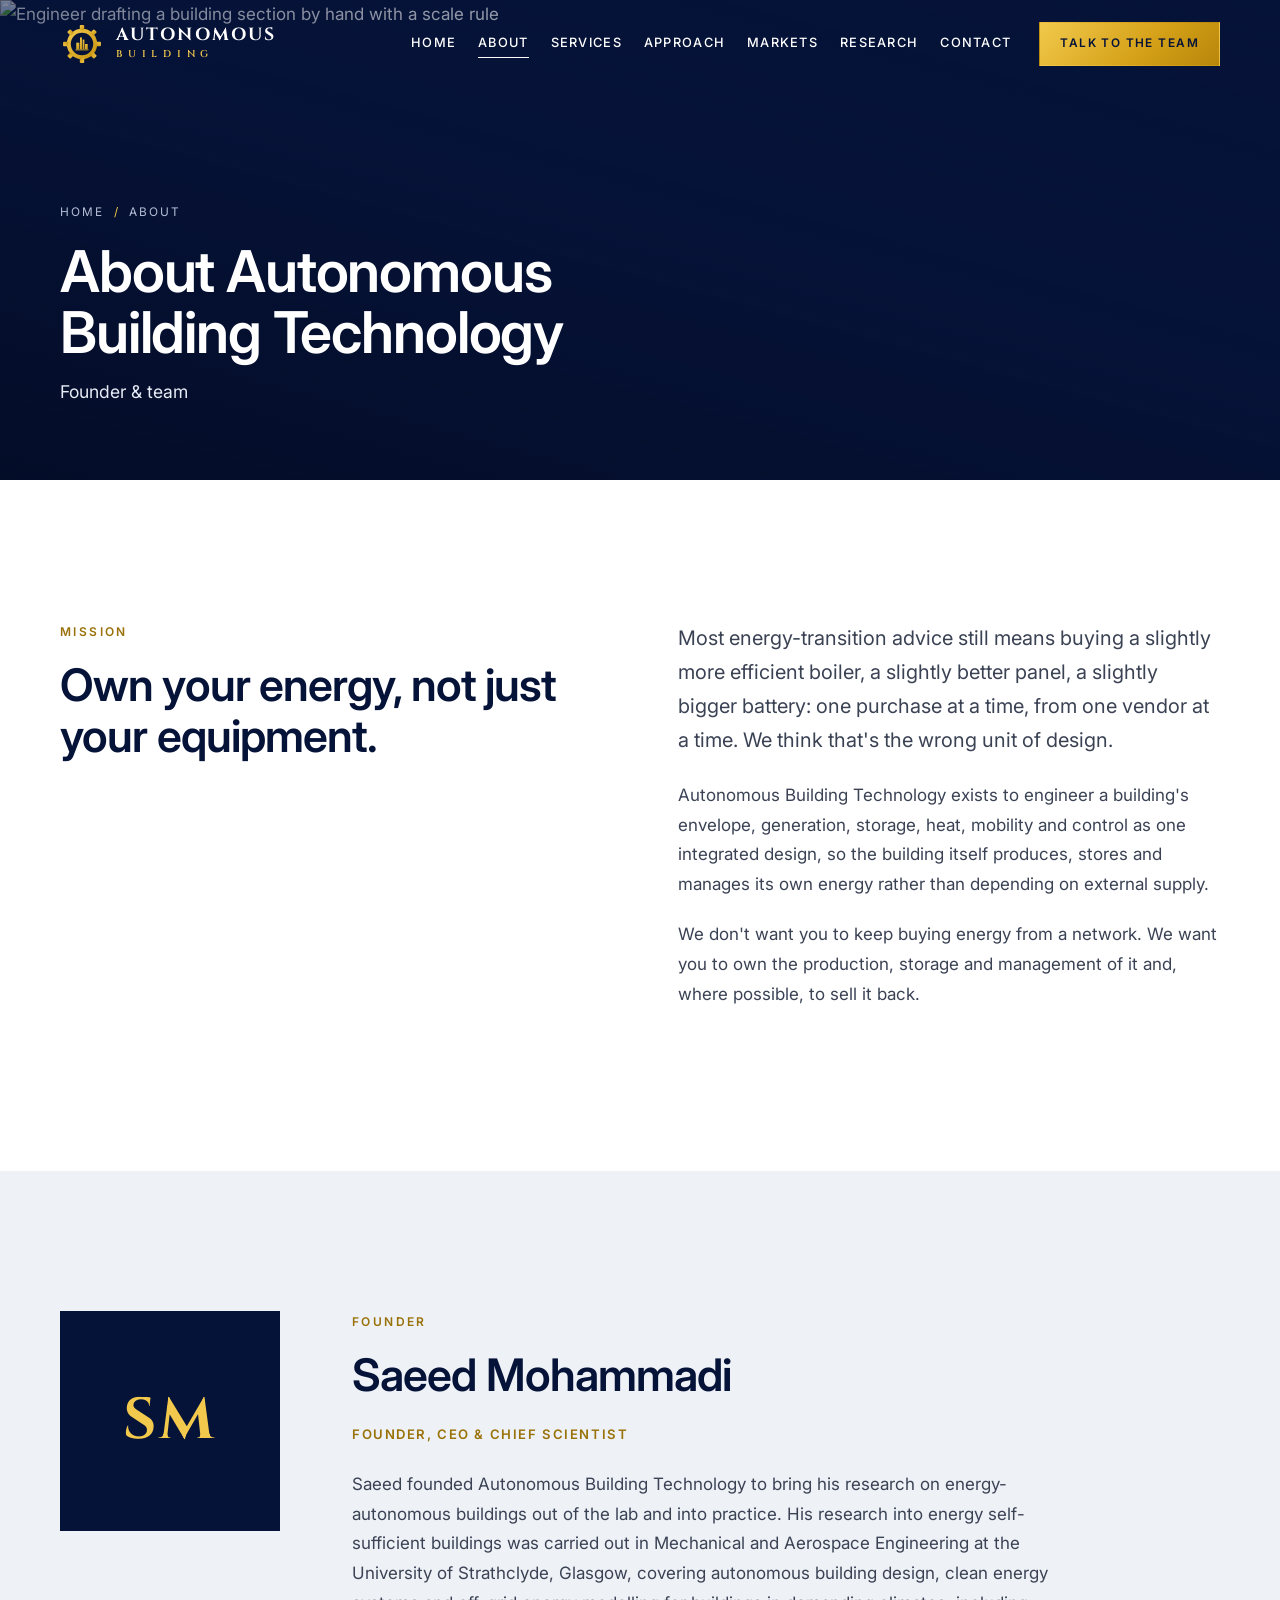
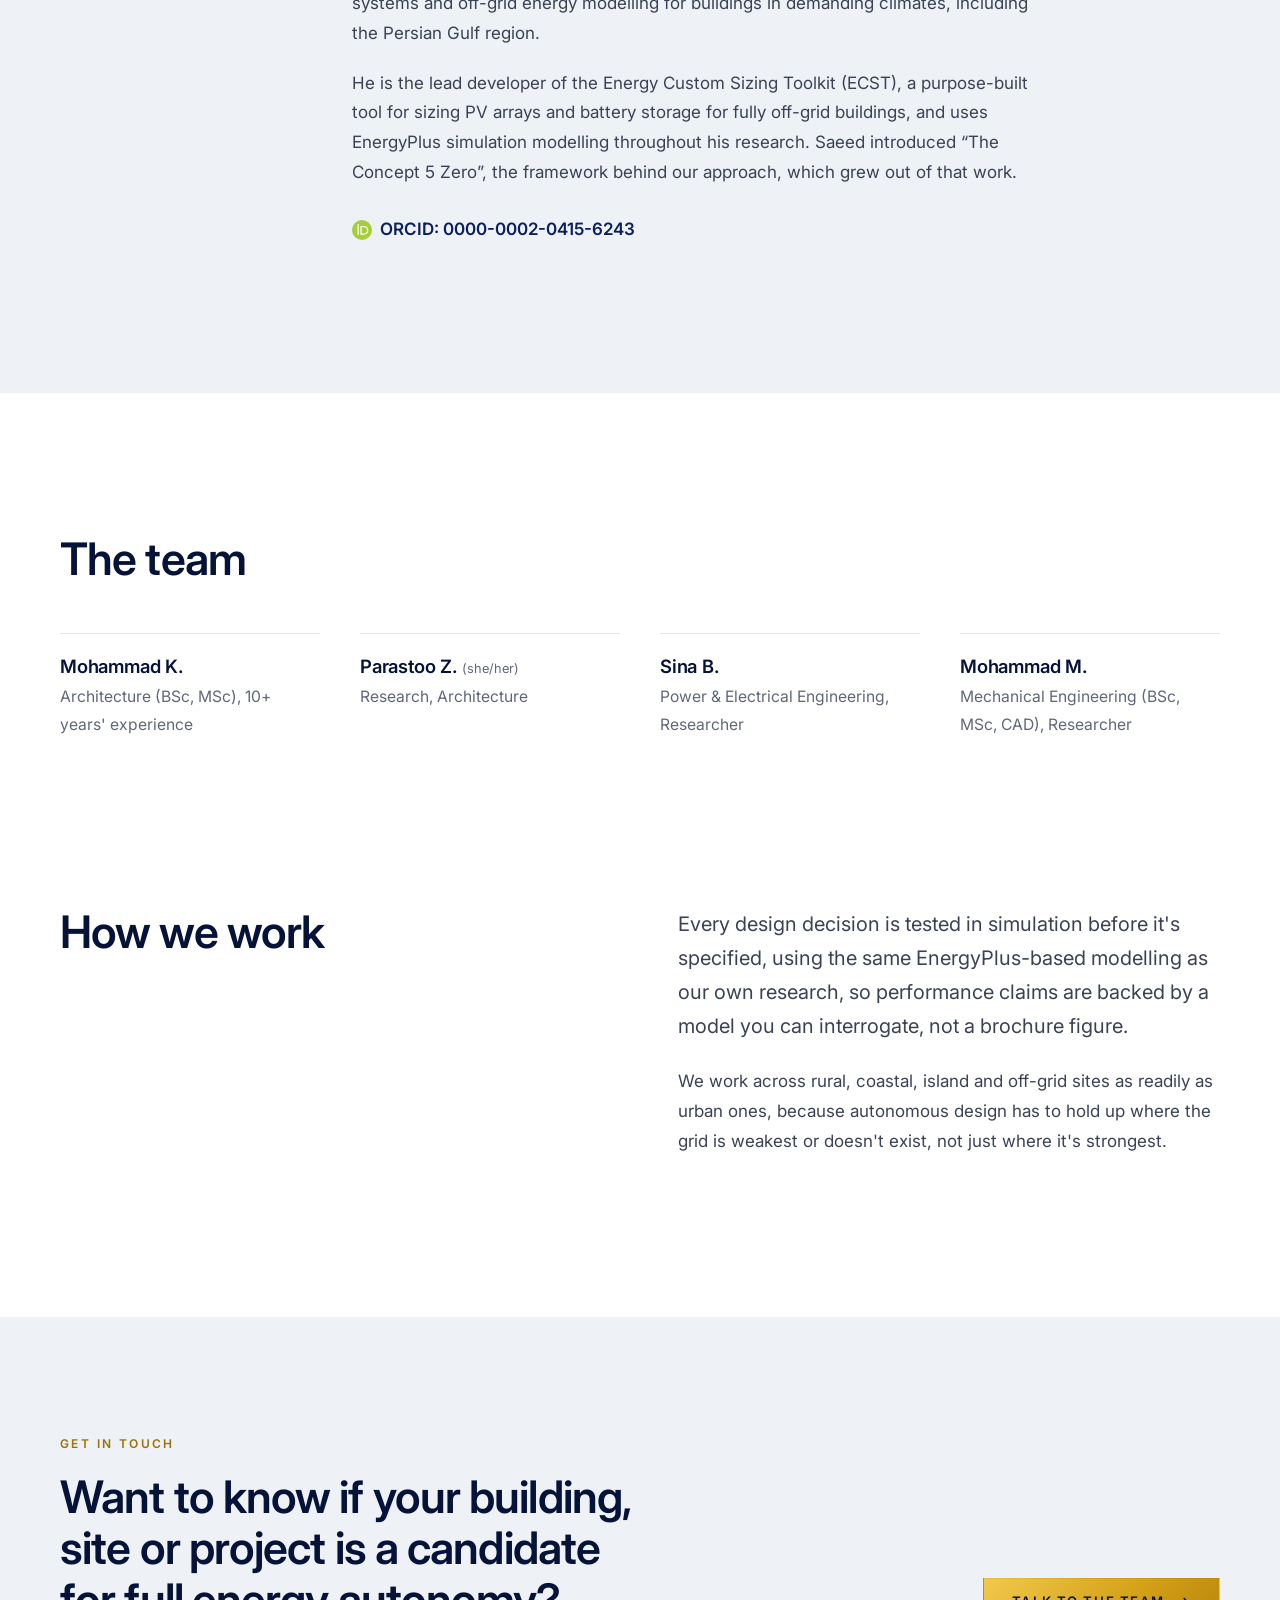
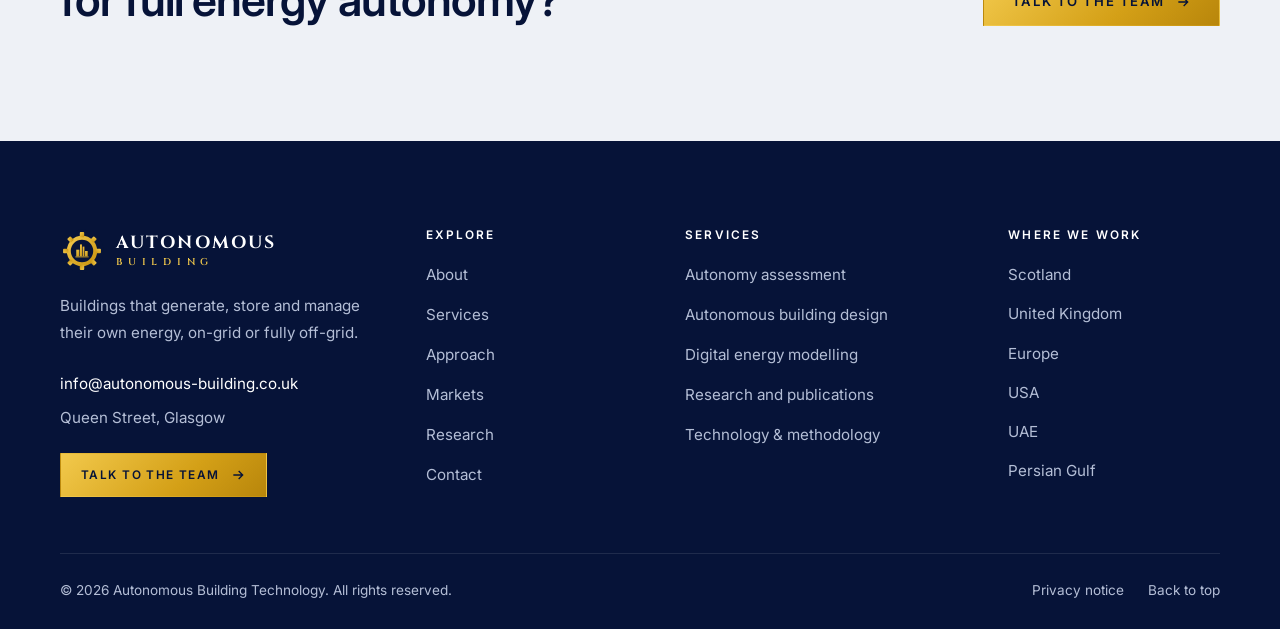
==== about.html @ 11734d79 "Add files via upload" ====
<!DOCTYPE html>
<html lang="en-GB" class="no-js">
<head>
  <meta charset="utf-8">
  <meta name="viewport" content="width=device-width, initial-scale=1">
  <title>About Us: Founder &amp; Team | Autonomous Building Technology</title>
  <meta name="description" content="Meet founder Saeed Mohammadi and the Autonomous Building Technology team, engineering buildings that produce, store and manage their own energy.">
  <!-- Domain confirmed by the user 2026-10-04 (matches info@autonomous-building.co.uk). tools/build.py reads SITE_URL from the canonical link below. -->
  <link rel="canonical" href="https://www.autonomous-building.co.uk/about.html">
  <meta name="theme-color" content="#061338">
  <meta property="og:type" content="website">
  <meta property="og:site_name" content="Autonomous Building Technology">
  <meta property="og:locale" content="en_GB">
  <meta property="og:url" content="https://www.autonomous-building.co.uk/about.html">
  <meta property="og:title" content="About Us: Founder &amp; Team | Autonomous Building Technology">
  <meta property="og:description" content="Meet founder Saeed Mohammadi and the Autonomous Building Technology team, engineering buildings that produce, store and manage their own energy.">
  <meta property="og:image" content="https://images.unsplash.com/photo-1503387762-592deb58ef4e?auto=format&amp;rect=0,976,6000,2400&amp;fit=crop&amp;w=1200&amp;h=630&amp;q=75">
  <meta name="twitter:card" content="summary_large_image">
  <link rel="icon" href="assets/img/cog.svg" type="image/svg+xml">
  <link rel="apple-touch-icon" href="assets/img/apple-touch-icon.png">
  <link rel="preconnect" href="https://fonts.googleapis.com">
  <link rel="preconnect" href="https://fonts.gstatic.com" crossorigin>
  <link rel="preconnect" href="https://images.unsplash.com" crossorigin>
  <link href="https://fonts.googleapis.com/css2?family=Cinzel:wght@600;700&family=Inter:wght@400;500;600&display=swap" rel="stylesheet">
  <link rel="stylesheet" href="assets/css/styles.css">
  <script type="application/ld+json">{"@context": "https://schema.org", "@type": "BreadcrumbList", "itemListElement": [{"@type": "ListItem", "position": 1, "name": "Home", "item": "https://www.autonomous-building.co.uk/"}, {"@type": "ListItem", "position": 2, "name": "About", "item": "https://www.autonomous-building.co.uk/about.html"}]}</script>
</head>
<body>
  <a class="skip-link" href="#main">Skip to content</a>

  <!-- ============ HEADER ============ -->
  <header class="site-header">
    <div class="container">
      <a class="brand" href="index.html" aria-label="Autonomous Building Technology, home">
        <svg class="brand__cog" viewBox="0 0 100 100" aria-hidden="true">
          <defs><linearGradient id="cogGold" x1="0" y1="0" x2="1" y2="1"><stop offset="0" stop-color="#F2C94C"/><stop offset="1" stop-color="#C8930F"/></linearGradient></defs>
          <g class="cog-ring" fill="url(#cogGold)">
            <circle cx="50" cy="50" r="30" fill="none" stroke="url(#cogGold)" stroke-width="9"/>
            <rect x="45" y="7" width="10" height="12" rx="2"/>
            <rect x="45" y="7" width="10" height="12" rx="2" transform="rotate(45 50 50)"/>
            <rect x="45" y="7" width="10" height="12" rx="2" transform="rotate(90 50 50)"/>
            <rect x="45" y="7" width="10" height="12" rx="2" transform="rotate(135 50 50)"/>
            <rect x="45" y="7" width="10" height="12" rx="2" transform="rotate(180 50 50)"/>
            <rect x="45" y="7" width="10" height="12" rx="2" transform="rotate(225 50 50)"/>
            <rect x="45" y="7" width="10" height="12" rx="2" transform="rotate(270 50 50)"/>
            <rect x="45" y="7" width="10" height="12" rx="2" transform="rotate(315 50 50)"/>
          </g>
          <g fill="url(#cogGold)">
            <rect x="37" y="47" width="7" height="15"/><rect x="45.5" y="35" width="4.5" height="27"/><rect x="51.5" y="40" width="4" height="22"/><rect x="57" y="50" width="6" height="12"/><rect x="35" y="62.5" width="30" height="2"/>
          </g>
        </svg>
        <span class="brand__text"><span class="brand__name">AUTONOMOUS</span><span class="brand__sub">BUILDING</span></span>
      </a>
      <button class="nav-toggle" aria-expanded="false" aria-controls="site-nav" aria-label="Open menu"><span class="nav-toggle__bars"></span></button>
      <nav class="nav" id="site-nav" aria-label="Main">
        <ul class="nav__list">
          <li><a class="nav__link" href="index.html">Home</a></li>
          <li><a class="nav__link" href="about.html" aria-current="page">About</a></li>
          <li><a class="nav__link" href="services.html">Services</a></li>
          <li><a class="nav__link" href="approach.html">Approach</a></li>
          <li><a class="nav__link" href="markets.html">Markets</a></li>
          <li><a class="nav__link" href="research.html">Research</a></li>
          <li><a class="nav__link" href="contact.html">Contact</a></li>
        </ul>
        <a class="btn btn--gold btn--sm" href="contact.html">Talk to the team</a>
      </nav>
    </div>
  </header>

  <main id="main">
    <!-- TODO: owner to confirm wording: em dashes rewritten as plain punctuation (2026-10-01) -->
    <section class="page-banner" aria-labelledby="page-title">
      <img class="page-banner__img" src="https://images.unsplash.com/photo-1503387762-592deb58ef4e?auto=format&rect=0,976,6000,2400&fit=crop&w=1600&q=70"
           srcset="https://images.unsplash.com/photo-1503387762-592deb58ef4e?auto=format&rect=0,976,6000,2400&fit=crop&w=640&q=70 640w, https://images.unsplash.com/photo-1503387762-592deb58ef4e?auto=format&rect=0,976,6000,2400&fit=crop&w=1024&q=70 1024w, https://images.unsplash.com/photo-1503387762-592deb58ef4e?auto=format&rect=0,976,6000,2400&fit=crop&w=1600&q=70 1600w, https://images.unsplash.com/photo-1503387762-592deb58ef4e?auto=format&rect=0,976,6000,2400&fit=crop&w=2000&q=70 2000w"
           sizes="100vw" width="2000" height="800" fetchpriority="high" alt="Engineer drafting a building section by hand with a scale rule">
      <div class="container">
        <nav aria-label="Breadcrumb"><ol class="breadcrumb"><li><a href="index.html">Home</a></li><li aria-current="page">About</li></ol></nav>
        <h1 id="page-title">About Autonomous Building Technology</h1>
        <p>Founder &amp; team</p>
      </div>
    </section>

    <!-- Mission -->
    <section class="section" aria-labelledby="mission-title">
      <div class="container split">
        <div class="reveal">
          <span class="label">Mission</span>
          <h2 id="mission-title">Own your energy, not just your equipment.</h2>
        </div>
        <div class="reveal">
          <p class="lead">Most energy-transition advice still means buying a slightly more efficient boiler, a slightly better panel, a slightly bigger battery: one purchase at a time, from one vendor at a time. We think that's the wrong unit of design.</p>
          <p>Autonomous Building Technology exists to engineer a building's envelope, generation, storage, heat, mobility and control as one integrated design, so the building itself produces, stores and manages its own energy rather than depending on external supply.</p>
          <p>We don't want you to keep buying energy from a network. We want you to own the production, storage and management of it and, where possible, to sell it back.</p>
        </div>
      </div>
    </section>

    <!-- Founder -->
    <!-- TODO: owner to confirm the lightly edited bio wording; add a portrait if one is supplied -->
    <section class="section section--alt" aria-labelledby="founder-title">
      <div class="container founder">
        <div class="monogram reveal" aria-hidden="true">SM</div>
        <div class="reveal measure">
          <span class="label">Founder</span>
          <h2 id="founder-title">Saeed Mohammadi</h2>
          <p class="founder__role">Founder, CEO &amp; Chief Scientist</p>
          <p>Saeed founded Autonomous Building Technology to bring his research on energy-autonomous buildings out of the lab and into practice. His research into energy self-sufficient buildings was carried out in Mechanical and Aerospace Engineering at the University of Strathclyde, Glasgow, covering autonomous building design, clean energy systems and off-grid energy modelling for buildings in demanding climates, including the Persian Gulf region.</p>
          <p>He is the lead developer of the Energy Custom Sizing Toolkit (ECST), a purpose-built tool for sizing PV arrays and battery storage for fully off-grid buildings, and uses EnergyPlus simulation modelling throughout his research. Saeed introduced “The Concept 5 Zero”, the framework behind our approach, which grew out of that work.</p>
          <a class="orcid" href="https://orcid.org/0000-0002-0415-6243" rel="noopener" target="_blank">
            <svg viewBox="0 0 24 24" aria-hidden="true"><circle cx="12" cy="12" r="12" fill="#A6CE39"/><path fill="#fff" d="M8.1 17.6H6.6V7.1h1.5zM7.35 4.9a.98.98 0 110 1.96.98.98 0 010-1.96zM10.1 7.1h4c3.8 0 5.5 2.7 5.5 5.25 0 2.77-2.17 5.25-5.48 5.25H10.1zm1.5 9.14h2.4c3.4 0 4.18-2.58 4.18-3.89 0-2.13-1.36-3.89-4.26-3.89H11.6z"/></svg>
            ORCID: 0000-0002-0415-6243
          </a>
        </div>
      </div>
    </section>

    <!-- Team -->
    <section class="section" aria-labelledby="team-title">
      <div class="container">
        <h2 id="team-title" class="reveal">The team</h2>
        <ul class="team-list reveal">
          <li><h3>Mohammad K.</h3><p>Architecture (BSc, MSc), 10+ years' experience</p></li>
          <li><h3>Parastoo Z. <small>(she/her)</small></h3><p>Research, Architecture</p></li>
          <li><h3>Sina B.</h3><p>Power &amp; Electrical Engineering, Researcher</p></li>
          <li><h3>Mohammad M.</h3><p>Mechanical Engineering (BSc, MSc, CAD), Researcher</p></li>
        </ul>
      </div>
    </section>

    <!-- How we work -->
    <section class="section section--tight" aria-labelledby="how-title">
      <div class="container split">
        <h2 id="how-title" class="reveal">How we work</h2>
        <div class="reveal">
          <p class="lead">Every design decision is tested in simulation before it's specified, using the same EnergyPlus-based modelling as our own research, so performance claims are backed by a model you can interrogate, not a brochure figure.</p>
          <p>We work across rural, coastal, island and off-grid sites as readily as urban ones, because autonomous design has to hold up where the grid is weakest or doesn't exist, not just where it's strongest.</p>
        </div>
      </div>
    </section>

    <section class="cta" aria-labelledby="cta-title">
      <div class="container">
        <div class="reveal">
          <span class="label">Get in touch</span>
          <h2 id="cta-title">Want to know if your building, site or project is a candidate for full energy autonomy?</h2>
        </div>
        <a class="btn btn--gold reveal" href="contact.html">Talk to the team
          <svg viewBox="0 0 24 24" fill="none" stroke="currentColor" stroke-width="2" aria-hidden="true"><path d="M5 12h14M13 6l6 6-6 6"/></svg></a>
      </div>
    </section>

    <script type="application/ld+json">
    {
      "@context": "https://schema.org",
      "@type": "Person",
      "name": "Saeed Mohammadi",
      "jobTitle": "Founder, CEO & Chief Scientist",
      "worksFor": { "@type": "Organization", "name": "Autonomous Building Technology" },
      "knowsAbout": ["Energy-autonomous buildings", "Off-grid energy modelling", "EnergyPlus", "PV and battery storage sizing"],
      "sameAs": "https://orcid.org/0000-0002-0415-6243"
    }
    </script>
  </main>

  <!-- ============ FOOTER ============ -->
  <footer class="site-footer">
    <div class="container">
      <div class="footer-grid">
        <div class="footer-about">
          <a class="brand" href="index.html" aria-label="Autonomous Building Technology, home">
            <img class="brand__cog" src="assets/img/cog.svg" alt="" width="44" height="44">
            <span class="brand__text"><span class="brand__name">AUTONOMOUS</span><span class="brand__sub">BUILDING</span></span>
          </a>
          <p>Buildings that generate, store and manage their own energy, <span class="nw">on-grid</span> or fully <span class="nw">off-grid</span>.</p>
          <!-- TODO: add the full postcode once confirmed (the brief gives "G1 3B", which is incomplete) -->
          <address class="footer-contact">
            <a href="mailto:info@autonomous-building.co.uk">info@autonomous-building.co.uk</a>
            <span>Queen Street, Glasgow</span>
          </address>
          <a class="btn btn--gold btn--sm" href="contact.html">Talk to the team
            <svg viewBox="0 0 24 24" fill="none" stroke="currentColor" stroke-width="2" aria-hidden="true"><path d="M5 12h14M13 6l6 6-6 6"/></svg></a>
        </div>
        <nav aria-label="Footer">
          <h2>Explore</h2>
          <ul>
            <li><a href="about.html">About</a></li>
            <li><a href="services.html">Services</a></li>
            <li><a href="approach.html">Approach</a></li>
            <li><a href="markets.html">Markets</a></li>
            <li><a href="research.html">Research</a></li>
            <li><a href="contact.html">Contact</a></li>
          </ul>
        </nav>
        <div>
          <h2>Services</h2>
          <ul>
            <li><a href="services.html#assessment">Autonomy assessment</a></li>
            <li><a href="services.html#design">Autonomous building design</a></li>
            <li><a href="services.html#modelling">Digital energy modelling</a></li>
            <li><a href="services.html#research">Research and publications</a></li>
            <li><a href="services.html#methodology">Technology &amp; methodology</a></li>
          </ul>
        </div>
        <div>
          <h2>Where we work</h2>
          <ul class="footer-plain">
            <li>Scotland</li>
            <li>United Kingdom</li>
            <li>Europe</li>
            <li>USA</li>
            <li>UAE</li>
            <li>Persian Gulf</li>
          </ul>
        </div>
      </div>
    </div>
    <div class="container footer-bottom">
      <span>© <span data-year>2026</span> Autonomous Building Technology. All rights reserved.</span>
      <span class="footer-bottom__links"><a href="privacy.html">Privacy notice</a><a href="#main">Back to top</a></span>
    </div>
  </footer>

  <script src="assets/js/main.js" defer></script>
</body>
</html>
---- assets/css/styles.css ----
/* ==========================================================================
   Autonomous Building Technology: site styles
   Calm, light, photography-led. Navy for text + footer; gold as a sparing accent.
   Mobile-first: base styles target phones; breakpoints at 480 / 768 / 1024 / 1200.
   ========================================================================== */

:root {
  --navy: #0A1F5C;
  --navy-deep: #061338;
  --gold: #D4A017;
  --gold-light: #F2C94C;
  --gold-dark: #9A720A;
  --gold-grad: linear-gradient(135deg, #F2C94C 0%, #D4A017 60%, #B8860B 100%);
  --bg: #FFFFFF;
  --bg-alt: #EEF1F6; /* cool grey-blue: visible against white, pairs with the navy */
  --text: #3A4254;
  --muted: #5F6779;
  --line: #E4E7EC;
  --on-dark: #E8ECF6;
  --on-dark-muted: #B4BED6;

  --font: "Inter", system-ui, -apple-system, "Segoe UI", Roboto, sans-serif;
  --font-brand: "Cinzel", Georgia, serif;

  --container: 1240px;
  --gutter: 20px;
  --section: clamp(72px, 11vw, 150px);
  --header-h: 76px;
  --ease: cubic-bezier(.2, .7, .2, 1);
}
@media (min-width: 768px) { :root { --gutter: 40px; } }
@media (min-width: 1200px) { :root { --header-h: 88px; } }

/* ---------- Base ---------- */
*, *::before, *::after { box-sizing: border-box; }
html { scroll-behavior: smooth; -webkit-text-size-adjust: 100%; }
body { margin: 0; font-family: var(--font); font-size: 1.0625rem; line-height: 1.75; color: var(--text); background: var(--bg); -webkit-font-smoothing: antialiased; overflow-x: hidden; }
img { max-width: 100%; height: auto; display: block; }
a { color: var(--navy); text-decoration: none; transition: color .2s; }
a:hover { color: var(--gold-dark); }
h1, h2, h3 { font-family: var(--font); color: var(--navy-deep); font-weight: 600; letter-spacing: -0.02em; line-height: 1.15; margin: 0 0 .6em; overflow-wrap: break-word; hyphens: auto; }
h1 { font-size: clamp(2.2rem, 6vw, 4.4rem); line-height: 1.06; }
h2 { font-size: clamp(1.75rem, 3.6vw, 2.8rem); }
h3 { font-size: 1.25rem; letter-spacing: -0.01em; }
p { margin: 0 0 1.2em; }
:focus-visible { outline: 2px solid var(--gold); outline-offset: 3px; }
.nw { white-space: nowrap; }
.sr-only { position: absolute; width: 1px; height: 1px; padding: 0; margin: -1px; overflow: hidden; clip: rect(0 0 0 0); white-space: nowrap; border: 0; }
.skip-link { position: absolute; left: -999px; top: 8px; z-index: 1000; background: var(--gold); color: var(--navy-deep); padding: 10px 16px; font-weight: 600; }
.skip-link:focus { left: 8px; }

.container { width: 100%; max-width: var(--container); margin: 0 auto; padding: 0 var(--gutter); }
.section { padding: var(--section) 0; }
.section--alt { background: var(--bg-alt); }
.section--tight { padding-top: 0; }
/* Navy band: at most one per page, for the section that should anchor it (home: 5 Zero) */
.section--dark { background: var(--navy-deep); color: var(--on-dark-muted); }
.section--dark h2, .section--dark h3 { color: #fff; }
.section--dark .label { color: var(--gold-light); }
.section--dark .text-link { color: #fff; border-bottom-color: rgba(255,255,255,.25); }
.section--dark .text-link:hover { color: #fff; border-color: var(--gold-light); }

.label { display: block; font-size: .75rem; font-weight: 600; letter-spacing: .2em; text-transform: uppercase; color: var(--gold-dark); margin-bottom: 18px; }
.lead { font-size: clamp(1.1rem, 1.6vw, 1.25rem); line-height: 1.7; color: var(--text); }
.measure { max-width: 64ch; }

/* ---------- Buttons & links ---------- */
.btn {
  display: inline-flex; align-items: center; justify-content: center; gap: 10px;
  min-height: 48px; padding: 14px 28px; border: 1px solid transparent; border-radius: 0;
  font: 600 .82rem/1.2 var(--font); letter-spacing: .12em; text-transform: uppercase; text-align: center;
  cursor: pointer; transition: background .25s, color .25s, border-color .25s;
}
.btn svg { width: 16px; height: 16px; flex: none; transition: transform .25s var(--ease); }
.btn:hover svg { transform: translateX(4px); }
.btn--gold { background: var(--gold-grad); color: var(--navy-deep); }
.btn--gold:hover { color: var(--navy-deep); background: var(--gold-light); }
.btn--line { border-color: var(--navy); color: var(--navy); }
.btn--line:hover { background: var(--navy); color: #fff; }
.btn--sm { min-height: 44px; padding: 10px 20px; font-size: .74rem; }
.btn--block { width: 100%; }
@media (min-width: 480px) { .btn--block { width: auto; } }

.text-link { display: inline-flex; align-items: center; gap: 10px; min-height: 44px; font-size: .82rem; font-weight: 600; letter-spacing: .12em; text-transform: uppercase; color: var(--navy); border-bottom: 1px solid var(--line); transition: border-color .25s, color .25s; }
.text-link svg { width: 15px; height: 15px; flex: none; transition: transform .25s var(--ease); }
.text-link:hover { color: var(--navy); border-color: var(--gold); }
.text-link:hover svg { transform: translateX(4px); }

/* ---------- Header ---------- */
.site-header { position: fixed; inset: 0 0 auto 0; z-index: 100; height: var(--header-h); display: flex; align-items: center; transition: background .35s, border-color .35s; border-bottom: 1px solid transparent; }
.site-header .container { display: flex; align-items: center; justify-content: space-between; gap: 24px; }
.site-header.is-scrolled { background: #fff; border-bottom-color: var(--line); }

.brand { display: flex; align-items: center; gap: 12px; color: #fff; min-height: 44px; }
.brand:hover { color: inherit; }
.brand__cog { width: 38px; height: 38px; flex: none; }
.brand__cog .cog-ring { transform-origin: 50px 50px; animation: spin 14s linear infinite; }
.brand:hover .cog-ring { animation-duration: 4s; }
@keyframes spin { to { transform: rotate(360deg); } }
.brand__text { display: flex; flex-direction: column; line-height: 1; }
.brand__name { font-family: var(--font-brand); font-weight: 700; font-size: .95rem; letter-spacing: .12em; color: #fff; transition: color .35s; }
.brand__sub { font-family: var(--font-brand); font-weight: 600; font-size: .55rem; letter-spacing: .58em; color: var(--gold-light); margin-top: 6px; transition: color .35s; }
.is-scrolled .brand__name { color: var(--navy-deep); }
.is-scrolled .brand__sub { color: var(--gold-dark); }
@media (min-width: 1200px) {
  .brand__cog { width: 44px; height: 44px; }
  .brand__name { font-size: 1.1rem; }
  .brand__sub { font-size: .62rem; }
}

.nav-toggle { display: flex; align-items: center; justify-content: center; width: 48px; height: 48px; margin-right: -12px; background: none; border: 0; cursor: pointer; color: #fff; }
.is-scrolled .nav-toggle, .is-open .nav-toggle { color: var(--navy-deep); }
.nav-toggle__bars { display: block; width: 24px; height: 2px; background: currentColor; position: relative; }
.nav-toggle__bars::before, .nav-toggle__bars::after { content: ""; position: absolute; left: 0; width: 24px; height: 2px; background: currentColor; transition: transform .3s var(--ease), top .3s; }
.nav-toggle__bars::before { top: -7px; }
.nav-toggle__bars::after { top: 7px; }
.is-open .nav-toggle__bars { background: transparent; }
.is-open .nav-toggle__bars::before { top: 0; transform: rotate(45deg); }
.is-open .nav-toggle__bars::after { top: 0; transform: rotate(-45deg); }

/* Mobile menu (default) */
.site-header.is-open { background: #fff; border-bottom-color: var(--line); }
.is-open .brand__name { color: var(--navy-deep); }
.is-open .brand__sub { color: var(--gold-dark); }
.nav {
  position: fixed; top: var(--header-h); left: 0; right: 0; bottom: 0; background: #fff;
  display: flex; flex-direction: column; padding: 16px var(--gutter) 40px; overflow-y: auto;
  opacity: 0; visibility: hidden; transition: opacity .3s, visibility .3s;
}
.is-open .nav { opacity: 1; visibility: visible; }
.nav__list { list-style: none; margin: 0; padding: 0; }
.nav__link { display: flex; align-items: center; min-height: 64px; font-size: 1.4rem; font-weight: 500; letter-spacing: -0.01em; color: var(--navy-deep); border-bottom: 1px solid var(--line); }
.nav__link[aria-current="page"] { color: var(--gold-dark); }
.nav .btn { margin-top: 32px; }
body.nav-open { overflow: hidden; }

/* Desktop nav */
@media (min-width: 1200px) {
  .nav-toggle { display: none; }
  .nav { position: static; flex-direction: row; align-items: center; gap: 28px; padding: 0; background: none; overflow: visible; opacity: 1; visibility: visible; }
  .nav__list { display: flex; gap: 22px; }
  .nav__link { position: relative; min-height: 44px; font-size: .8rem; letter-spacing: .1em; text-transform: uppercase; color: #fff; border: 0; }
  .nav__link::after { content: ""; position: absolute; left: 0; bottom: 8px; width: 100%; height: 1px; background: currentColor; transform: scaleX(0); transform-origin: left; transition: transform .3s var(--ease); }
  .nav__link:hover { color: #fff; }
  .nav__link:hover::after, .nav__link[aria-current="page"]::after { transform: scaleX(1); }
  .nav__link[aria-current="page"] { color: #fff; }
  .is-scrolled .nav__link { color: var(--navy-deep); }
  .is-scrolled .nav__link[aria-current="page"] { color: var(--gold-dark); }
  .nav .btn { margin-top: 0; }
}

/* ---------- Hero (home) ---------- */
.hero { position: relative; min-height: max(720px, 100vh); min-height: max(720px, 100svh); display: flex; align-items: flex-end; color: #fff; background: var(--navy-deep); overflow: hidden; }
/* Slow crossfade (Rybka-style, calmer pace). Text stays fixed; only the photo changes. */
.hero__slides { position: absolute; inset: 0; overflow: hidden; }
.hero__img { position: absolute; inset: 0; width: 100%; height: 100%; object-fit: cover; opacity: 0; transition: opacity 1.6s ease; }
.hero__img.is-active { opacity: 1; }
.hero__img.is-active, .hero__img.is-leaving { animation: heroZoom 9s ease-out forwards; }
@keyframes heroZoom { from { transform: scale(1.08); } to { transform: scale(1); } }

.hero__controls { display: flex; align-items: center; gap: 16px; max-width: 320px; margin-top: clamp(36px, 6vw, 56px); }
.hero__controls[hidden] { display: none; }
.hero__bars { flex: 1; display: flex; gap: 6px; }
.hero__bars span { flex: 1; height: 2px; background: rgba(255,255,255,.28); position: relative; overflow: hidden; }
.hero__pause { flex: none; display: grid; place-items: center; width: 44px; height: 44px; padding: 0; background: none; border: 1px solid rgba(255,255,255,.35); color: #fff; cursor: pointer; transition: border-color .25s; }
.hero__pause:hover { border-color: var(--gold-light); }
.hero__pause span { width: 10px; height: 12px; border-left: 3px solid currentColor; border-right: 3px solid currentColor; }
.is-paused .hero__pause span { width: 0; height: 0; border-right: 0; border-left: 10px solid currentColor; border-top: 6px solid transparent; border-bottom: 6px solid transparent; margin-left: 3px; }

/* Shared progress fill for rotating content (hero bars, region tabs). Its animationend drives the rotation. */
.hero__bars span::after, .spotlight__bar::after { content: ""; position: absolute; inset: 0; background: var(--gold); transform: scaleX(0); transform-origin: left; }
.is-running::after { animation: barFill var(--interval, 7000ms) linear forwards; }
.is-held .is-running::after, .is-paused .is-running::after, .is-away .is-running::after { animation-play-state: paused; }
@keyframes barFill { to { transform: scaleX(1); } }
.hero::before { content: ""; position: absolute; inset: 0; z-index: 1; background: linear-gradient(15deg, rgba(4,12,38,.9) 0%, rgba(6,19,56,.6) 50%, rgba(6,19,56,.2) 100%); }
.hero::after { content: ""; position: absolute; left: 0; right: 0; top: 0; height: 180px; z-index: 1; background: linear-gradient(rgba(4,12,38,.5), transparent); }
.hero__inner { position: relative; z-index: 2; padding-top: calc(var(--header-h) + 56px); padding-bottom: clamp(48px, 8vw, 96px); }
.hero h1 { color: #fff; font-size: clamp(2rem, 7vw, 4.2rem); max-width: 20ch; text-wrap: balance; margin-bottom: 24px; }
.hero__lead { font-size: clamp(1.02rem, 1.5vw, 1.2rem); color: var(--on-dark); max-width: 640px; margin-bottom: 28px; }
.hero__proof { font-size: .8rem; font-weight: 500; letter-spacing: .06em; color: var(--gold-light); max-width: 640px; margin: 0 0 36px; }

.hero-in { opacity: 0; transform: translateY(16px); transition: opacity .9s var(--ease) var(--d, 0s), transform .9s var(--ease) var(--d, 0s); }
.is-loaded .hero-in, .no-js .hero-in { opacity: 1; transform: none; }

/* ---------- Page banner (inner pages) ---------- */
.page-banner { position: relative; min-height: 420px; display: flex; align-items: flex-end; color: #fff; background: var(--navy-deep); overflow: hidden; }
.page-banner__img { position: absolute; inset: 0; width: 100%; height: 100%; object-fit: cover; animation: heroZoom 24s ease-out forwards; }
html:not(.no-js) .page-banner .container > * { opacity: 0; transform: translateY(16px); transition: opacity .9s var(--ease), transform .9s var(--ease); }
html:not(.no-js) .page-banner .container > :nth-child(2) { transition-delay: .15s; }
html:not(.no-js) .page-banner .container > :nth-child(3) { transition-delay: .3s; }
html.is-loaded .page-banner .container > * { opacity: 1; transform: none; }
.page-banner::before { content: ""; position: absolute; inset: 0; z-index: 1; background: linear-gradient(15deg, rgba(4,12,38,.9) 0%, rgba(6,19,56,.55) 55%, rgba(6,19,56,.25) 100%); }
.page-banner .container { position: relative; z-index: 2; padding-top: calc(var(--header-h) + 56px); padding-bottom: clamp(40px, 6vw, 72px); }
.page-banner h1 { color: #fff; font-size: clamp(2rem, 5vw, 3.6rem); max-width: 22ch; text-wrap: balance; margin-bottom: 14px; }
.page-banner p { color: var(--on-dark); font-size: 1.1rem; max-width: 620px; margin: 0; }
@media (min-width: 768px) { .page-banner { min-height: 480px; } }
.page-banner--plain, .page-banner--plain.page-banner { min-height: 340px; } /* text-only banner (privacy) */
.prose { max-width: 70ch; }
.prose h2 { font-size: clamp(1.3rem, 2.2vw, 1.6rem); margin: 44px 0 12px; }
.prose h2:first-child { margin-top: 0; }
.prose__updated { margin-top: 44px; font-size: .9rem; color: var(--muted); }
.breadcrumb { display: flex; flex-wrap: wrap; gap: 10px; list-style: none; padding: 0; margin: 0 0 18px; font-size: .74rem; letter-spacing: .16em; text-transform: uppercase; color: var(--on-dark-muted); }
.breadcrumb a { color: var(--on-dark-muted); }
.breadcrumb a:hover { color: #fff; }
.breadcrumb li + li::before { content: "/"; margin-right: 10px; color: var(--gold-light); }

/* ---------- Layout ---------- */
.split { display: grid; gap: clamp(32px, 6vw, 96px); align-items: start; }
@media (min-width: 1024px) { .split { grid-template-columns: 1fr 1fr; } }
.split > * { min-width: 0; }
.statement { font-size: clamp(1.6rem, 3.2vw, 2.6rem); line-height: 1.2; margin: 0; }
.photo-band img { width: 100%; aspect-ratio: 16 / 9; object-fit: cover; background: var(--bg-alt); }
@media (min-width: 1024px) { .photo-band img { aspect-ratio: 21 / 9; } }

/* ---------- System: six parts, one outcome ---------- */
/* Six designed parts in a hairline grid feed one navy "Autonomy" tile. All seven are one <ol>,
   so the .js-stagger cascade brings Autonomy in last; its connector then draws in. */
.system { list-style: none; padding: 0; margin: clamp(40px, 6vw, 72px) 0 0; display: grid; gap: 1px; grid-template-columns: 1fr; }
.system__part { display: grid; grid-template-columns: 40px minmax(0, 1fr); column-gap: 16px; align-content: start; padding: 22px 20px; background: #fff; box-shadow: 0 0 0 1px var(--line); }
.system__icon { grid-row: 1 / span 3; width: 28px; height: 28px; fill: none; stroke: var(--navy); stroke-width: 1.5; stroke-linecap: round; stroke-linejoin: round; transition: stroke .3s; }
.system__num { font-size: .72rem; font-weight: 600; letter-spacing: .12em; color: var(--gold-dark); }
.system__part h3 { font-size: 1.12rem; margin: 2px 0 6px; }
.system__part p { margin: 0; font-size: .94rem; line-height: 1.6; color: var(--muted); }
@media (min-width: 480px) {
  .system { grid-template-columns: repeat(2, 1fr); }
  .system__part { grid-template-columns: 1fr; padding: 28px 24px 30px; }
  .system__icon { grid-row: auto; margin-bottom: 20px; }
}
@media (min-width: 768px) { .system { grid-template-columns: repeat(3, 1fr); } }

.system__result { position: relative; grid-column: 1 / -1; margin-top: 48px; padding: clamp(28px, 4vw, 44px); background: var(--navy-deep); color: var(--on-dark); }
.system__label { display: flex; align-items: center; gap: 10px; font-size: .72rem; font-weight: 600; letter-spacing: .18em; text-transform: uppercase; color: var(--gold-light); }
.system__label::before { content: ""; flex: none; width: 8px; height: 8px; border-radius: 50%; background: var(--gold); }
.system__result h3 { margin: 18px 0 0; font-size: clamp(2rem, 4vw, 2.8rem); letter-spacing: -0.03em; color: #fff; hyphens: manual; overflow-wrap: normal; } /* never split the one word that matters */
.system__result h3::after { content: ""; display: block; width: 56px; height: 3px; margin: 20px 0; background: var(--gold); }
.system__result p { margin: 0; max-width: 32ch; }
/* Connector, narrow layouts: a short gold line with an arrowhead dropping into the tile */
.system__result::before { content: ""; position: absolute; left: 50%; top: -48px; width: 1px; height: 42px; background: var(--gold-dark); }
.system__result::after { content: ""; position: absolute; left: calc(50% - 5px); top: -8px; border: 5px solid transparent; border-top: 6px solid var(--gold-dark); border-bottom: 0; }
@media (min-width: 1024px) {
  .system { grid-template-columns: repeat(3, 1fr) 64px minmax(0, 1.35fr); }
  .system__part:nth-child(-n+3) { grid-row: 1; }
  .system__part:nth-child(n+4) { grid-row: 2; }
  .system__part:nth-child(3n+1) { grid-column: 1; }
  .system__part:nth-child(3n+2) { grid-column: 2; }
  .system__part:nth-child(3n) { grid-column: 3; }
  .system__result { grid-column: 5; grid-row: 1 / span 2; margin-top: 0; display: flex; flex-direction: column; justify-content: center; }
  .system__result h3 { font-size: clamp(1.9rem, 2.5vw, 2.4rem); }
  /* Connector, wide layout: a bracket joining the two rows, then a stub into the tile */
  .system__result::before { left: -64px; top: 25%; bottom: 25%; width: 32px; height: auto; background: none; border: 1px solid var(--gold-dark); border-left: 0; }
  .system__result::after { left: -32px; top: 50%; width: 32px; height: 1px; border: 0; background: var(--gold-dark); }
}
@media (hover: hover) {
  .system__part:hover { background: var(--bg-alt); }
  .system__part:hover .system__icon { stroke: var(--gold-dark); }
}
.chain-note { margin-top: clamp(32px, 4vw, 48px); max-width: 64ch; color: var(--muted); }

/* Motion: connector and gold rule draw once the parts are in; the outcome dot breathes */
.system.js-stagger .system__result::before, .system.js-stagger .system__result::after { transform: scaleY(0); transform-origin: top; transition: transform .5s var(--ease) .75s; }
.system.js-stagger .system__result h3::after { transform: scaleX(0); transform-origin: left; transition: transform .8s var(--ease) 1.05s; }
@media (min-width: 1024px) {
  .system.js-stagger .system__result::before, .system.js-stagger .system__result::after { transform: scaleX(0); transform-origin: left; }
}
.system.js-stagger.is-visible .system__result::before, .system.js-stagger.is-visible .system__result::after, .system.js-stagger.is-visible .system__result h3::after { transform: none; }
.system.is-visible .system__label::before { animation: breathe 3s ease-in-out 1.8s infinite; }
@keyframes breathe { 0% { box-shadow: 0 0 0 0 rgba(212,160,23,.45); } 70%, 100% { box-shadow: 0 0 0 10px rgba(212,160,23,0); } }

/* ---------- Teasers (What / How / Where) ---------- */
.teasers { display: grid; gap: 40px; }
@media (min-width: 768px) { .teasers { grid-template-columns: repeat(3, 1fr); gap: 48px; } }
.teaser { display: flex; flex-direction: column; }
.teaser__img { display: block; aspect-ratio: 4 / 3; overflow: hidden; background: var(--bg-alt); margin-bottom: 24px; }
.teaser__img img { width: 100%; height: 100%; object-fit: cover; transition: transform .8s var(--ease); }
.teaser:hover .teaser__img img { transform: scale(1.03); }
.teaser h2 { font-size: 1.3rem; letter-spacing: -0.01em; margin-bottom: 10px; }
.teaser p { color: var(--muted); }
.teaser .text-link { align-self: flex-start; margin-top: auto; }

/* ---------- Region spotlight (home; EPConsult-style "where we work") ---------- */
.spotlight { display: grid; gap: 40px; align-items: center; }
@media (min-width: 1024px) { .spotlight { grid-template-columns: 5fr 7fr; gap: 80px; } }
.spotlight > * { min-width: 0; }
.spotlight__intro > p { color: var(--muted); max-width: 44ch; }
.spotlight__tabs { display: flex; flex-wrap: wrap; gap: 8px; margin: 28px 0 32px; }
.spotlight__tab { position: relative; overflow: hidden; min-height: 44px; padding: 10px 16px; border: 1px solid var(--line); background: #fff; font: 500 .92rem/1.2 var(--font); color: var(--navy-deep); text-align: left; cursor: pointer; transition: border-color .25s, background-color .25s, color .25s; }
.spotlight__tab:hover { border-color: var(--navy); }
.spotlight__tab.is-active { background: var(--navy-deep); border-color: var(--navy-deep); color: #fff; }
.spotlight__bar { position: absolute; left: 0; right: 0; bottom: 0; height: 2px; }
@media (min-width: 1024px) {
  .spotlight__tabs { flex-direction: column; gap: 0; }
  .spotlight__tab { padding: 16px 0; border: 0; border-top: 1px solid var(--line); font-size: 1.3rem; letter-spacing: -0.01em; color: var(--muted); background: none; }
  .spotlight__tab:last-child { border-bottom: 1px solid var(--line); }
  .spotlight__tab:hover { color: var(--navy-deep); }
  .spotlight__tab.is-active { background: none; color: var(--navy-deep); font-weight: 600; }
}
.spotlight__stage { display: grid; }
.spotlight__panel { grid-area: 1 / 1; opacity: 0; visibility: hidden; transition: opacity .9s ease, visibility 0s linear .9s; }
.spotlight__panel.is-active { opacity: 1; visibility: visible; transition: opacity .9s ease; }
.spotlight__img { aspect-ratio: 4 / 3; overflow: hidden; background: var(--bg-alt); }
.spotlight__img img { width: 100%; height: 100%; object-fit: cover; }
.spotlight__panel.is-active img { animation: heroZoom 8s ease-out forwards; }
.spotlight__panel p { margin: 20px 0 0; padding-left: 16px; border-left: 2px solid var(--gold); font-size: 1.08rem; color: var(--navy-deep); opacity: 0; transition: opacity .25s ease; }
.spotlight__panel.is-active p { opacity: 1; transition: opacity .5s ease .45s; } /* old caption clears before the new one arrives */

/* ---------- 5 Zero ---------- */
/* "Zero" is written once, oversized; the five outcomes complete it. On desktop the word stays
   pinned while the list scrolls, and the row in the middle of the screen is highlighted. */
.five-zero { display: grid; gap: 24px; }
@media (min-width: 1024px) {
  .five-zero { grid-template-columns: 5fr 7fr; gap: 80px; align-items: start; }
  .five-zero__head { position: sticky; top: calc(var(--header-h) + 48px); }
}
.five-zero > * { min-width: 0; }
.five-zero__word { font-size: clamp(5.5rem, 15vw, 11.5rem); font-weight: 600; letter-spacing: -0.06em; line-height: .85; color: var(--navy-deep); margin: 0 0 32px; }
.section--dark .five-zero__word { color: #fff; }
.five-zero__word::after { content: ""; display: block; width: 56px; height: 3px; background: var(--gold); margin-top: 28px; }
.five-zero__list { --fz-line: var(--line); --fz-text: var(--navy-deep); --fz-dim: #7D8597; --fz-num: var(--gold-dark); --fz-body: var(--muted); list-style: none; padding: 0; margin: 0; }
.section--dark .five-zero__list { --fz-line: rgba(255,255,255,.14); --fz-text: #fff; --fz-dim: #8C97B5; --fz-num: var(--gold-light); --fz-body: var(--on-dark-muted); }
.five-zero__list li { position: relative; display: grid; grid-template-columns: 44px minmax(0, 1fr); gap: 6px 16px; padding: clamp(22px, 3vw, 32px) 0; border-top: 1px solid var(--fz-line); }
.five-zero__list li:last-child { border-bottom: 1px solid var(--fz-line); }
.five-zero__list li::before { content: ""; position: absolute; left: 0; right: 0; top: -1px; height: 2px; background: var(--gold); transform: scaleX(0); transform-origin: left; transition: transform .7s var(--ease); }
.five-zero__num { grid-row: span 2; padding-top: .7em; font-size: .78rem; font-weight: 600; letter-spacing: .12em; color: var(--fz-num); }
.five-zero__list h3 { margin: 0; font-size: clamp(1.7rem, 3.4vw, 2.6rem); font-weight: 500; letter-spacing: -0.03em; line-height: 1.1; color: var(--fz-text); transition: color .4s; }
.five-zero__list p { margin: 0; max-width: 46ch; color: var(--fz-body); font-size: 1rem; }
/* Scroll focus (main.js sets .has-current while a row sits mid-screen): the others recede to a large-text-safe grey */
.five-zero__list.has-current h3 { color: var(--fz-dim); }
.five-zero__list.has-current li.is-current h3 { color: var(--fz-text); }
.five-zero__list li.is-current::before { transform: scaleX(1); }
@media (hover: hover) {
  .five-zero__list.has-current li:hover h3 { color: var(--fz-text); }
  .five-zero__list li:hover::before { transform: scaleX(1); }
}

/* ---------- Service tiers ---------- */
.tiers { list-style: none; padding: 0; margin: 0; }
.tier { display: grid; gap: 16px 64px; padding: clamp(36px, 5vw, 56px) 0; border-top: 1px solid var(--line); scroll-margin-top: calc(var(--header-h) + 24px); }
.tier:last-child { border-bottom: 1px solid var(--line); }
@media (min-width: 1024px) { .tier { grid-template-columns: 5fr 7fr; } }
.tier__num { display: block; font-size: .78rem; font-weight: 600; letter-spacing: .14em; color: var(--gold-dark); margin-bottom: 10px; }
.tier h3 { font-size: clamp(1.4rem, 2.4vw, 1.9rem); margin: 0; }
.tier__summary { font-size: 1.12rem; font-weight: 500; color: var(--navy-deep); }
.tier__best { font-size: .98rem; color: var(--muted); padding-left: 16px; border-left: 2px solid var(--gold); }
.tier__best b { color: var(--navy-deep); font-weight: 600; }

.starter { list-style: none; padding: 0; margin: 0; }
.starter li { padding: 20px 0; border-top: 1px solid var(--line); }
.starter li:last-child { border-bottom: 1px solid var(--line); }
.starter a { font-weight: 600; border-bottom: 1px solid var(--gold); }

/* ---------- About: founder + team ---------- */
.founder { display: grid; gap: 32px; align-items: start; }
@media (min-width: 1024px) { .founder { grid-template-columns: 220px 1fr; gap: 72px; } }
.monogram { width: 120px; aspect-ratio: 1; display: grid; place-items: center; background: var(--navy-deep); color: var(--gold-light); font-family: var(--font-brand); font-size: 2.2rem; font-weight: 700; letter-spacing: .06em; }
@media (min-width: 1024px) { .monogram { width: 100%; font-size: 3.6rem; } }
.founder__role { font-size: .82rem; font-weight: 600; letter-spacing: .12em; text-transform: uppercase; color: var(--gold-dark); margin: -6px 0 24px; }
.orcid { display: inline-flex; align-items: center; gap: 8px; min-height: 44px; font-weight: 600; }
.orcid svg { width: 20px; height: 20px; }

.team-list { list-style: none; padding: 0; margin: clamp(32px, 4vw, 48px) 0 0; display: grid; gap: 0 40px; }
@media (min-width: 768px) { .team-list { grid-template-columns: repeat(2, 1fr); } }
@media (min-width: 1200px) { .team-list { grid-template-columns: repeat(4, 1fr); } }
.team-list li { border-top: 1px solid var(--line); padding: 22px 0 28px; }
.team-list h3 { font-size: 1.15rem; margin-bottom: 6px; }
.team-list h3 small { font-size: .8rem; font-weight: 400; color: var(--muted); letter-spacing: 0; }
.team-list p { margin: 0; color: var(--muted); font-size: .98rem; }

/* ---------- Info grid (Approach / Markets / Research lists) ---------- */
.info-grid { list-style: none; padding: 0; margin: clamp(32px, 4vw, 48px) 0 0; display: grid; gap: 0 40px; }
@media (min-width: 768px) { .info-grid { grid-template-columns: repeat(2, 1fr); } }
@media (min-width: 1024px) { .info-grid--3 { grid-template-columns: repeat(3, 1fr); } }
.info-grid > li { border-top: 1px solid var(--line); padding: 24px 0 32px; min-width: 0; }
.info-grid__num { display: block; font-size: .74rem; font-weight: 600; letter-spacing: .12em; color: var(--gold-dark); margin-bottom: 10px; }
.info-grid h3 { font-size: 1.2rem; margin-bottom: 8px; }
.info-grid p { margin: 0; color: var(--muted); font-size: .98rem; }
.info-grid--points p { font-size: 1.05rem; line-height: 1.7; color: var(--text); }
.info-grid--regions h3::after { content: ""; display: block; width: 28px; height: 2px; background: var(--gold); margin-top: 12px; }

.pill-list { list-style: none; padding: 0; margin: 24px 0 0; display: flex; flex-wrap: wrap; gap: 10px; }
.pill-list li { padding: 10px 18px; border: 1px solid var(--line); font-size: .92rem; font-weight: 500; color: var(--navy-deep); background: #fff; }

.link-row { display: flex; flex-wrap: wrap; gap: 16px 32px; margin-top: 32px; }

/* ---------- CTA block ---------- */
.cta { background: var(--bg-alt); padding: clamp(64px, 9vw, 120px) 0; }
.cta .container { display: grid; gap: 28px; align-items: end; }
@media (min-width: 1024px) { .cta .container { grid-template-columns: 1fr auto; gap: 64px; } }
.cta h2 { margin: 0; max-width: 26ch; text-wrap: balance; }
.cta p { margin: 12px 0 0; color: var(--muted); max-width: 560px; }

/* ---------- Contact ---------- */
.contact-grid { display: grid; gap: 56px; }
@media (min-width: 1024px) { .contact-grid { grid-template-columns: 1.7fr 1fr; gap: 96px; } }
.contact-grid > * { min-width: 0; }
.form-grid { display: grid; gap: 22px; }
@media (min-width: 640px) { .form-grid { grid-template-columns: 1fr 1fr; } .form-grid .full { grid-column: 1 / -1; } }
.field label { display: block; font-size: .74rem; font-weight: 600; letter-spacing: .12em; text-transform: uppercase; color: var(--navy); margin-bottom: 6px; }
.field label .req { color: var(--gold-dark); }
.field input, .field select, .field textarea { width: 100%; min-height: 48px; padding: 12px 0; font: inherit; font-size: 16px; color: var(--navy-deep); background: transparent; border: 0; border-bottom: 1px solid #B9C0CC; border-radius: 0; transition: border-color .2s; }
.field select { cursor: pointer; }
.field textarea { min-height: 140px; resize: vertical; }
.field input:focus, .field select:focus, .field textarea:focus { outline: none; border-bottom-color: var(--gold); box-shadow: 0 1px 0 var(--gold); }
.field.has-error input, .field.has-error select, .field.has-error textarea { border-bottom-color: #C0392B; }
.field__error { display: none; margin-top: 6px; font-size: .85rem; color: #B03A2E; }
.field.has-error .field__error { display: block; }
.hp { position: absolute; left: -9999px; }
.form-note { font-size: .9rem; color: var(--muted); margin: 0; }
.form-actions { display: flex; flex-wrap: wrap; gap: 16px; align-items: center; justify-content: space-between; margin-top: 20px; }
.form-status { display: none; margin-top: 24px; padding: 16px 18px; font-size: .95rem; }
.form-status.is-success { display: block; background: #EAF6EE; color: #1D6B3A; }
.form-status.is-error { display: block; background: #FBECEA; color: #8E2A1F; }
.btn[disabled] { opacity: .7; cursor: progress; }
.aside-note { border-top: 2px solid var(--gold); padding-top: 24px; }
.aside-note p { font-size: 1.15rem; color: var(--navy-deep); }
.contact-aside { display: grid; gap: 40px; align-content: start; }
@media (max-width: 1023px) { .contact-aside { order: -1; gap: 28px; } } /* phones/tablets: email and address before the long form */
.contact-aside .text-link { justify-self: start; }
.aside-note .label { margin-bottom: 14px; }
.aside-note address { font-style: normal; font-size: 1.15rem; line-height: 1.6; color: var(--navy-deep); margin-bottom: 12px; }
.aside-note .form-note { font-size: .9rem; }
.contact-email { font-weight: 600; border-bottom: 1px solid var(--gold); overflow-wrap: anywhere; }
/* Comment type: radio choices inside a fieldset styled like the other fields */
.choices { border: 0; padding: 0; margin: 0; min-width: 0; }
.choices legend { padding: 0; margin-bottom: 8px; font-size: .74rem; font-weight: 600; letter-spacing: .12em; text-transform: uppercase; color: var(--navy); }
.choices legend .req { color: var(--gold-dark); }
.field .choice { display: flex; gap: 12px; align-items: flex-start; min-height: 44px; padding: 10px 0; margin: 0; font-size: 1rem; font-weight: 400; letter-spacing: 0; text-transform: none; line-height: 1.5; color: var(--text); cursor: pointer; }
.field .choice input { flex: none; width: 20px; height: 20px; min-height: 0; margin: 2px 0 0; padding: 0; accent-color: var(--gold-dark); }
.field .choice b { color: var(--navy-deep); font-weight: 600; }

/* ---------- Footer ---------- */
.site-footer { background: var(--navy-deep); color: var(--on-dark-muted); padding-top: clamp(56px, 8vw, 88px); font-size: .95rem; }
.footer-grid { display: grid; gap: 40px 32px; padding-bottom: 56px; align-items: start; }
.footer-grid > * { min-width: 0; }
@media (min-width: 480px) { .footer-grid { grid-template-columns: repeat(2, 1fr); } .footer-about { grid-column: 1 / -1; } }
@media (min-width: 768px) { .footer-grid { grid-template-columns: repeat(3, 1fr); } }
@media (min-width: 1024px) { .footer-grid { grid-template-columns: 1.5fr 1fr 1.3fr 1fr; gap: 48px; } .footer-about { grid-column: auto; } }
.footer-about p { margin: 20px 0 16px; max-width: 340px; }
.footer-contact { display: grid; justify-items: start; margin: 0 0 24px; font-style: normal; }
.footer-contact a { display: inline-flex; align-items: center; min-height: 44px; color: #fff; }
.footer-contact span { line-height: 1.5; }
.footer-plain li { padding: 9px 0; line-height: 1.4; }
.site-footer h2 { font-size: .74rem; font-weight: 600; letter-spacing: .18em; text-transform: uppercase; color: #fff; margin-bottom: 12px; }
.site-footer ul { list-style: none; padding: 0; margin: 0; }
.site-footer li a { display: inline-flex; align-items: center; min-height: 40px; color: var(--on-dark-muted); }
.site-footer a:hover { color: #fff; }
.site-footer .brand__name { color: #fff; }
.footer-bottom { display: flex; flex-wrap: wrap; align-items: center; justify-content: space-between; gap: 8px 24px; padding-top: 16px; padding-bottom: 16px; font-size: .85rem;
  /* Divider drawn inside the gutter so it lines up with the columns (a border would span the padding) */
  background: linear-gradient(rgba(255,255,255,.1), rgba(255,255,255,.1)) var(--gutter) 0 / calc(100% - 2 * var(--gutter)) 1px no-repeat; }
.footer-bottom a { display: inline-flex; align-items: center; min-height: 44px; color: var(--on-dark-muted); }
.footer-bottom__links { display: flex; flex-wrap: wrap; gap: 0 24px; }

/* ---------- Reveal on scroll ---------- */
.js-init *, .js-init *::before, .js-init *::after { transition: none !important; } /* main.js sets this while it applies starting states */
.reveal { opacity: 0; transform: translateY(16px); transition: opacity .6s var(--ease), transform .6s var(--ease); }
.reveal.is-visible { opacity: 1; transform: none; }
.no-js .reveal { opacity: 1; transform: none; }

/* Headings unmask upwards instead of fading */
h2.reveal, .statement.reveal { opacity: 1; clip-path: inset(0 0 100% 0); transform: translateY(24px); transition: clip-path 1s var(--ease), transform 1s var(--ease); }
h2.reveal.is-visible, .statement.reveal.is-visible { clip-path: inset(-20% -5% -25% -5%); transform: none; }
.no-js h2.reveal, .no-js .statement.reveal { clip-path: none; }

/* Lists cascade item by item (main.js adds .js-stagger and sets --i on each child) */
.reveal.js-stagger { opacity: 1; transform: none; }
.js-stagger > * {
  opacity: 0; transform: translateY(14px);
  transition-property: opacity, transform, border-color, background-color;
  transition-duration: .6s, .6s, .3s, .3s;
  transition-timing-function: var(--ease);
  transition-delay: calc(var(--i, 0) * 80ms), calc(var(--i, 0) * 80ms), 0s, 0s;
}
.is-visible .js-stagger > *, .js-stagger.is-visible > * { opacity: 1; transform: none; }

/* Gold rules draw in after their item appears */
.js-stagger.info-grid--regions h3::after { transform: scaleX(0); transform-origin: left; transition: transform .8s var(--ease) calc(var(--i, 0) * 80ms + .35s); }
.js-stagger.info-grid--regions.is-visible h3::after { transform: none; }

/* Gentle parallax (main.js sets --py; off on small screens and for reduced motion) */
.has-parallax .hero__slides, .has-parallax .page-banner__img, .has-parallax .photo-band img { translate: 0 var(--py, 0px); }
.has-parallax .photo-band { overflow: hidden; }
.has-parallax .photo-band img { scale: 1.16; }

/* Quiet hover feedback (pointer devices only) */
@media (hover: hover) {
  .info-grid > li:hover { border-top-color: var(--gold); }
  .pill-list li:hover { border-color: var(--gold); }
  .tier__num { transition: transform .3s var(--ease); }
  .tier:hover .tier__num { transform: translateX(4px); }
}

@media (prefers-reduced-motion: reduce) {
  *, *::before, *::after { animation: none !important; transition: none !important; scroll-behavior: auto !important; }
  .reveal, .hero-in, .js-stagger > *, html:not(.no-js) .page-banner .container > * { opacity: 1; transform: none; }
  h2.reveal, .statement.reveal { clip-path: none; }
  .system.js-stagger .system__result::before, .system.js-stagger .system__result::after, .system.js-stagger .system__result h3::after, .js-stagger.info-grid--regions h3::after { transform: none; }
  .hero__slides, .page-banner__img, .photo-band img { translate: none; scale: none; }
  .hero__controls, .spotlight__bar { display: none; }
}
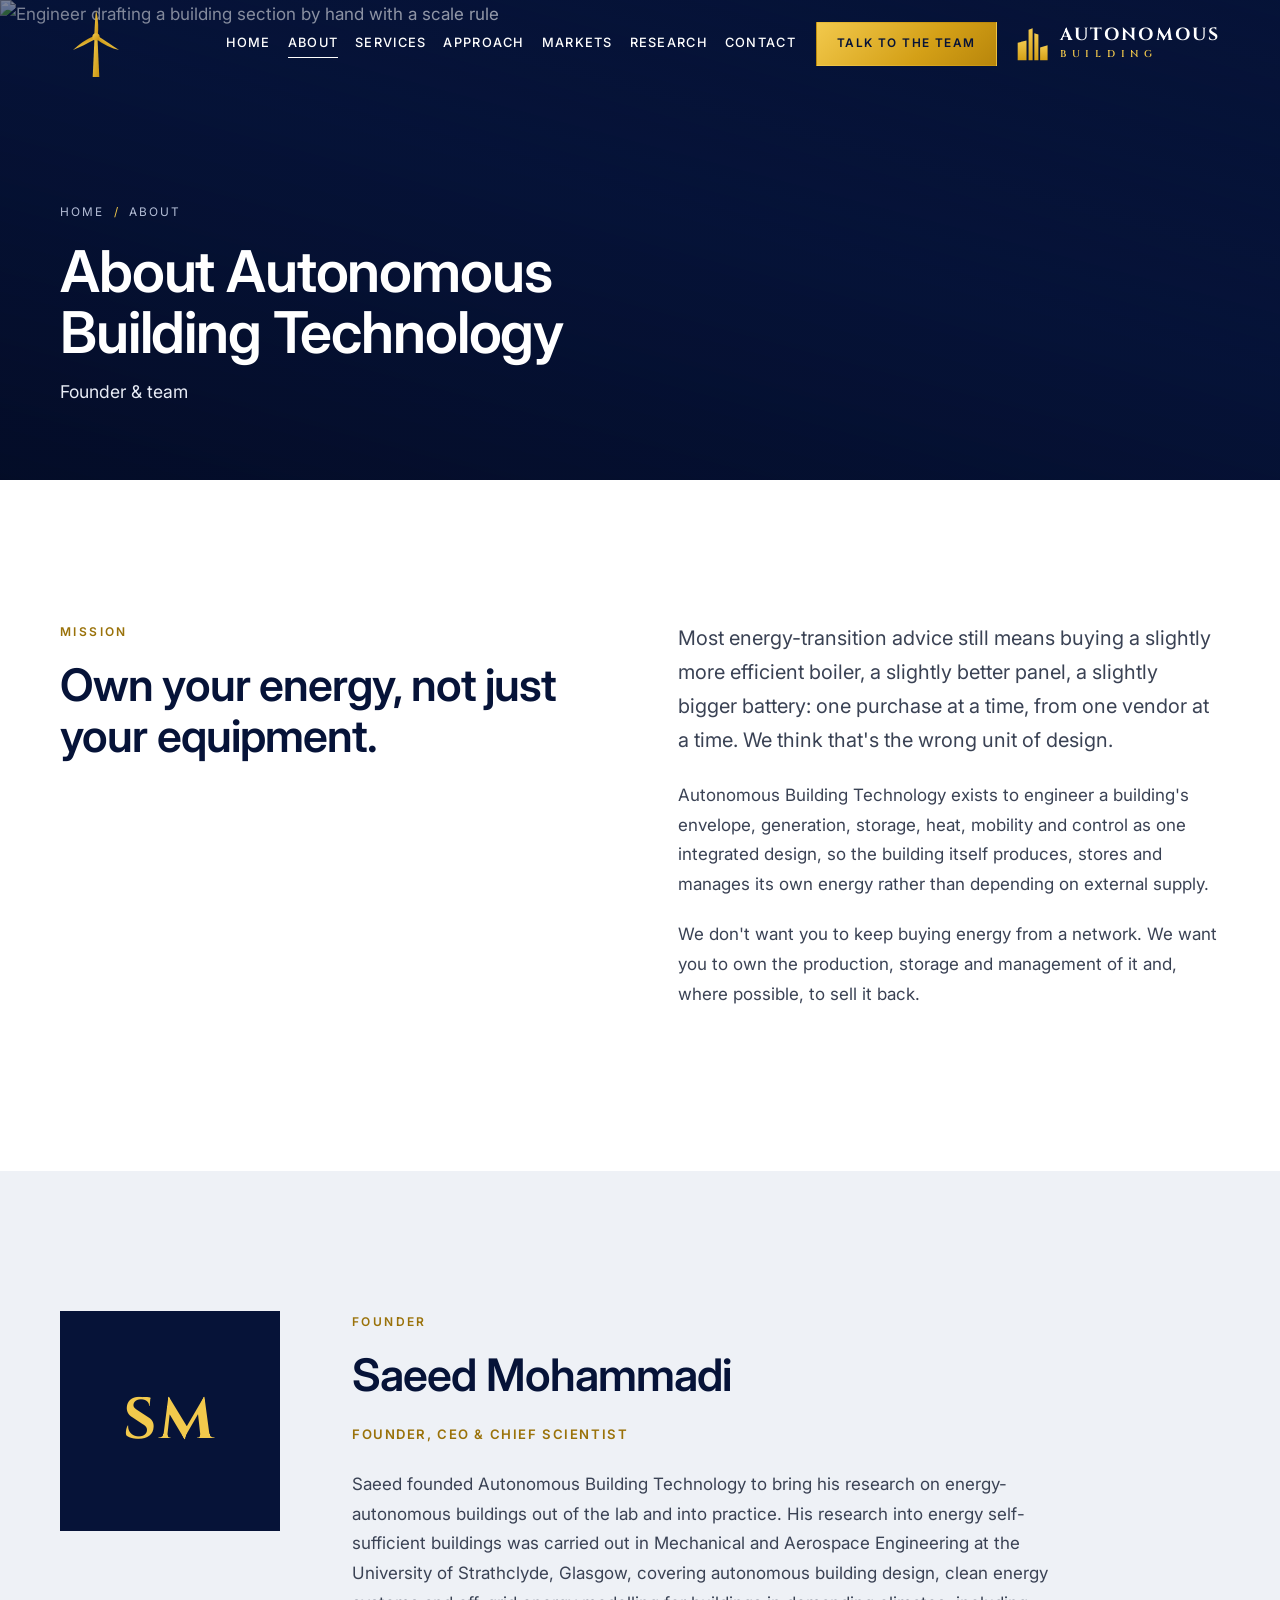
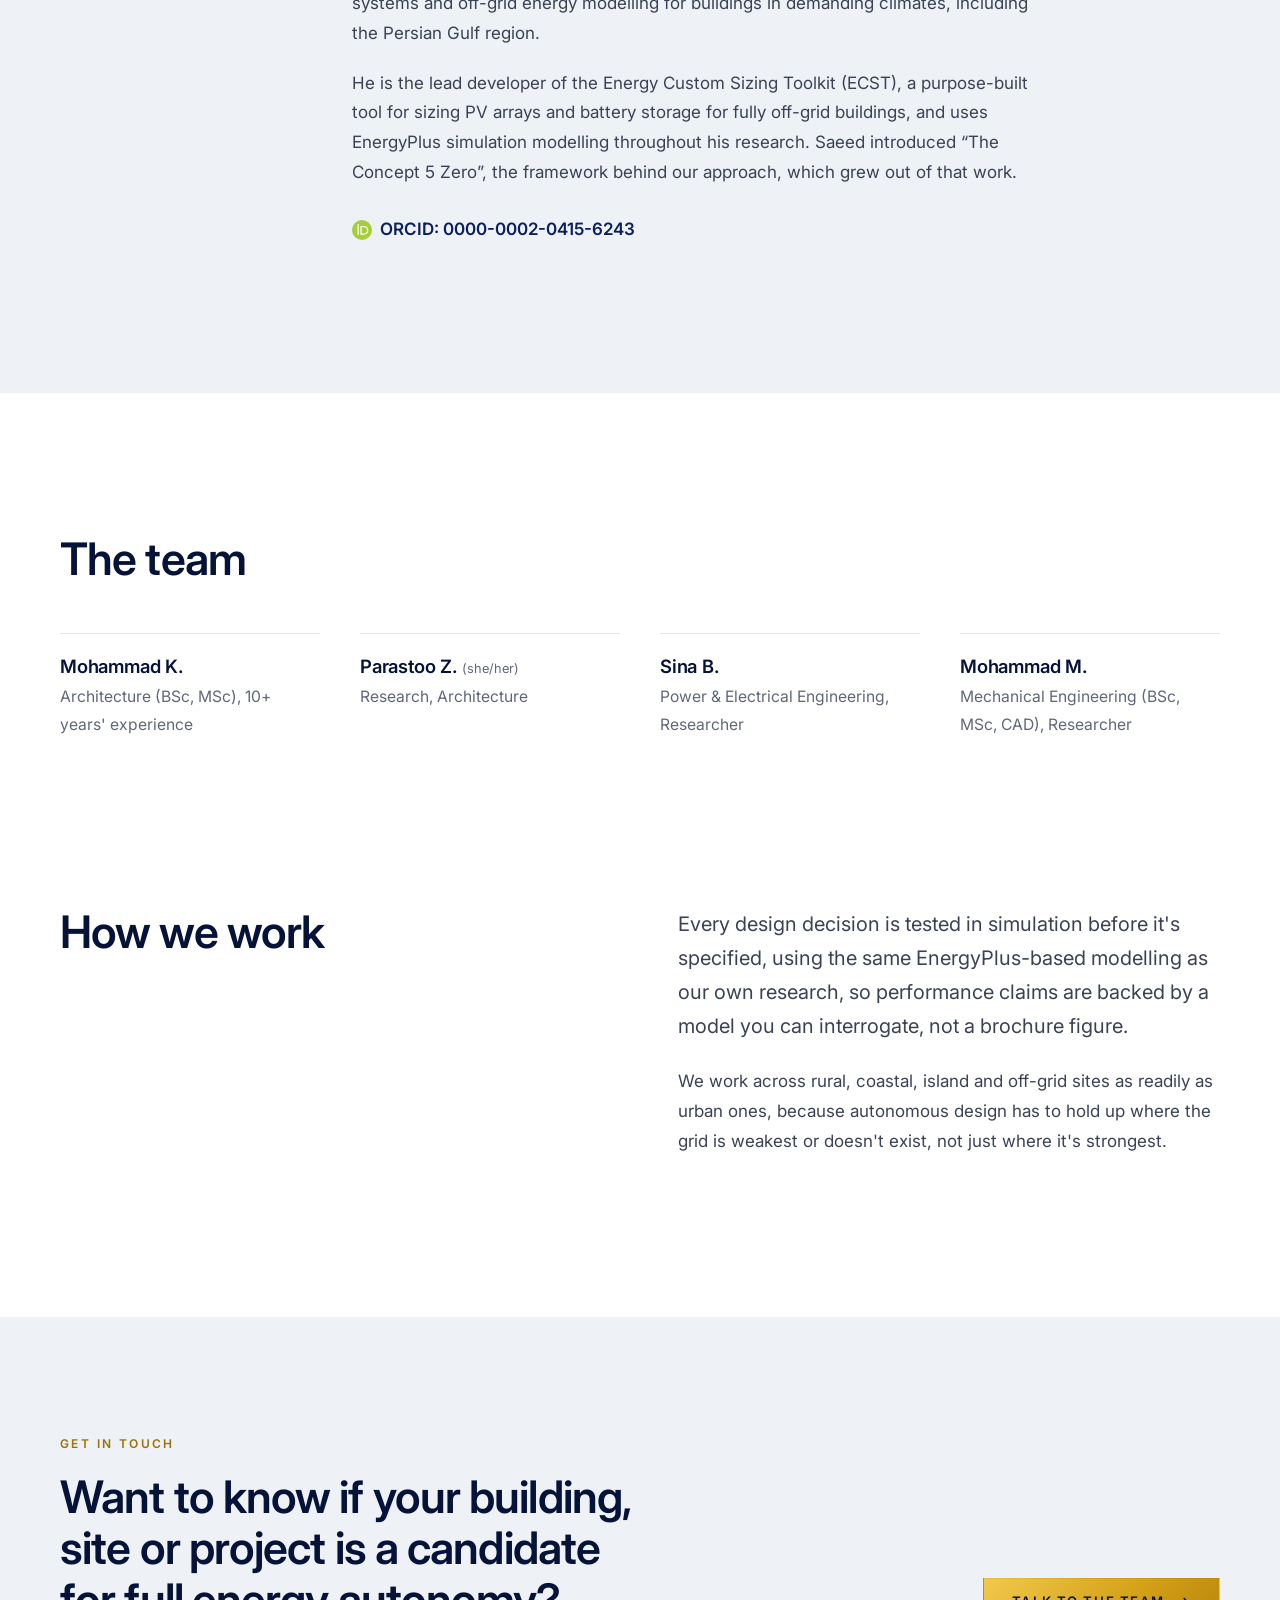
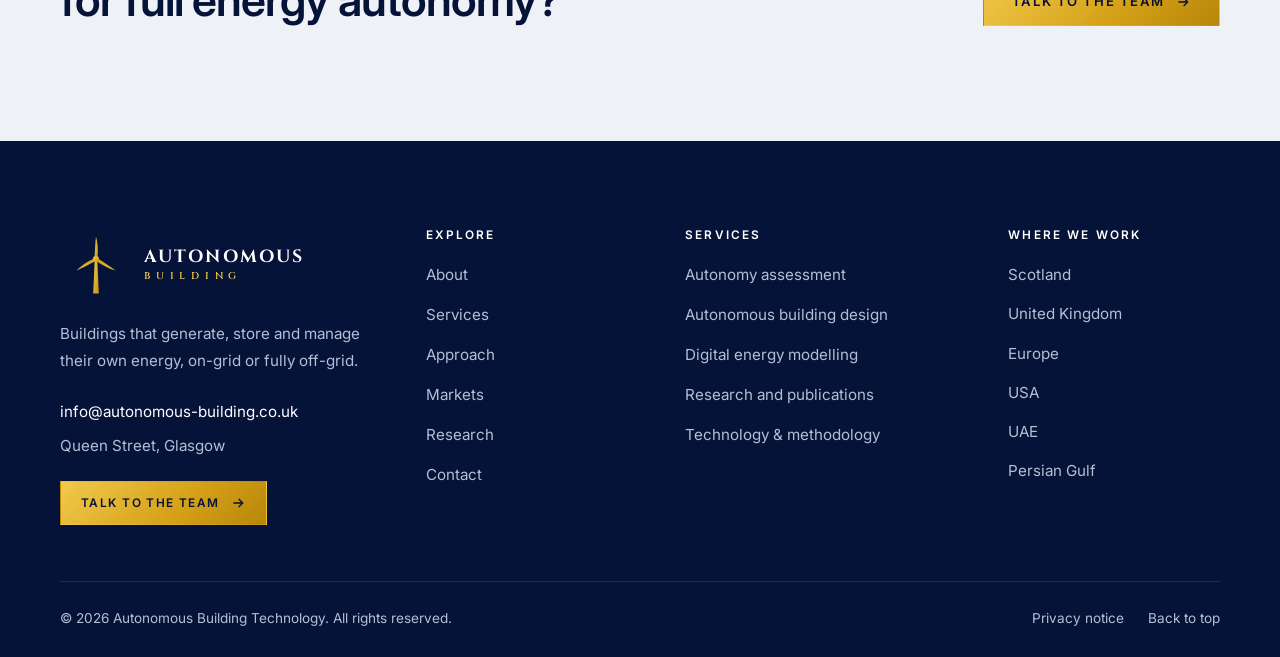
==== commit 5a8c5438: "Add files via upload" ====
--- a/about.html
+++ b/about.html
@@ -16,7 +16,7 @@
   <meta property="og:description" content="Meet founder Saeed Mohammadi and the Autonomous Building Technology team, engineering buildings that produce, store and manage their own energy.">
   <meta property="og:image" content="https://images.unsplash.com/photo-1503387762-592deb58ef4e?auto=format&amp;rect=0,976,6000,2400&amp;fit=crop&amp;w=1200&amp;h=630&amp;q=75">
   <meta name="twitter:card" content="summary_large_image">
-  <link rel="icon" href="assets/img/cog.svg" type="image/svg+xml">
+  <link rel="icon" href="assets/img/turbine.svg" type="image/svg+xml">
   <link rel="apple-touch-icon" href="assets/img/apple-touch-icon.png">
   <link rel="preconnect" href="https://fonts.googleapis.com">
   <link rel="preconnect" href="https://fonts.gstatic.com" crossorigin>
@@ -32,24 +32,18 @@
   <header class="site-header">
     <div class="container">
       <a class="brand" href="index.html" aria-label="Autonomous Building Technology, home">
-        <svg class="brand__cog" viewBox="0 0 100 100" aria-hidden="true">
-          <defs><linearGradient id="cogGold" x1="0" y1="0" x2="1" y2="1"><stop offset="0" stop-color="#F2C94C"/><stop offset="1" stop-color="#C8930F"/></linearGradient></defs>
-          <g class="cog-ring" fill="url(#cogGold)">
-            <circle cx="50" cy="50" r="30" fill="none" stroke="url(#cogGold)" stroke-width="9"/>
-            <rect x="45" y="7" width="10" height="12" rx="2"/>
-            <rect x="45" y="7" width="10" height="12" rx="2" transform="rotate(45 50 50)"/>
-            <rect x="45" y="7" width="10" height="12" rx="2" transform="rotate(90 50 50)"/>
-            <rect x="45" y="7" width="10" height="12" rx="2" transform="rotate(135 50 50)"/>
-            <rect x="45" y="7" width="10" height="12" rx="2" transform="rotate(180 50 50)"/>
-            <rect x="45" y="7" width="10" height="12" rx="2" transform="rotate(225 50 50)"/>
-            <rect x="45" y="7" width="10" height="12" rx="2" transform="rotate(270 50 50)"/>
-            <rect x="45" y="7" width="10" height="12" rx="2" transform="rotate(315 50 50)"/>
+        <svg class="brand__mark" viewBox="0 0 100 100" aria-hidden="true">
+          <defs><linearGradient id="turbineGold" x1="0" y1="0" x2="1" y2="1"><stop offset="0" stop-color="#F2C94C"/><stop offset="1" stop-color="#C8930F"/></linearGradient></defs>
+          <g fill="url(#turbineGold)">
+            <polygon points="47.8,44 52.2,44 54.6,96 45.4,96"/>
           </g>
-          <g fill="url(#cogGold)">
-            <rect x="37" y="47" width="7" height="15"/><rect x="45.5" y="35" width="4.5" height="27"/><rect x="51.5" y="40" width="4" height="22"/><rect x="57" y="50" width="6" height="12"/><rect x="35" y="62.5" width="30" height="2"/>
+          <g class="turbine-rotor" fill="url(#turbineGold)">
+            <path id="turbineBlade" d="M47.6 39 C48.2 25 48.8 13 50 3 C52.8 13 54 26 52.4 39 Z"/>
+            <use href="#turbineBlade" transform="rotate(120 50 40)"/>
+            <use href="#turbineBlade" transform="rotate(240 50 40)"/>
+            <circle cx="50" cy="40" r="5"/>
           </g>
         </svg>
-        <span class="brand__text"><span class="brand__name">AUTONOMOUS</span><span class="brand__sub">BUILDING</span></span>
       </a>
       <button class="nav-toggle" aria-expanded="false" aria-controls="site-nav" aria-label="Open menu"><span class="nav-toggle__bars"></span></button>
       <nav class="nav" id="site-nav" aria-label="Main">
@@ -64,6 +58,13 @@
         </ul>
         <a class="btn btn--gold btn--sm" href="contact.html">Talk to the team</a>
       </nav>
+      <a class="header-mark" href="index.html" tabindex="-1" aria-hidden="true">
+        <svg viewBox="8 14 92 100">
+          <defs><linearGradient id="markGold" x1="0" y1="0" x2="0" y2="1"><stop offset="0" stop-color="#F2C94C"/><stop offset="1" stop-color="#D4A017"/></linearGradient></defs>
+          <g fill="url(#markGold)"><polygon points="10,60 36,54 36,112 10,112"/><polygon points="42,22 54,18 54,112 42,112"/><polygon points="59,32 71,36 71,112 59,112"/><polygon points="76,74 98,68 98,112 76,112"/></g>
+        </svg>
+        <span class="brand__text"><span class="brand__name">AUTONOMOUS</span><span class="brand__sub">BUILDING</span></span>
+      </a>
     </div>
   </header>
 
@@ -168,7 +169,7 @@
       <div class="footer-grid">
         <div class="footer-about">
           <a class="brand" href="index.html" aria-label="Autonomous Building Technology, home">
-            <img class="brand__cog" src="assets/img/cog.svg" alt="" width="44" height="44">
+            <img class="brand__mark" src="assets/img/turbine.svg" alt="" width="44" height="44">
             <span class="brand__text"><span class="brand__name">AUTONOMOUS</span><span class="brand__sub">BUILDING</span></span>
           </a>
           <p>Buildings that generate, store and manage their own energy, <span class="nw">on-grid</span> or fully <span class="nw">off-grid</span>.</p>
--- a/assets/css/styles.css
+++ b/assets/css/styles.css
@@ -88,14 +88,16 @@
 
 /* ---------- Header ---------- */
 .site-header { position: fixed; inset: 0 0 auto 0; z-index: 100; height: var(--header-h); display: flex; align-items: center; transition: background .35s, border-color .35s; border-bottom: 1px solid transparent; }
-.site-header .container { display: flex; align-items: center; justify-content: space-between; gap: 24px; }
+.site-header .container { display: flex; align-items: center; justify-content: space-between; gap: 16px; }
+@media (min-width: 480px) { .site-header .container { gap: 24px; } }
 .site-header.is-scrolled { background: #fff; border-bottom-color: var(--line); }
 
-.brand { display: flex; align-items: center; gap: 12px; color: #fff; min-height: 44px; }
+.brand { display: flex; align-items: center; gap: 12px; color: #fff; min-height: 44px; margin-right: auto; }
 .brand:hover { color: inherit; }
-.brand__cog { width: 38px; height: 38px; flex: none; }
-.brand__cog .cog-ring { transform-origin: 50px 50px; animation: spin 14s linear infinite; }
-.brand:hover .cog-ring { animation-duration: 4s; }
+/* Wind turbine emblem, alone at top left: the tower stays still, only the rotor turns (owner requirement, 2026-10-07) */
+.brand__mark { width: 60px; height: 60px; flex: none; }
+.brand__mark .turbine-rotor { transform-origin: 50px 40px; animation: spin 4s linear infinite; }
+.brand:hover .turbine-rotor { animation-duration: 2s; }
 @keyframes spin { to { transform: rotate(360deg); } }
 .brand__text { display: flex; flex-direction: column; line-height: 1; }
 .brand__name { font-family: var(--font-brand); font-weight: 700; font-size: .95rem; letter-spacing: .12em; color: #fff; transition: color .35s; }
@@ -103,12 +105,17 @@
 .is-scrolled .brand__name { color: var(--navy-deep); }
 .is-scrolled .brand__sub { color: var(--gold-dark); }
 @media (min-width: 1200px) {
-  .brand__cog { width: 44px; height: 44px; }
+  .brand__mark { width: 72px; height: 72px; }
   .brand__name { font-size: 1.1rem; }
   .brand__sub { font-size: .62rem; }
 }
 
-.nav-toggle { display: flex; align-items: center; justify-content: center; width: 48px; height: 48px; margin-right: -12px; background: none; border: 0; cursor: pointer; color: #fff; }
+/* Logo lockup at top right: gold skyline mark + wordmark (owner request, 2026-10-07). Sits beside the menu button below 1200px. */
+.header-mark { display: flex; align-items: center; gap: 10px; flex: none; order: 2; min-height: 44px; }
+.header-mark:hover { color: inherit; }
+.header-mark svg { width: auto; height: 28px; }
+
+.nav-toggle { order: 3; display: flex; align-items: center; justify-content: center; width: 48px; height: 48px; margin-right: -12px; background: none; border: 0; cursor: pointer; color: #fff; }
 .is-scrolled .nav-toggle, .is-open .nav-toggle { color: var(--navy-deep); }
 .nav-toggle__bars { display: block; width: 24px; height: 2px; background: currentColor; position: relative; }
 .nav-toggle__bars::before, .nav-toggle__bars::after { content: ""; position: absolute; left: 0; width: 24px; height: 2px; background: currentColor; transition: transform .3s var(--ease), top .3s; }
@@ -137,6 +144,8 @@
 /* Desktop nav */
 @media (min-width: 1200px) {
   .nav-toggle { display: none; }
+  .header-mark { order: 0; gap: 12px; }
+  .header-mark svg { height: 34px; }
   .nav { position: static; flex-direction: row; align-items: center; gap: 28px; padding: 0; background: none; overflow: visible; opacity: 1; visibility: visible; }
   .nav__list { display: flex; gap: 22px; }
   .nav__link { position: relative; min-height: 44px; font-size: .8rem; letter-spacing: .1em; text-transform: uppercase; color: #fff; border: 0; }
@@ -146,7 +155,13 @@
   .nav__link[aria-current="page"] { color: #fff; }
   .is-scrolled .nav__link { color: var(--navy-deep); }
   .is-scrolled .nav__link[aria-current="page"] { color: var(--gold-dark); }
-  .nav .btn { margin-top: 0; }
+  .nav .btn { margin-top: 0; white-space: nowrap; }
+}
+/* 1200-1349: the logo lockup now shares the right side, so tighten the nav to keep one line */
+@media (min-width: 1200px) and (max-width: 1349px) {
+  .site-header .container { gap: 20px; }
+  .nav { gap: 20px; }
+  .nav__list { gap: 17px; }
 }
 
 /* ---------- Hero (home) ---------- */
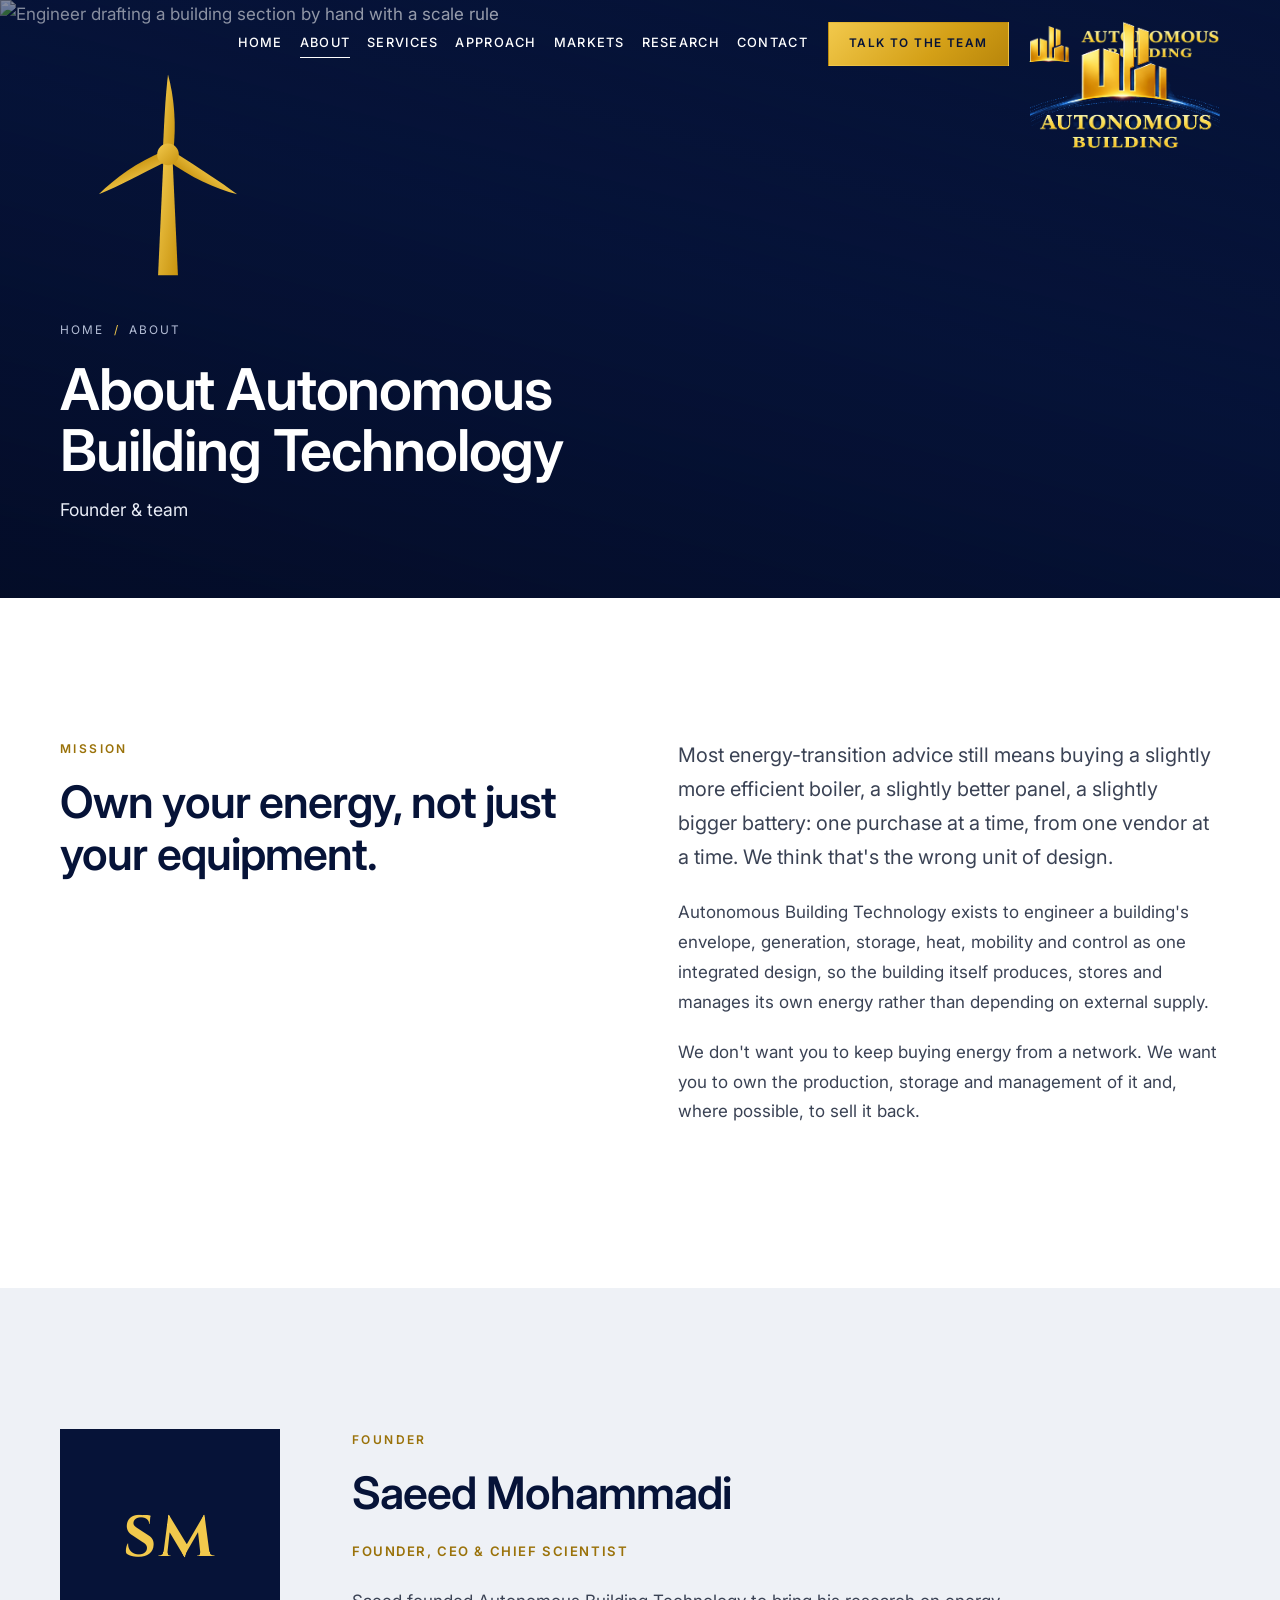
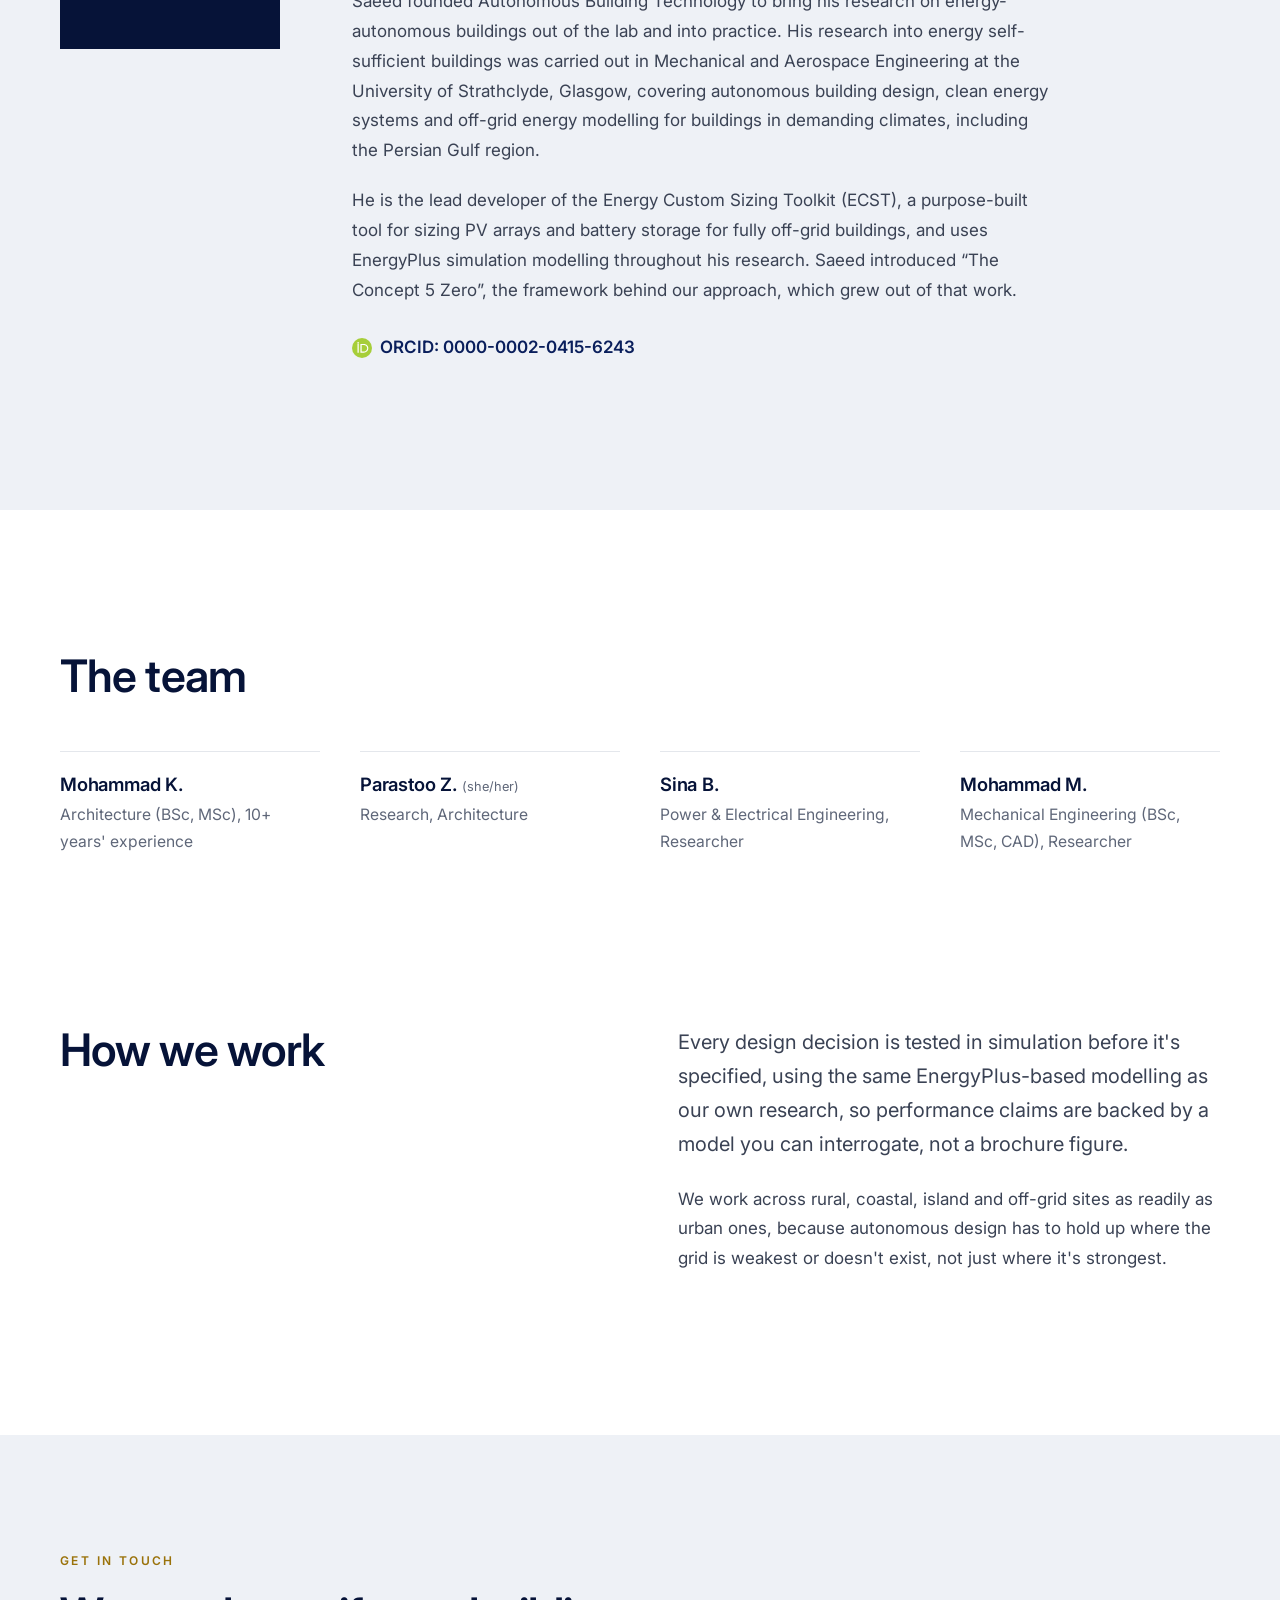
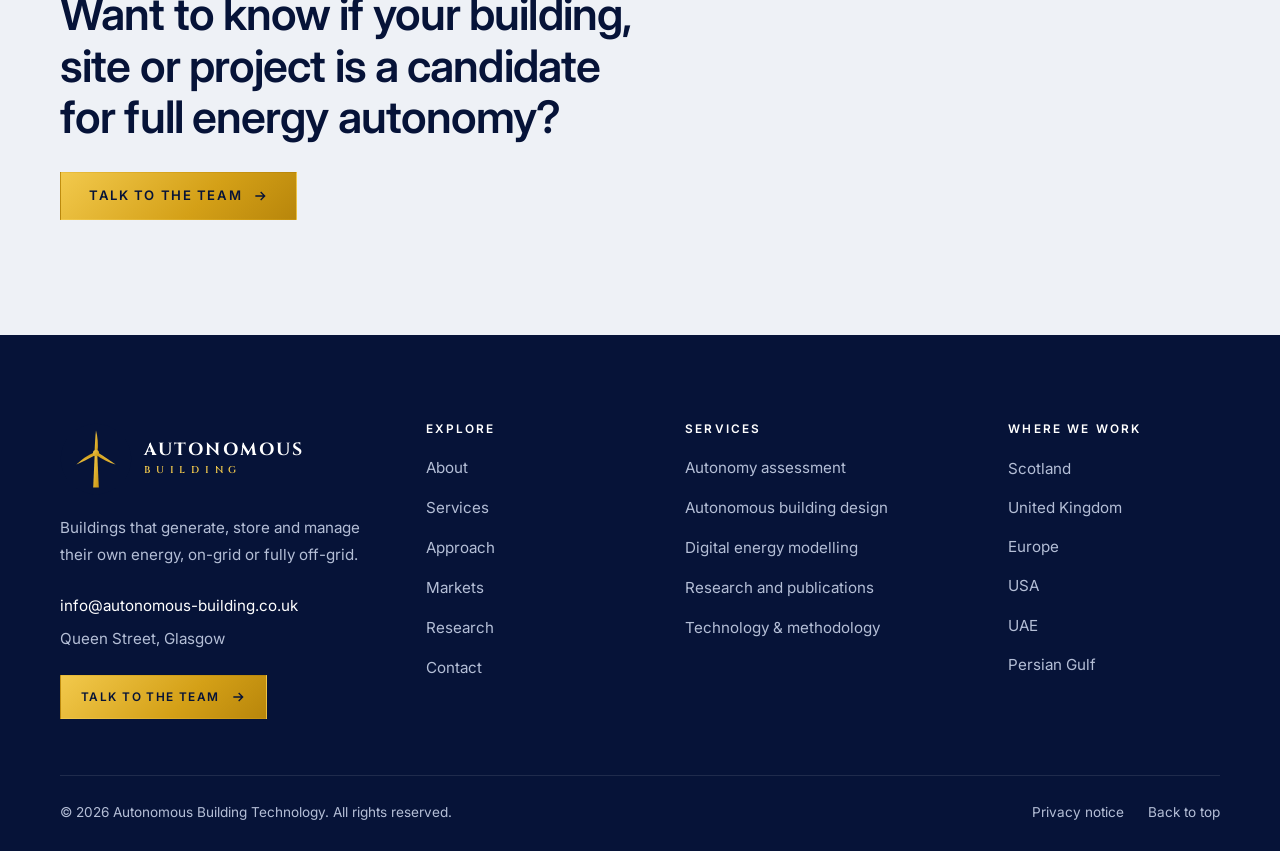
==== commit 4964d794: "Add files via upload" ====
--- a/about.html
+++ b/about.html
@@ -58,12 +58,10 @@
         </ul>
         <a class="btn btn--gold btn--sm" href="contact.html">Talk to the team</a>
       </nav>
+      <!-- The owner's exact logo (cut out of "Autonmous Building-Logo.png"): full lockup at first glance, compact row once scrolled -->
       <a class="header-mark" href="index.html" tabindex="-1" aria-hidden="true">
-        <svg viewBox="8 14 92 100">
-          <defs><linearGradient id="markGold" x1="0" y1="0" x2="0" y2="1"><stop offset="0" stop-color="#F2C94C"/><stop offset="1" stop-color="#D4A017"/></linearGradient></defs>
-          <g fill="url(#markGold)"><polygon points="10,60 36,54 36,112 10,112"/><polygon points="42,22 54,18 54,112 42,112"/><polygon points="59,32 71,36 71,112 59,112"/><polygon points="76,74 98,68 98,112 76,112"/></g>
-        </svg>
-        <span class="brand__text"><span class="brand__name">AUTONOMOUS</span><span class="brand__sub">BUILDING</span></span>
+        <img class="logo-full" src="assets/img/logo-full.png" alt="" width="446" height="300" fetchpriority="high">
+        <span class="logo-row"><img class="logo-row__mark" src="assets/img/logo-mark.png" alt="" width="92" height="80"><img class="logo-row__word" src="assets/img/logo-word.png" alt="" width="320" height="64"></span>
       </a>
     </div>
   </header>
--- a/assets/css/styles.css
+++ b/assets/css/styles.css
@@ -26,10 +26,11 @@
   --gutter: 20px;
   --section: clamp(72px, 11vw, 150px);
   --header-h: 76px;
+  --brand-reach: 150px; /* bottom edge of the big first-glance turbine */
   --ease: cubic-bezier(.2, .7, .2, 1);
 }
-@media (min-width: 768px) { :root { --gutter: 40px; } }
-@media (min-width: 1200px) { :root { --header-h: 88px; } }
+@media (min-width: 768px) { :root { --gutter: 40px; --brand-reach: 175px; } }
+@media (min-width: 1200px) { :root { --header-h: 88px; --brand-reach: 296px; } }
 
 /* ---------- Base ---------- */
 *, *::before, *::after { box-sizing: border-box; }
@@ -87,36 +88,47 @@
 .text-link:hover svg { transform: translateX(4px); }
 
 /* ---------- Header ---------- */
+/* Two states (owner, 2026-10-08): "first glance" at the top of the page shows a big turbine and the owner's full
+   logo; once scrolled (.is-scrolled, main.js) or with the menu open, both ease into a compact navy bar. The bar is
+   navy, not white, because the owner's exact gold logo is made for navy and its pale lettering vanishes on white. */
 .site-header { position: fixed; inset: 0 0 auto 0; z-index: 100; height: var(--header-h); display: flex; align-items: center; transition: background .35s, border-color .35s; border-bottom: 1px solid transparent; }
 .site-header .container { display: flex; align-items: center; justify-content: space-between; gap: 16px; }
 @media (min-width: 480px) { .site-header .container { gap: 24px; } }
-.site-header.is-scrolled { background: #fff; border-bottom-color: var(--line); }
+.site-header.is-scrolled, .site-header.is-open { background: var(--navy-deep); border-bottom-color: rgba(255,255,255,.08); }
 
 .brand { display: flex; align-items: center; gap: 12px; color: #fff; min-height: 44px; margin-right: auto; }
 .brand:hover { color: inherit; }
-/* Wind turbine emblem, alone at top left: the tower stays still, only the rotor turns (owner requirement, 2026-10-07) */
-.brand__mark { width: 60px; height: 60px; flex: none; }
+/* Wind turbine, top left: the tower stays still, only the rotor turns. At first glance it is scaled up from its
+   top-left corner (transform, so the layout box and the nav never move). */
+.brand__mark { width: 60px; height: 60px; flex: none; transform-origin: left top; transform: scale(2.2); transition: transform .5s var(--ease); }
+.is-scrolled .brand__mark, .is-open .brand__mark { transform: none; }
 .brand__mark .turbine-rotor { transform-origin: 50px 40px; animation: spin 4s linear infinite; }
 .brand:hover .turbine-rotor { animation-duration: 2s; }
 @keyframes spin { to { transform: rotate(360deg); } }
+/* Footer brand (turbine + wordmark) */
 .brand__text { display: flex; flex-direction: column; line-height: 1; }
-.brand__name { font-family: var(--font-brand); font-weight: 700; font-size: .95rem; letter-spacing: .12em; color: #fff; transition: color .35s; }
-.brand__sub { font-family: var(--font-brand); font-weight: 600; font-size: .55rem; letter-spacing: .58em; color: var(--gold-light); margin-top: 6px; transition: color .35s; }
-.is-scrolled .brand__name { color: var(--navy-deep); }
-.is-scrolled .brand__sub { color: var(--gold-dark); }
+.brand__name { font-family: var(--font-brand); font-weight: 700; font-size: .95rem; letter-spacing: .12em; color: #fff; }
+.brand__sub { font-family: var(--font-brand); font-weight: 600; font-size: .55rem; letter-spacing: .58em; color: var(--gold-light); margin-top: 6px; }
+.site-footer .brand__mark { transform: none; }
+@media (min-width: 768px) { .brand__mark { transform: scale(2.6); } }
 @media (min-width: 1200px) {
-  .brand__mark { width: 72px; height: 72px; }
+  /* drop it below the nav row so the spinning blades never sweep across the links */
+  .brand__mark { width: 72px; height: 72px; transform: translateY(60px) scale(3); }
   .brand__name { font-size: 1.1rem; }
   .brand__sub { font-size: .62rem; }
 }
 
-/* Logo lockup at top right: gold skyline mark + wordmark (owner request, 2026-10-07). Sits beside the menu button below 1200px. */
-.header-mark { display: flex; align-items: center; gap: 10px; flex: none; order: 2; min-height: 44px; }
-.header-mark:hover { color: inherit; }
-.header-mark svg { width: auto; height: 28px; }
+/* The owner's exact logo, top right (cut out of the supplied PNG). Beside the menu button below 1200px. */
+.header-mark { position: relative; display: flex; align-items: center; flex: none; order: 2; min-height: 44px; }
+.logo-full { position: absolute; top: 0; right: 0; width: 120px; height: auto; max-width: none; transform-origin: right top; transition: opacity .4s, transform .5s var(--ease); }
+.logo-row { display: flex; align-items: center; gap: 8px; opacity: 0; transition: opacity .4s; }
+.logo-row__mark { width: auto; height: 30px; }
+.logo-row__word { width: auto; height: 24px; }
+.is-scrolled .logo-full, .is-open .logo-full { opacity: 0; transform: scale(.6); }
+.is-scrolled .logo-row, .is-open .logo-row { opacity: 1; }
+@media (min-width: 768px) { .logo-full { width: 160px; } }
 
 .nav-toggle { order: 3; display: flex; align-items: center; justify-content: center; width: 48px; height: 48px; margin-right: -12px; background: none; border: 0; cursor: pointer; color: #fff; }
-.is-scrolled .nav-toggle, .is-open .nav-toggle { color: var(--navy-deep); }
 .nav-toggle__bars { display: block; width: 24px; height: 2px; background: currentColor; position: relative; }
 .nav-toggle__bars::before, .nav-toggle__bars::after { content: ""; position: absolute; left: 0; width: 24px; height: 2px; background: currentColor; transition: transform .3s var(--ease), top .3s; }
 .nav-toggle__bars::before { top: -7px; }
@@ -125,10 +137,7 @@
 .is-open .nav-toggle__bars::before { top: 0; transform: rotate(45deg); }
 .is-open .nav-toggle__bars::after { top: 0; transform: rotate(-45deg); }
 
-/* Mobile menu (default) */
-.site-header.is-open { background: #fff; border-bottom-color: var(--line); }
-.is-open .brand__name { color: var(--navy-deep); }
-.is-open .brand__sub { color: var(--gold-dark); }
+/* Mobile menu (default): white panel under the navy bar */
 .nav {
   position: fixed; top: var(--header-h); left: 0; right: 0; bottom: 0; background: #fff;
   display: flex; flex-direction: column; padding: 16px var(--gutter) 40px; overflow-y: auto;
@@ -144,8 +153,11 @@
 /* Desktop nav */
 @media (min-width: 1200px) {
   .nav-toggle { display: none; }
-  .header-mark { order: 0; gap: 12px; }
-  .header-mark svg { height: 34px; }
+  .header-mark { order: 0; }
+  .logo-full { width: 190px; }
+  .logo-row { gap: 10px; }
+  .logo-row__mark { height: 36px; }
+  .logo-row__word { height: 28px; }
   .nav { position: static; flex-direction: row; align-items: center; gap: 28px; padding: 0; background: none; overflow: visible; opacity: 1; visibility: visible; }
   .nav__list { display: flex; gap: 22px; }
   .nav__link { position: relative; min-height: 44px; font-size: .8rem; letter-spacing: .1em; text-transform: uppercase; color: #fff; border: 0; }
@@ -153,16 +165,24 @@
   .nav__link:hover { color: #fff; }
   .nav__link:hover::after, .nav__link[aria-current="page"]::after { transform: scaleX(1); }
   .nav__link[aria-current="page"] { color: #fff; }
-  .is-scrolled .nav__link { color: var(--navy-deep); }
-  .is-scrolled .nav__link[aria-current="page"] { color: var(--gold-dark); }
-  .nav .btn { margin-top: 0; white-space: nowrap; }
-}
-/* 1200-1349: the logo lockup now shares the right side, so tighten the nav to keep one line */
+  .is-scrolled .nav__link[aria-current="page"] { color: var(--gold-light); }
+  .nav .btn { margin-top: 0; white-space: nowrap; transition: opacity .3s, visibility .3s; }
+  /* Home, first glance: the hero already has "Talk to the team", so the header copy waits until you scroll.
+     visibility (not display) keeps its space, so the nav never shifts. */
+  body:has(.hero) .site-header:not(.is-scrolled) .nav .btn { opacity: 0; visibility: hidden; }
+}
+/* Contact page: the header CTA would link to the page you're on */
+.nav:has(.nav__link[href="contact.html"][aria-current="page"]) .btn { display: none; }
+@media (min-width: 1200px) {
+  .nav:has(.nav__link[href="contact.html"][aria-current="page"]) .btn { display: inline-flex; visibility: hidden; }
+}
+/* 1200-1349: the logo shares the right side, so tighten the nav to keep one line */
 @media (min-width: 1200px) and (max-width: 1349px) {
   .site-header .container { gap: 20px; }
   .nav { gap: 20px; }
   .nav__list { gap: 17px; }
 }
+
 
 /* ---------- Hero (home) ---------- */
 .hero { position: relative; min-height: max(720px, 100vh); min-height: max(720px, 100svh); display: flex; align-items: flex-end; color: #fff; background: var(--navy-deep); overflow: hidden; }
@@ -189,7 +209,7 @@
 @keyframes barFill { to { transform: scaleX(1); } }
 .hero::before { content: ""; position: absolute; inset: 0; z-index: 1; background: linear-gradient(15deg, rgba(4,12,38,.9) 0%, rgba(6,19,56,.6) 50%, rgba(6,19,56,.2) 100%); }
 .hero::after { content: ""; position: absolute; left: 0; right: 0; top: 0; height: 180px; z-index: 1; background: linear-gradient(rgba(4,12,38,.5), transparent); }
-.hero__inner { position: relative; z-index: 2; padding-top: calc(var(--header-h) + 56px); padding-bottom: clamp(48px, 8vw, 96px); }
+.hero__inner { position: relative; z-index: 2; padding-top: max(calc(var(--header-h) + 56px), calc(var(--brand-reach) + 24px)); padding-bottom: clamp(48px, 8vw, 96px); }
 .hero h1 { color: #fff; font-size: clamp(2rem, 7vw, 4.2rem); max-width: 20ch; text-wrap: balance; margin-bottom: 24px; }
 .hero__lead { font-size: clamp(1.02rem, 1.5vw, 1.2rem); color: var(--on-dark); max-width: 640px; margin-bottom: 28px; }
 .hero__proof { font-size: .8rem; font-weight: 500; letter-spacing: .06em; color: var(--gold-light); max-width: 640px; margin: 0 0 36px; }
@@ -205,7 +225,7 @@
 html:not(.no-js) .page-banner .container > :nth-child(3) { transition-delay: .3s; }
 html.is-loaded .page-banner .container > * { opacity: 1; transform: none; }
 .page-banner::before { content: ""; position: absolute; inset: 0; z-index: 1; background: linear-gradient(15deg, rgba(4,12,38,.9) 0%, rgba(6,19,56,.55) 55%, rgba(6,19,56,.25) 100%); }
-.page-banner .container { position: relative; z-index: 2; padding-top: calc(var(--header-h) + 56px); padding-bottom: clamp(40px, 6vw, 72px); }
+.page-banner .container { position: relative; z-index: 2; padding-top: max(calc(var(--header-h) + 56px), calc(var(--brand-reach) + 24px)); padding-bottom: clamp(40px, 6vw, 72px); }
 .page-banner h1 { color: #fff; font-size: clamp(2rem, 5vw, 3.6rem); max-width: 22ch; text-wrap: balance; margin-bottom: 14px; }
 .page-banner p { color: var(--on-dark); font-size: 1.1rem; max-width: 620px; margin: 0; }
 @media (min-width: 768px) { .page-banner { min-height: 480px; } }
@@ -398,8 +418,7 @@
 
 /* ---------- CTA block ---------- */
 .cta { background: var(--bg-alt); padding: clamp(64px, 9vw, 120px) 0; }
-.cta .container { display: grid; gap: 28px; align-items: end; }
-@media (min-width: 1024px) { .cta .container { grid-template-columns: 1fr auto; gap: 64px; } }
+.cta .container { display: grid; gap: 28px; justify-items: start; } /* button sits directly under its question */
 .cta h2 { margin: 0; max-width: 26ch; text-wrap: balance; }
 .cta p { margin: 12px 0 0; color: var(--muted); max-width: 560px; }
 
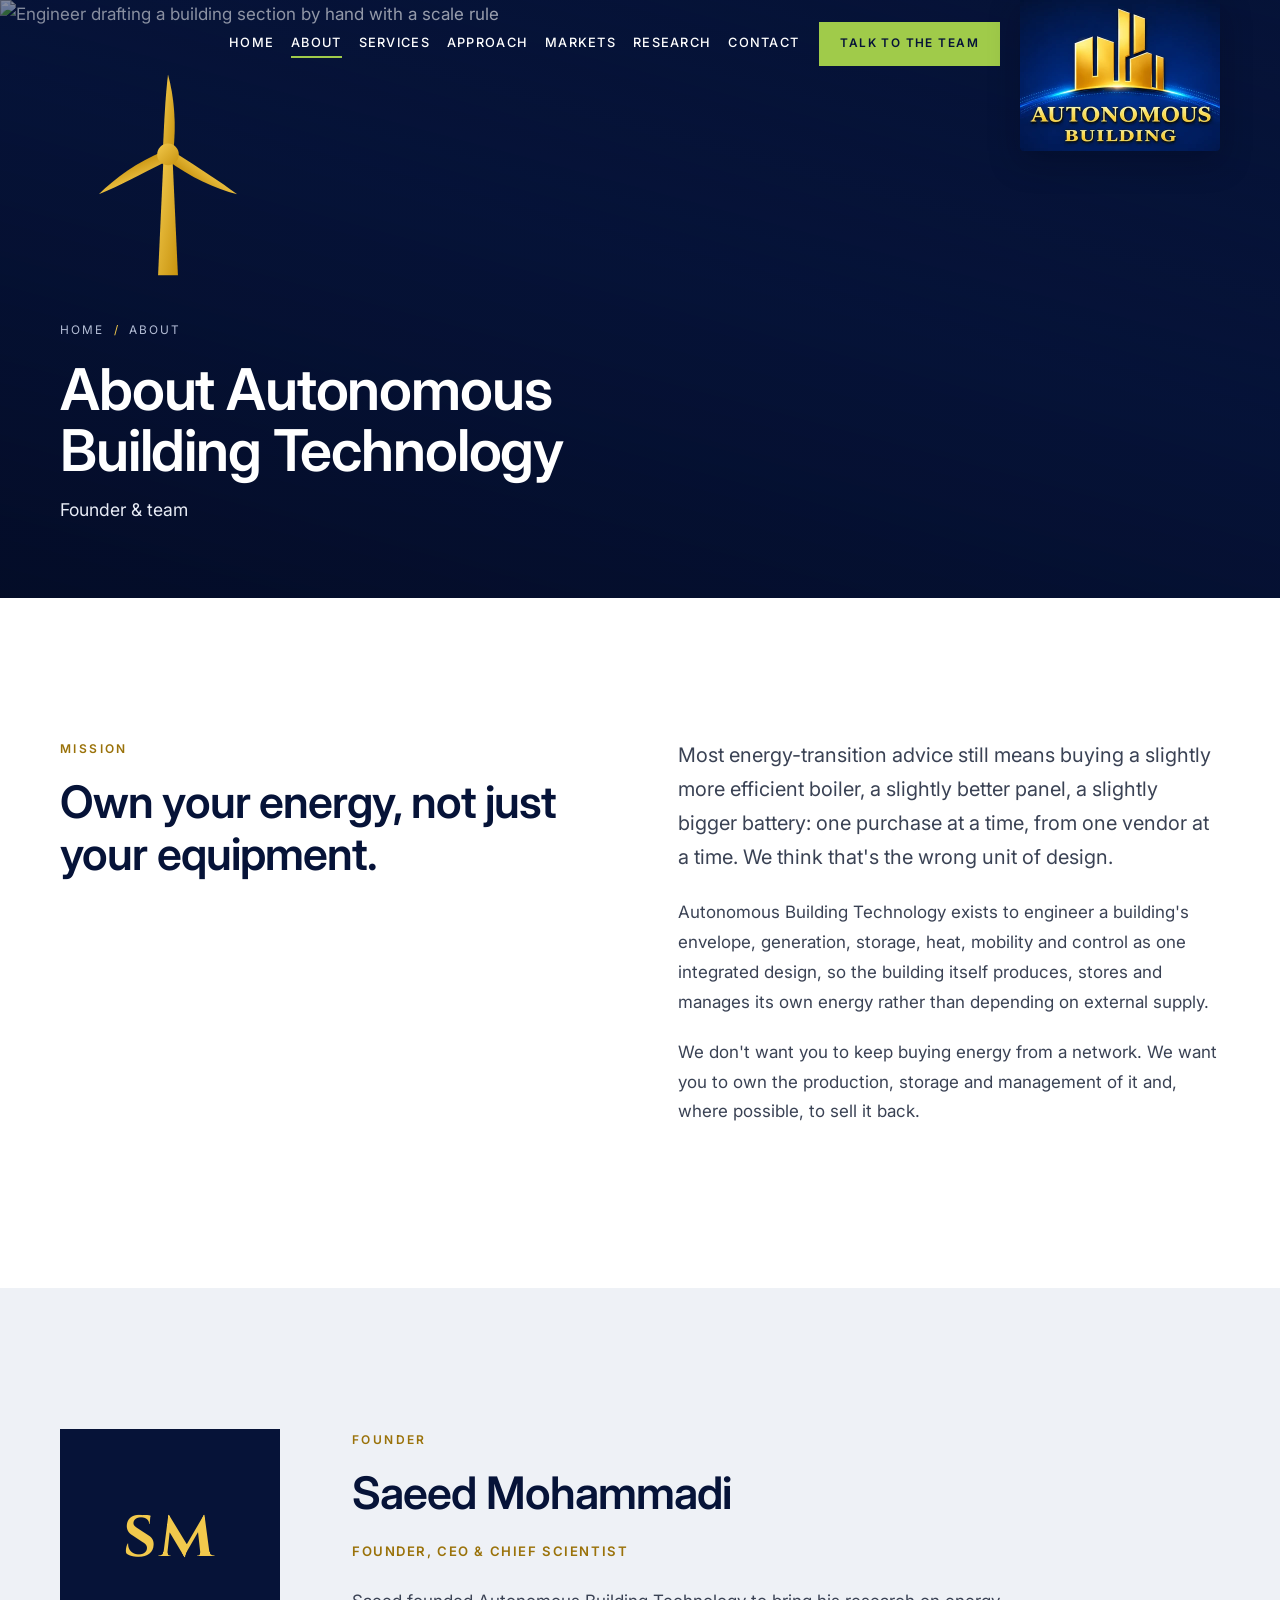
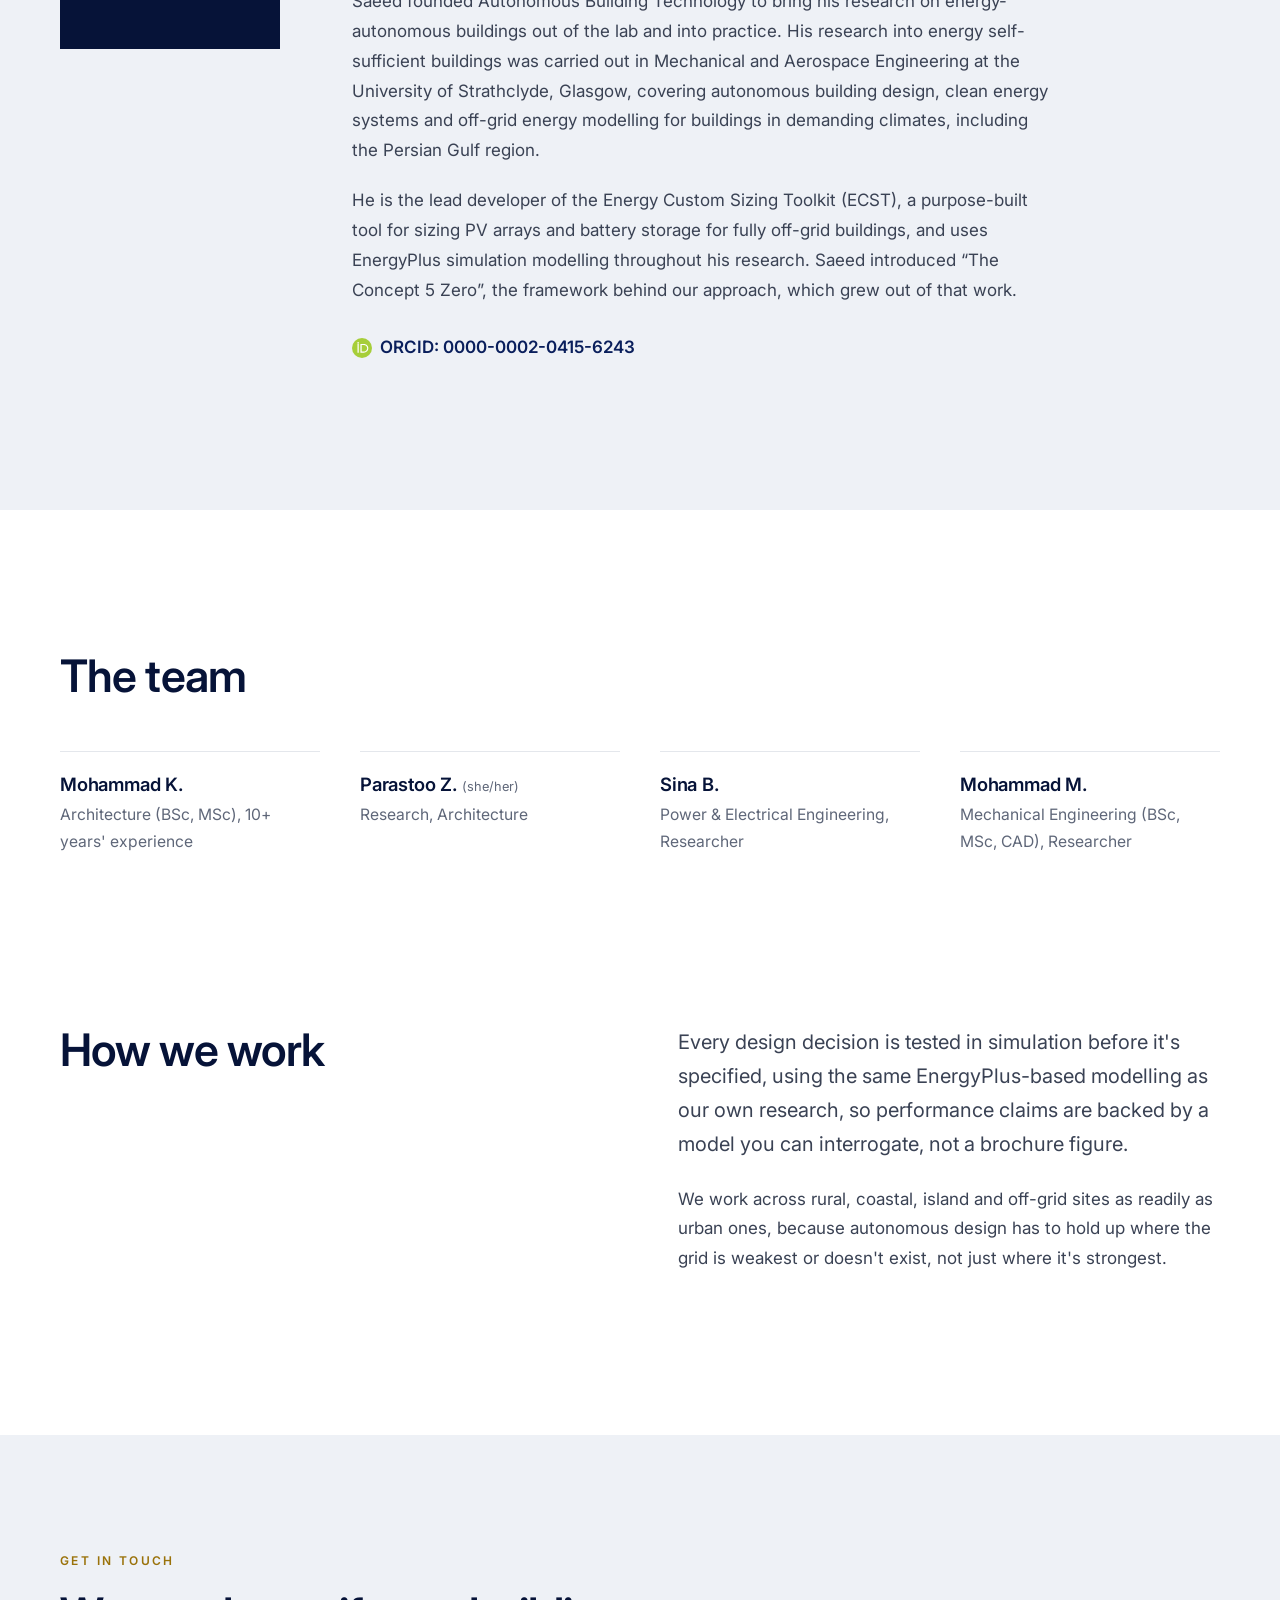
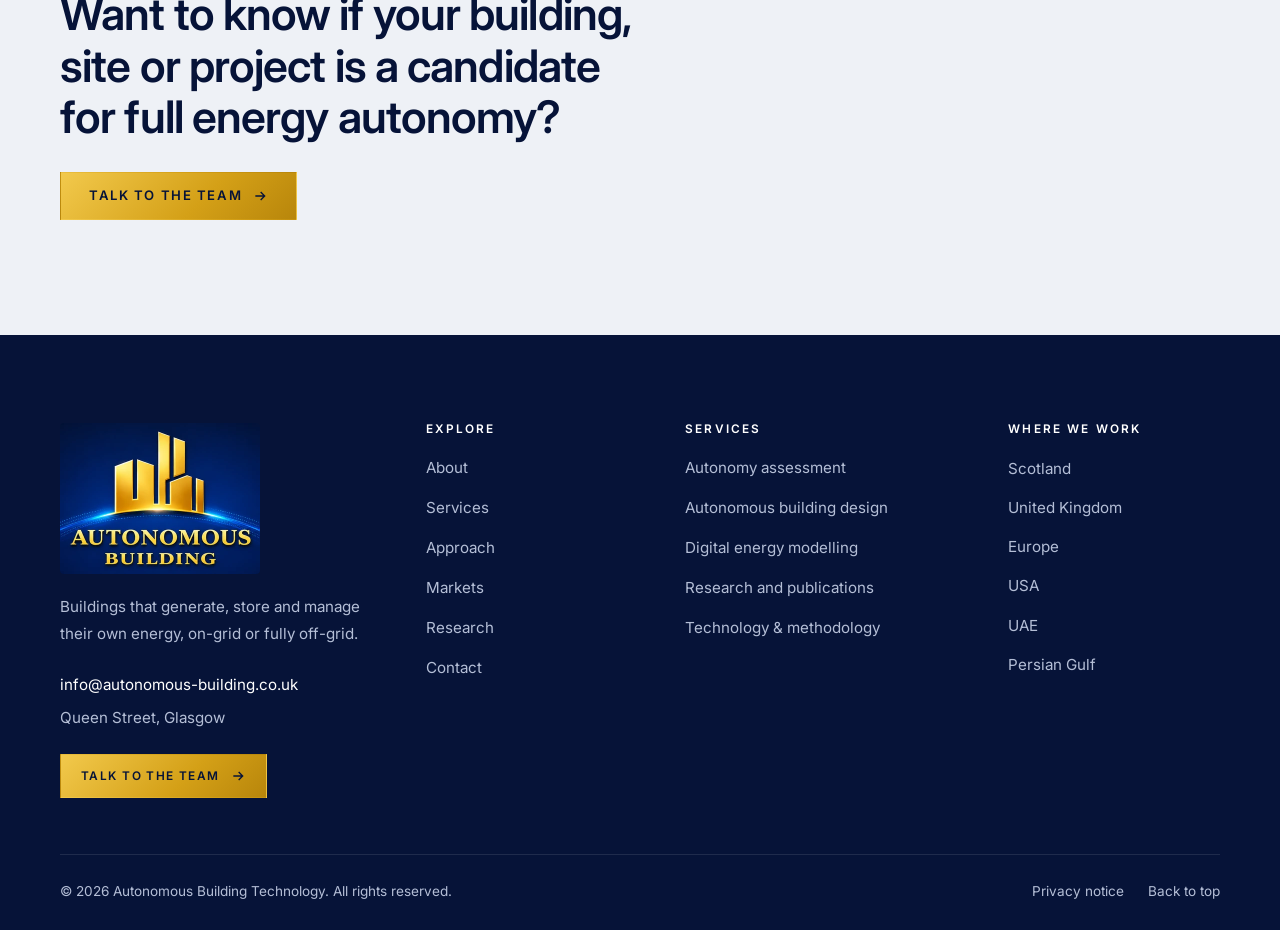
==== commit 84d002bd: "Add files via upload" ====
--- a/about.html
+++ b/about.html
@@ -16,7 +16,7 @@
   <meta property="og:description" content="Meet founder Saeed Mohammadi and the Autonomous Building Technology team, engineering buildings that produce, store and manage their own energy.">
   <meta property="og:image" content="https://images.unsplash.com/photo-1503387762-592deb58ef4e?auto=format&amp;rect=0,976,6000,2400&amp;fit=crop&amp;w=1200&amp;h=630&amp;q=75">
   <meta name="twitter:card" content="summary_large_image">
-  <link rel="icon" href="assets/img/turbine.svg" type="image/svg+xml">
+  <link rel="icon" href="assets/img/favicon.png" type="image/png">
   <link rel="apple-touch-icon" href="assets/img/apple-touch-icon.png">
   <link rel="preconnect" href="https://fonts.googleapis.com">
   <link rel="preconnect" href="https://fonts.gstatic.com" crossorigin>
@@ -58,10 +58,10 @@
         </ul>
         <a class="btn btn--gold btn--sm" href="contact.html">Talk to the team</a>
       </nav>
-      <!-- The owner's exact logo (cut out of "Autonmous Building-Logo.png"): full lockup at first glance, compact row once scrolled -->
+      <!-- The owner's ORIGINAL logo, unaltered (cropped from "Autonmous Building-Logo.png" by tools/crop_logo.py, navy background
+           and blue arc included): a large plate at first glance, the same complete logo at bar height once scrolled -->
       <a class="header-mark" href="index.html" tabindex="-1" aria-hidden="true">
-        <img class="logo-full" src="assets/img/logo-full.png" alt="" width="446" height="300" fetchpriority="high">
-        <span class="logo-row"><img class="logo-row__mark" src="assets/img/logo-mark.png" alt="" width="92" height="80"><img class="logo-row__word" src="assets/img/logo-word.png" alt="" width="320" height="64"></span>
+        <img class="logo-full" src="assets/img/logo-original-400.webp" srcset="assets/img/logo-original-400.webp 400w, assets/img/logo-original-800.webp 800w" sizes="(min-width: 1200px) 200px, (min-width: 768px) 170px, 124px" alt="" width="880" height="665" fetchpriority="high">
       </a>
     </div>
   </header>
@@ -167,8 +167,7 @@
       <div class="footer-grid">
         <div class="footer-about">
           <a class="brand" href="index.html" aria-label="Autonomous Building Technology, home">
-            <img class="brand__mark" src="assets/img/turbine.svg" alt="" width="44" height="44">
-            <span class="brand__text"><span class="brand__name">AUTONOMOUS</span><span class="brand__sub">BUILDING</span></span>
+            <img class="footer-logo" src="assets/img/logo-original-400.webp" srcset="assets/img/logo-original-400.webp 400w, assets/img/logo-original-800.webp 800w" sizes="200px" alt="" width="880" height="665" loading="lazy" decoding="async">
           </a>
           <p>Buildings that generate, store and manage their own energy, <span class="nw">on-grid</span> or fully <span class="nw">off-grid</span>.</p>
           <!-- TODO: add the full postcode once confirmed (the brief gives "G1 3B", which is incomplete) -->
--- a/assets/css/styles.css
+++ b/assets/css/styles.css
@@ -1,533 +1,565 @@
-/* ==========================================================================
-   Autonomous Building Technology: site styles
-   Calm, light, photography-led. Navy for text + footer; gold as a sparing accent.
-   Mobile-first: base styles target phones; breakpoints at 480 / 768 / 1024 / 1200.
-   ========================================================================== */
-
-:root {
-  --navy: #0A1F5C;
-  --navy-deep: #061338;
-  --gold: #D4A017;
-  --gold-light: #F2C94C;
-  --gold-dark: #9A720A;
-  --gold-grad: linear-gradient(135deg, #F2C94C 0%, #D4A017 60%, #B8860B 100%);
-  --bg: #FFFFFF;
-  --bg-alt: #EEF1F6; /* cool grey-blue: visible against white, pairs with the navy */
-  --text: #3A4254;
-  --muted: #5F6779;
-  --line: #E4E7EC;
-  --on-dark: #E8ECF6;
-  --on-dark-muted: #B4BED6;
-
-  --font: "Inter", system-ui, -apple-system, "Segoe UI", Roboto, sans-serif;
-  --font-brand: "Cinzel", Georgia, serif;
-
-  --container: 1240px;
-  --gutter: 20px;
-  --section: clamp(72px, 11vw, 150px);
-  --header-h: 76px;
-  --brand-reach: 150px; /* bottom edge of the big first-glance turbine */
-  --ease: cubic-bezier(.2, .7, .2, 1);
-}
-@media (min-width: 768px) { :root { --gutter: 40px; --brand-reach: 175px; } }
-@media (min-width: 1200px) { :root { --header-h: 88px; --brand-reach: 296px; } }
-
-/* ---------- Base ---------- */
-*, *::before, *::after { box-sizing: border-box; }
-html { scroll-behavior: smooth; -webkit-text-size-adjust: 100%; }
-body { margin: 0; font-family: var(--font); font-size: 1.0625rem; line-height: 1.75; color: var(--text); background: var(--bg); -webkit-font-smoothing: antialiased; overflow-x: hidden; }
-img { max-width: 100%; height: auto; display: block; }
-a { color: var(--navy); text-decoration: none; transition: color .2s; }
-a:hover { color: var(--gold-dark); }
-h1, h2, h3 { font-family: var(--font); color: var(--navy-deep); font-weight: 600; letter-spacing: -0.02em; line-height: 1.15; margin: 0 0 .6em; overflow-wrap: break-word; hyphens: auto; }
-h1 { font-size: clamp(2.2rem, 6vw, 4.4rem); line-height: 1.06; }
-h2 { font-size: clamp(1.75rem, 3.6vw, 2.8rem); }
-h3 { font-size: 1.25rem; letter-spacing: -0.01em; }
-p { margin: 0 0 1.2em; }
-:focus-visible { outline: 2px solid var(--gold); outline-offset: 3px; }
-.nw { white-space: nowrap; }
-.sr-only { position: absolute; width: 1px; height: 1px; padding: 0; margin: -1px; overflow: hidden; clip: rect(0 0 0 0); white-space: nowrap; border: 0; }
-.skip-link { position: absolute; left: -999px; top: 8px; z-index: 1000; background: var(--gold); color: var(--navy-deep); padding: 10px 16px; font-weight: 600; }
-.skip-link:focus { left: 8px; }
-
-.container { width: 100%; max-width: var(--container); margin: 0 auto; padding: 0 var(--gutter); }
-.section { padding: var(--section) 0; }
-.section--alt { background: var(--bg-alt); }
-.section--tight { padding-top: 0; }
-/* Navy band: at most one per page, for the section that should anchor it (home: 5 Zero) */
-.section--dark { background: var(--navy-deep); color: var(--on-dark-muted); }
-.section--dark h2, .section--dark h3 { color: #fff; }
-.section--dark .label { color: var(--gold-light); }
-.section--dark .text-link { color: #fff; border-bottom-color: rgba(255,255,255,.25); }
-.section--dark .text-link:hover { color: #fff; border-color: var(--gold-light); }
-
-.label { display: block; font-size: .75rem; font-weight: 600; letter-spacing: .2em; text-transform: uppercase; color: var(--gold-dark); margin-bottom: 18px; }
-.lead { font-size: clamp(1.1rem, 1.6vw, 1.25rem); line-height: 1.7; color: var(--text); }
-.measure { max-width: 64ch; }
-
-/* ---------- Buttons & links ---------- */
-.btn {
-  display: inline-flex; align-items: center; justify-content: center; gap: 10px;
-  min-height: 48px; padding: 14px 28px; border: 1px solid transparent; border-radius: 0;
-  font: 600 .82rem/1.2 var(--font); letter-spacing: .12em; text-transform: uppercase; text-align: center;
-  cursor: pointer; transition: background .25s, color .25s, border-color .25s;
-}
-.btn svg { width: 16px; height: 16px; flex: none; transition: transform .25s var(--ease); }
-.btn:hover svg { transform: translateX(4px); }
-.btn--gold { background: var(--gold-grad); color: var(--navy-deep); }
-.btn--gold:hover { color: var(--navy-deep); background: var(--gold-light); }
-.btn--line { border-color: var(--navy); color: var(--navy); }
-.btn--line:hover { background: var(--navy); color: #fff; }
-.btn--sm { min-height: 44px; padding: 10px 20px; font-size: .74rem; }
-.btn--block { width: 100%; }
-@media (min-width: 480px) { .btn--block { width: auto; } }
-
-.text-link { display: inline-flex; align-items: center; gap: 10px; min-height: 44px; font-size: .82rem; font-weight: 600; letter-spacing: .12em; text-transform: uppercase; color: var(--navy); border-bottom: 1px solid var(--line); transition: border-color .25s, color .25s; }
-.text-link svg { width: 15px; height: 15px; flex: none; transition: transform .25s var(--ease); }
-.text-link:hover { color: var(--navy); border-color: var(--gold); }
-.text-link:hover svg { transform: translateX(4px); }
-
-/* ---------- Header ---------- */
-/* Two states (owner, 2026-10-08): "first glance" at the top of the page shows a big turbine and the owner's full
-   logo; once scrolled (.is-scrolled, main.js) or with the menu open, both ease into a compact navy bar. The bar is
-   navy, not white, because the owner's exact gold logo is made for navy and its pale lettering vanishes on white. */
-.site-header { position: fixed; inset: 0 0 auto 0; z-index: 100; height: var(--header-h); display: flex; align-items: center; transition: background .35s, border-color .35s; border-bottom: 1px solid transparent; }
-.site-header .container { display: flex; align-items: center; justify-content: space-between; gap: 16px; }
-@media (min-width: 480px) { .site-header .container { gap: 24px; } }
-.site-header.is-scrolled, .site-header.is-open { background: var(--navy-deep); border-bottom-color: rgba(255,255,255,.08); }
-
-.brand { display: flex; align-items: center; gap: 12px; color: #fff; min-height: 44px; margin-right: auto; }
-.brand:hover { color: inherit; }
-/* Wind turbine, top left: the tower stays still, only the rotor turns. At first glance it is scaled up from its
-   top-left corner (transform, so the layout box and the nav never move). */
-.brand__mark { width: 60px; height: 60px; flex: none; transform-origin: left top; transform: scale(2.2); transition: transform .5s var(--ease); }
-.is-scrolled .brand__mark, .is-open .brand__mark { transform: none; }
-.brand__mark .turbine-rotor { transform-origin: 50px 40px; animation: spin 4s linear infinite; }
-.brand:hover .turbine-rotor { animation-duration: 2s; }
-@keyframes spin { to { transform: rotate(360deg); } }
-/* Footer brand (turbine + wordmark) */
-.brand__text { display: flex; flex-direction: column; line-height: 1; }
-.brand__name { font-family: var(--font-brand); font-weight: 700; font-size: .95rem; letter-spacing: .12em; color: #fff; }
-.brand__sub { font-family: var(--font-brand); font-weight: 600; font-size: .55rem; letter-spacing: .58em; color: var(--gold-light); margin-top: 6px; }
-.site-footer .brand__mark { transform: none; }
-@media (min-width: 768px) { .brand__mark { transform: scale(2.6); } }
-@media (min-width: 1200px) {
-  /* drop it below the nav row so the spinning blades never sweep across the links */
-  .brand__mark { width: 72px; height: 72px; transform: translateY(60px) scale(3); }
-  .brand__name { font-size: 1.1rem; }
-  .brand__sub { font-size: .62rem; }
-}
-
-/* The owner's exact logo, top right (cut out of the supplied PNG). Beside the menu button below 1200px. */
-.header-mark { position: relative; display: flex; align-items: center; flex: none; order: 2; min-height: 44px; }
-.logo-full { position: absolute; top: 0; right: 0; width: 120px; height: auto; max-width: none; transform-origin: right top; transition: opacity .4s, transform .5s var(--ease); }
-.logo-row { display: flex; align-items: center; gap: 8px; opacity: 0; transition: opacity .4s; }
-.logo-row__mark { width: auto; height: 30px; }
-.logo-row__word { width: auto; height: 24px; }
-.is-scrolled .logo-full, .is-open .logo-full { opacity: 0; transform: scale(.6); }
-.is-scrolled .logo-row, .is-open .logo-row { opacity: 1; }
-@media (min-width: 768px) { .logo-full { width: 160px; } }
-
-.nav-toggle { order: 3; display: flex; align-items: center; justify-content: center; width: 48px; height: 48px; margin-right: -12px; background: none; border: 0; cursor: pointer; color: #fff; }
-.nav-toggle__bars { display: block; width: 24px; height: 2px; background: currentColor; position: relative; }
-.nav-toggle__bars::before, .nav-toggle__bars::after { content: ""; position: absolute; left: 0; width: 24px; height: 2px; background: currentColor; transition: transform .3s var(--ease), top .3s; }
-.nav-toggle__bars::before { top: -7px; }
-.nav-toggle__bars::after { top: 7px; }
-.is-open .nav-toggle__bars { background: transparent; }
-.is-open .nav-toggle__bars::before { top: 0; transform: rotate(45deg); }
-.is-open .nav-toggle__bars::after { top: 0; transform: rotate(-45deg); }
-
-/* Mobile menu (default): white panel under the navy bar */
-.nav {
-  position: fixed; top: var(--header-h); left: 0; right: 0; bottom: 0; background: #fff;
-  display: flex; flex-direction: column; padding: 16px var(--gutter) 40px; overflow-y: auto;
-  opacity: 0; visibility: hidden; transition: opacity .3s, visibility .3s;
-}
-.is-open .nav { opacity: 1; visibility: visible; }
-.nav__list { list-style: none; margin: 0; padding: 0; }
-.nav__link { display: flex; align-items: center; min-height: 64px; font-size: 1.4rem; font-weight: 500; letter-spacing: -0.01em; color: var(--navy-deep); border-bottom: 1px solid var(--line); }
-.nav__link[aria-current="page"] { color: var(--gold-dark); }
-.nav .btn { margin-top: 32px; }
-body.nav-open { overflow: hidden; }
-
-/* Desktop nav */
-@media (min-width: 1200px) {
-  .nav-toggle { display: none; }
-  .header-mark { order: 0; }
-  .logo-full { width: 190px; }
-  .logo-row { gap: 10px; }
-  .logo-row__mark { height: 36px; }
-  .logo-row__word { height: 28px; }
-  .nav { position: static; flex-direction: row; align-items: center; gap: 28px; padding: 0; background: none; overflow: visible; opacity: 1; visibility: visible; }
-  .nav__list { display: flex; gap: 22px; }
-  .nav__link { position: relative; min-height: 44px; font-size: .8rem; letter-spacing: .1em; text-transform: uppercase; color: #fff; border: 0; }
-  .nav__link::after { content: ""; position: absolute; left: 0; bottom: 8px; width: 100%; height: 1px; background: currentColor; transform: scaleX(0); transform-origin: left; transition: transform .3s var(--ease); }
-  .nav__link:hover { color: #fff; }
-  .nav__link:hover::after, .nav__link[aria-current="page"]::after { transform: scaleX(1); }
-  .nav__link[aria-current="page"] { color: #fff; }
-  .is-scrolled .nav__link[aria-current="page"] { color: var(--gold-light); }
-  .nav .btn { margin-top: 0; white-space: nowrap; transition: opacity .3s, visibility .3s; }
-  /* Home, first glance: the hero already has "Talk to the team", so the header copy waits until you scroll.
-     visibility (not display) keeps its space, so the nav never shifts. */
-  body:has(.hero) .site-header:not(.is-scrolled) .nav .btn { opacity: 0; visibility: hidden; }
-}
-/* Contact page: the header CTA would link to the page you're on */
-.nav:has(.nav__link[href="contact.html"][aria-current="page"]) .btn { display: none; }
-@media (min-width: 1200px) {
-  .nav:has(.nav__link[href="contact.html"][aria-current="page"]) .btn { display: inline-flex; visibility: hidden; }
-}
-/* 1200-1349: the logo shares the right side, so tighten the nav to keep one line */
-@media (min-width: 1200px) and (max-width: 1349px) {
-  .site-header .container { gap: 20px; }
-  .nav { gap: 20px; }
-  .nav__list { gap: 17px; }
-}
-
-
-/* ---------- Hero (home) ---------- */
-.hero { position: relative; min-height: max(720px, 100vh); min-height: max(720px, 100svh); display: flex; align-items: flex-end; color: #fff; background: var(--navy-deep); overflow: hidden; }
-/* Slow crossfade (Rybka-style, calmer pace). Text stays fixed; only the photo changes. */
-.hero__slides { position: absolute; inset: 0; overflow: hidden; }
-.hero__img { position: absolute; inset: 0; width: 100%; height: 100%; object-fit: cover; opacity: 0; transition: opacity 1.6s ease; }
-.hero__img.is-active { opacity: 1; }
-.hero__img.is-active, .hero__img.is-leaving { animation: heroZoom 9s ease-out forwards; }
-@keyframes heroZoom { from { transform: scale(1.08); } to { transform: scale(1); } }
-
-.hero__controls { display: flex; align-items: center; gap: 16px; max-width: 320px; margin-top: clamp(36px, 6vw, 56px); }
-.hero__controls[hidden] { display: none; }
-.hero__bars { flex: 1; display: flex; gap: 6px; }
-.hero__bars span { flex: 1; height: 2px; background: rgba(255,255,255,.28); position: relative; overflow: hidden; }
-.hero__pause { flex: none; display: grid; place-items: center; width: 44px; height: 44px; padding: 0; background: none; border: 1px solid rgba(255,255,255,.35); color: #fff; cursor: pointer; transition: border-color .25s; }
-.hero__pause:hover { border-color: var(--gold-light); }
-.hero__pause span { width: 10px; height: 12px; border-left: 3px solid currentColor; border-right: 3px solid currentColor; }
-.is-paused .hero__pause span { width: 0; height: 0; border-right: 0; border-left: 10px solid currentColor; border-top: 6px solid transparent; border-bottom: 6px solid transparent; margin-left: 3px; }
-
-/* Shared progress fill for rotating content (hero bars, region tabs). Its animationend drives the rotation. */
-.hero__bars span::after, .spotlight__bar::after { content: ""; position: absolute; inset: 0; background: var(--gold); transform: scaleX(0); transform-origin: left; }
-.is-running::after { animation: barFill var(--interval, 7000ms) linear forwards; }
-.is-held .is-running::after, .is-paused .is-running::after, .is-away .is-running::after { animation-play-state: paused; }
-@keyframes barFill { to { transform: scaleX(1); } }
-.hero::before { content: ""; position: absolute; inset: 0; z-index: 1; background: linear-gradient(15deg, rgba(4,12,38,.9) 0%, rgba(6,19,56,.6) 50%, rgba(6,19,56,.2) 100%); }
-.hero::after { content: ""; position: absolute; left: 0; right: 0; top: 0; height: 180px; z-index: 1; background: linear-gradient(rgba(4,12,38,.5), transparent); }
-.hero__inner { position: relative; z-index: 2; padding-top: max(calc(var(--header-h) + 56px), calc(var(--brand-reach) + 24px)); padding-bottom: clamp(48px, 8vw, 96px); }
-.hero h1 { color: #fff; font-size: clamp(2rem, 7vw, 4.2rem); max-width: 20ch; text-wrap: balance; margin-bottom: 24px; }
-.hero__lead { font-size: clamp(1.02rem, 1.5vw, 1.2rem); color: var(--on-dark); max-width: 640px; margin-bottom: 28px; }
-.hero__proof { font-size: .8rem; font-weight: 500; letter-spacing: .06em; color: var(--gold-light); max-width: 640px; margin: 0 0 36px; }
-
-.hero-in { opacity: 0; transform: translateY(16px); transition: opacity .9s var(--ease) var(--d, 0s), transform .9s var(--ease) var(--d, 0s); }
-.is-loaded .hero-in, .no-js .hero-in { opacity: 1; transform: none; }
-
-/* ---------- Page banner (inner pages) ---------- */
-.page-banner { position: relative; min-height: 420px; display: flex; align-items: flex-end; color: #fff; background: var(--navy-deep); overflow: hidden; }
-.page-banner__img { position: absolute; inset: 0; width: 100%; height: 100%; object-fit: cover; animation: heroZoom 24s ease-out forwards; }
-html:not(.no-js) .page-banner .container > * { opacity: 0; transform: translateY(16px); transition: opacity .9s var(--ease), transform .9s var(--ease); }
-html:not(.no-js) .page-banner .container > :nth-child(2) { transition-delay: .15s; }
-html:not(.no-js) .page-banner .container > :nth-child(3) { transition-delay: .3s; }
-html.is-loaded .page-banner .container > * { opacity: 1; transform: none; }
-.page-banner::before { content: ""; position: absolute; inset: 0; z-index: 1; background: linear-gradient(15deg, rgba(4,12,38,.9) 0%, rgba(6,19,56,.55) 55%, rgba(6,19,56,.25) 100%); }
-.page-banner .container { position: relative; z-index: 2; padding-top: max(calc(var(--header-h) + 56px), calc(var(--brand-reach) + 24px)); padding-bottom: clamp(40px, 6vw, 72px); }
-.page-banner h1 { color: #fff; font-size: clamp(2rem, 5vw, 3.6rem); max-width: 22ch; text-wrap: balance; margin-bottom: 14px; }
-.page-banner p { color: var(--on-dark); font-size: 1.1rem; max-width: 620px; margin: 0; }
-@media (min-width: 768px) { .page-banner { min-height: 480px; } }
-.page-banner--plain, .page-banner--plain.page-banner { min-height: 340px; } /* text-only banner (privacy) */
-.prose { max-width: 70ch; }
-.prose h2 { font-size: clamp(1.3rem, 2.2vw, 1.6rem); margin: 44px 0 12px; }
-.prose h2:first-child { margin-top: 0; }
-.prose__updated { margin-top: 44px; font-size: .9rem; color: var(--muted); }
-.breadcrumb { display: flex; flex-wrap: wrap; gap: 10px; list-style: none; padding: 0; margin: 0 0 18px; font-size: .74rem; letter-spacing: .16em; text-transform: uppercase; color: var(--on-dark-muted); }
-.breadcrumb a { color: var(--on-dark-muted); }
-.breadcrumb a:hover { color: #fff; }
-.breadcrumb li + li::before { content: "/"; margin-right: 10px; color: var(--gold-light); }
-
-/* ---------- Layout ---------- */
-.split { display: grid; gap: clamp(32px, 6vw, 96px); align-items: start; }
-@media (min-width: 1024px) { .split { grid-template-columns: 1fr 1fr; } }
-.split > * { min-width: 0; }
-.statement { font-size: clamp(1.6rem, 3.2vw, 2.6rem); line-height: 1.2; margin: 0; }
-.photo-band img { width: 100%; aspect-ratio: 16 / 9; object-fit: cover; background: var(--bg-alt); }
-@media (min-width: 1024px) { .photo-band img { aspect-ratio: 21 / 9; } }
-
-/* ---------- System: six parts, one outcome ---------- */
-/* Six designed parts in a hairline grid feed one navy "Autonomy" tile. All seven are one <ol>,
-   so the .js-stagger cascade brings Autonomy in last; its connector then draws in. */
-.system { list-style: none; padding: 0; margin: clamp(40px, 6vw, 72px) 0 0; display: grid; gap: 1px; grid-template-columns: 1fr; }
-.system__part { display: grid; grid-template-columns: 40px minmax(0, 1fr); column-gap: 16px; align-content: start; padding: 22px 20px; background: #fff; box-shadow: 0 0 0 1px var(--line); }
-.system__icon { grid-row: 1 / span 3; width: 28px; height: 28px; fill: none; stroke: var(--navy); stroke-width: 1.5; stroke-linecap: round; stroke-linejoin: round; transition: stroke .3s; }
-.system__num { font-size: .72rem; font-weight: 600; letter-spacing: .12em; color: var(--gold-dark); }
-.system__part h3 { font-size: 1.12rem; margin: 2px 0 6px; }
-.system__part p { margin: 0; font-size: .94rem; line-height: 1.6; color: var(--muted); }
-@media (min-width: 480px) {
-  .system { grid-template-columns: repeat(2, 1fr); }
-  .system__part { grid-template-columns: 1fr; padding: 28px 24px 30px; }
-  .system__icon { grid-row: auto; margin-bottom: 20px; }
-}
-@media (min-width: 768px) { .system { grid-template-columns: repeat(3, 1fr); } }
-
-.system__result { position: relative; grid-column: 1 / -1; margin-top: 48px; padding: clamp(28px, 4vw, 44px); background: var(--navy-deep); color: var(--on-dark); }
-.system__label { display: flex; align-items: center; gap: 10px; font-size: .72rem; font-weight: 600; letter-spacing: .18em; text-transform: uppercase; color: var(--gold-light); }
-.system__label::before { content: ""; flex: none; width: 8px; height: 8px; border-radius: 50%; background: var(--gold); }
-.system__result h3 { margin: 18px 0 0; font-size: clamp(2rem, 4vw, 2.8rem); letter-spacing: -0.03em; color: #fff; hyphens: manual; overflow-wrap: normal; } /* never split the one word that matters */
-.system__result h3::after { content: ""; display: block; width: 56px; height: 3px; margin: 20px 0; background: var(--gold); }
-.system__result p { margin: 0; max-width: 32ch; }
-/* Connector, narrow layouts: a short gold line with an arrowhead dropping into the tile */
-.system__result::before { content: ""; position: absolute; left: 50%; top: -48px; width: 1px; height: 42px; background: var(--gold-dark); }
-.system__result::after { content: ""; position: absolute; left: calc(50% - 5px); top: -8px; border: 5px solid transparent; border-top: 6px solid var(--gold-dark); border-bottom: 0; }
-@media (min-width: 1024px) {
-  .system { grid-template-columns: repeat(3, 1fr) 64px minmax(0, 1.35fr); }
-  .system__part:nth-child(-n+3) { grid-row: 1; }
-  .system__part:nth-child(n+4) { grid-row: 2; }
-  .system__part:nth-child(3n+1) { grid-column: 1; }
-  .system__part:nth-child(3n+2) { grid-column: 2; }
-  .system__part:nth-child(3n) { grid-column: 3; }
-  .system__result { grid-column: 5; grid-row: 1 / span 2; margin-top: 0; display: flex; flex-direction: column; justify-content: center; }
-  .system__result h3 { font-size: clamp(1.9rem, 2.5vw, 2.4rem); }
-  /* Connector, wide layout: a bracket joining the two rows, then a stub into the tile */
-  .system__result::before { left: -64px; top: 25%; bottom: 25%; width: 32px; height: auto; background: none; border: 1px solid var(--gold-dark); border-left: 0; }
-  .system__result::after { left: -32px; top: 50%; width: 32px; height: 1px; border: 0; background: var(--gold-dark); }
-}
-@media (hover: hover) {
-  .system__part:hover { background: var(--bg-alt); }
-  .system__part:hover .system__icon { stroke: var(--gold-dark); }
-}
-.chain-note { margin-top: clamp(32px, 4vw, 48px); max-width: 64ch; color: var(--muted); }
-
-/* Motion: connector and gold rule draw once the parts are in; the outcome dot breathes */
-.system.js-stagger .system__result::before, .system.js-stagger .system__result::after { transform: scaleY(0); transform-origin: top; transition: transform .5s var(--ease) .75s; }
-.system.js-stagger .system__result h3::after { transform: scaleX(0); transform-origin: left; transition: transform .8s var(--ease) 1.05s; }
-@media (min-width: 1024px) {
-  .system.js-stagger .system__result::before, .system.js-stagger .system__result::after { transform: scaleX(0); transform-origin: left; }
-}
-.system.js-stagger.is-visible .system__result::before, .system.js-stagger.is-visible .system__result::after, .system.js-stagger.is-visible .system__result h3::after { transform: none; }
-.system.is-visible .system__label::before { animation: breathe 3s ease-in-out 1.8s infinite; }
-@keyframes breathe { 0% { box-shadow: 0 0 0 0 rgba(212,160,23,.45); } 70%, 100% { box-shadow: 0 0 0 10px rgba(212,160,23,0); } }
-
-/* ---------- Teasers (What / How / Where) ---------- */
-.teasers { display: grid; gap: 40px; }
-@media (min-width: 768px) { .teasers { grid-template-columns: repeat(3, 1fr); gap: 48px; } }
-.teaser { display: flex; flex-direction: column; }
-.teaser__img { display: block; aspect-ratio: 4 / 3; overflow: hidden; background: var(--bg-alt); margin-bottom: 24px; }
-.teaser__img img { width: 100%; height: 100%; object-fit: cover; transition: transform .8s var(--ease); }
-.teaser:hover .teaser__img img { transform: scale(1.03); }
-.teaser h2 { font-size: 1.3rem; letter-spacing: -0.01em; margin-bottom: 10px; }
-.teaser p { color: var(--muted); }
-.teaser .text-link { align-self: flex-start; margin-top: auto; }
-
-/* ---------- Region spotlight (home; EPConsult-style "where we work") ---------- */
-.spotlight { display: grid; gap: 40px; align-items: center; }
-@media (min-width: 1024px) { .spotlight { grid-template-columns: 5fr 7fr; gap: 80px; } }
-.spotlight > * { min-width: 0; }
-.spotlight__intro > p { color: var(--muted); max-width: 44ch; }
-.spotlight__tabs { display: flex; flex-wrap: wrap; gap: 8px; margin: 28px 0 32px; }
-.spotlight__tab { position: relative; overflow: hidden; min-height: 44px; padding: 10px 16px; border: 1px solid var(--line); background: #fff; font: 500 .92rem/1.2 var(--font); color: var(--navy-deep); text-align: left; cursor: pointer; transition: border-color .25s, background-color .25s, color .25s; }
-.spotlight__tab:hover { border-color: var(--navy); }
-.spotlight__tab.is-active { background: var(--navy-deep); border-color: var(--navy-deep); color: #fff; }
-.spotlight__bar { position: absolute; left: 0; right: 0; bottom: 0; height: 2px; }
-@media (min-width: 1024px) {
-  .spotlight__tabs { flex-direction: column; gap: 0; }
-  .spotlight__tab { padding: 16px 0; border: 0; border-top: 1px solid var(--line); font-size: 1.3rem; letter-spacing: -0.01em; color: var(--muted); background: none; }
-  .spotlight__tab:last-child { border-bottom: 1px solid var(--line); }
-  .spotlight__tab:hover { color: var(--navy-deep); }
-  .spotlight__tab.is-active { background: none; color: var(--navy-deep); font-weight: 600; }
-}
-.spotlight__stage { display: grid; }
-.spotlight__panel { grid-area: 1 / 1; opacity: 0; visibility: hidden; transition: opacity .9s ease, visibility 0s linear .9s; }
-.spotlight__panel.is-active { opacity: 1; visibility: visible; transition: opacity .9s ease; }
-.spotlight__img { aspect-ratio: 4 / 3; overflow: hidden; background: var(--bg-alt); }
-.spotlight__img img { width: 100%; height: 100%; object-fit: cover; }
-.spotlight__panel.is-active img { animation: heroZoom 8s ease-out forwards; }
-.spotlight__panel p { margin: 20px 0 0; padding-left: 16px; border-left: 2px solid var(--gold); font-size: 1.08rem; color: var(--navy-deep); opacity: 0; transition: opacity .25s ease; }
-.spotlight__panel.is-active p { opacity: 1; transition: opacity .5s ease .45s; } /* old caption clears before the new one arrives */
-
-/* ---------- 5 Zero ---------- */
-/* "Zero" is written once, oversized; the five outcomes complete it. On desktop the word stays
-   pinned while the list scrolls, and the row in the middle of the screen is highlighted. */
-.five-zero { display: grid; gap: 24px; }
-@media (min-width: 1024px) {
-  .five-zero { grid-template-columns: 5fr 7fr; gap: 80px; align-items: start; }
-  .five-zero__head { position: sticky; top: calc(var(--header-h) + 48px); }
-}
-.five-zero > * { min-width: 0; }
-.five-zero__word { font-size: clamp(5.5rem, 15vw, 11.5rem); font-weight: 600; letter-spacing: -0.06em; line-height: .85; color: var(--navy-deep); margin: 0 0 32px; }
-.section--dark .five-zero__word { color: #fff; }
-.five-zero__word::after { content: ""; display: block; width: 56px; height: 3px; background: var(--gold); margin-top: 28px; }
-.five-zero__list { --fz-line: var(--line); --fz-text: var(--navy-deep); --fz-dim: #7D8597; --fz-num: var(--gold-dark); --fz-body: var(--muted); list-style: none; padding: 0; margin: 0; }
-.section--dark .five-zero__list { --fz-line: rgba(255,255,255,.14); --fz-text: #fff; --fz-dim: #8C97B5; --fz-num: var(--gold-light); --fz-body: var(--on-dark-muted); }
-.five-zero__list li { position: relative; display: grid; grid-template-columns: 44px minmax(0, 1fr); gap: 6px 16px; padding: clamp(22px, 3vw, 32px) 0; border-top: 1px solid var(--fz-line); }
-.five-zero__list li:last-child { border-bottom: 1px solid var(--fz-line); }
-.five-zero__list li::before { content: ""; position: absolute; left: 0; right: 0; top: -1px; height: 2px; background: var(--gold); transform: scaleX(0); transform-origin: left; transition: transform .7s var(--ease); }
-.five-zero__num { grid-row: span 2; padding-top: .7em; font-size: .78rem; font-weight: 600; letter-spacing: .12em; color: var(--fz-num); }
-.five-zero__list h3 { margin: 0; font-size: clamp(1.7rem, 3.4vw, 2.6rem); font-weight: 500; letter-spacing: -0.03em; line-height: 1.1; color: var(--fz-text); transition: color .4s; }
-.five-zero__list p { margin: 0; max-width: 46ch; color: var(--fz-body); font-size: 1rem; }
-/* Scroll focus (main.js sets .has-current while a row sits mid-screen): the others recede to a large-text-safe grey */
-.five-zero__list.has-current h3 { color: var(--fz-dim); }
-.five-zero__list.has-current li.is-current h3 { color: var(--fz-text); }
-.five-zero__list li.is-current::before { transform: scaleX(1); }
-@media (hover: hover) {
-  .five-zero__list.has-current li:hover h3 { color: var(--fz-text); }
-  .five-zero__list li:hover::before { transform: scaleX(1); }
-}
-
-/* ---------- Service tiers ---------- */
-.tiers { list-style: none; padding: 0; margin: 0; }
-.tier { display: grid; gap: 16px 64px; padding: clamp(36px, 5vw, 56px) 0; border-top: 1px solid var(--line); scroll-margin-top: calc(var(--header-h) + 24px); }
-.tier:last-child { border-bottom: 1px solid var(--line); }
-@media (min-width: 1024px) { .tier { grid-template-columns: 5fr 7fr; } }
-.tier__num { display: block; font-size: .78rem; font-weight: 600; letter-spacing: .14em; color: var(--gold-dark); margin-bottom: 10px; }
-.tier h3 { font-size: clamp(1.4rem, 2.4vw, 1.9rem); margin: 0; }
-.tier__summary { font-size: 1.12rem; font-weight: 500; color: var(--navy-deep); }
-.tier__best { font-size: .98rem; color: var(--muted); padding-left: 16px; border-left: 2px solid var(--gold); }
-.tier__best b { color: var(--navy-deep); font-weight: 600; }
-
-.starter { list-style: none; padding: 0; margin: 0; }
-.starter li { padding: 20px 0; border-top: 1px solid var(--line); }
-.starter li:last-child { border-bottom: 1px solid var(--line); }
-.starter a { font-weight: 600; border-bottom: 1px solid var(--gold); }
-
-/* ---------- About: founder + team ---------- */
-.founder { display: grid; gap: 32px; align-items: start; }
-@media (min-width: 1024px) { .founder { grid-template-columns: 220px 1fr; gap: 72px; } }
-.monogram { width: 120px; aspect-ratio: 1; display: grid; place-items: center; background: var(--navy-deep); color: var(--gold-light); font-family: var(--font-brand); font-size: 2.2rem; font-weight: 700; letter-spacing: .06em; }
-@media (min-width: 1024px) { .monogram { width: 100%; font-size: 3.6rem; } }
-.founder__role { font-size: .82rem; font-weight: 600; letter-spacing: .12em; text-transform: uppercase; color: var(--gold-dark); margin: -6px 0 24px; }
-.orcid { display: inline-flex; align-items: center; gap: 8px; min-height: 44px; font-weight: 600; }
-.orcid svg { width: 20px; height: 20px; }
-
-.team-list { list-style: none; padding: 0; margin: clamp(32px, 4vw, 48px) 0 0; display: grid; gap: 0 40px; }
-@media (min-width: 768px) { .team-list { grid-template-columns: repeat(2, 1fr); } }
-@media (min-width: 1200px) { .team-list { grid-template-columns: repeat(4, 1fr); } }
-.team-list li { border-top: 1px solid var(--line); padding: 22px 0 28px; }
-.team-list h3 { font-size: 1.15rem; margin-bottom: 6px; }
-.team-list h3 small { font-size: .8rem; font-weight: 400; color: var(--muted); letter-spacing: 0; }
-.team-list p { margin: 0; color: var(--muted); font-size: .98rem; }
-
-/* ---------- Info grid (Approach / Markets / Research lists) ---------- */
-.info-grid { list-style: none; padding: 0; margin: clamp(32px, 4vw, 48px) 0 0; display: grid; gap: 0 40px; }
-@media (min-width: 768px) { .info-grid { grid-template-columns: repeat(2, 1fr); } }
-@media (min-width: 1024px) { .info-grid--3 { grid-template-columns: repeat(3, 1fr); } }
-.info-grid > li { border-top: 1px solid var(--line); padding: 24px 0 32px; min-width: 0; }
-.info-grid__num { display: block; font-size: .74rem; font-weight: 600; letter-spacing: .12em; color: var(--gold-dark); margin-bottom: 10px; }
-.info-grid h3 { font-size: 1.2rem; margin-bottom: 8px; }
-.info-grid p { margin: 0; color: var(--muted); font-size: .98rem; }
-.info-grid--points p { font-size: 1.05rem; line-height: 1.7; color: var(--text); }
-.info-grid--regions h3::after { content: ""; display: block; width: 28px; height: 2px; background: var(--gold); margin-top: 12px; }
-
-.pill-list { list-style: none; padding: 0; margin: 24px 0 0; display: flex; flex-wrap: wrap; gap: 10px; }
-.pill-list li { padding: 10px 18px; border: 1px solid var(--line); font-size: .92rem; font-weight: 500; color: var(--navy-deep); background: #fff; }
-
-.link-row { display: flex; flex-wrap: wrap; gap: 16px 32px; margin-top: 32px; }
-
-/* ---------- CTA block ---------- */
-.cta { background: var(--bg-alt); padding: clamp(64px, 9vw, 120px) 0; }
-.cta .container { display: grid; gap: 28px; justify-items: start; } /* button sits directly under its question */
-.cta h2 { margin: 0; max-width: 26ch; text-wrap: balance; }
-.cta p { margin: 12px 0 0; color: var(--muted); max-width: 560px; }
-
-/* ---------- Contact ---------- */
-.contact-grid { display: grid; gap: 56px; }
-@media (min-width: 1024px) { .contact-grid { grid-template-columns: 1.7fr 1fr; gap: 96px; } }
-.contact-grid > * { min-width: 0; }
-.form-grid { display: grid; gap: 22px; }
-@media (min-width: 640px) { .form-grid { grid-template-columns: 1fr 1fr; } .form-grid .full { grid-column: 1 / -1; } }
-.field label { display: block; font-size: .74rem; font-weight: 600; letter-spacing: .12em; text-transform: uppercase; color: var(--navy); margin-bottom: 6px; }
-.field label .req { color: var(--gold-dark); }
-.field input, .field select, .field textarea { width: 100%; min-height: 48px; padding: 12px 0; font: inherit; font-size: 16px; color: var(--navy-deep); background: transparent; border: 0; border-bottom: 1px solid #B9C0CC; border-radius: 0; transition: border-color .2s; }
-.field select { cursor: pointer; }
-.field textarea { min-height: 140px; resize: vertical; }
-.field input:focus, .field select:focus, .field textarea:focus { outline: none; border-bottom-color: var(--gold); box-shadow: 0 1px 0 var(--gold); }
-.field.has-error input, .field.has-error select, .field.has-error textarea { border-bottom-color: #C0392B; }
-.field__error { display: none; margin-top: 6px; font-size: .85rem; color: #B03A2E; }
-.field.has-error .field__error { display: block; }
-.hp { position: absolute; left: -9999px; }
-.form-note { font-size: .9rem; color: var(--muted); margin: 0; }
-.form-actions { display: flex; flex-wrap: wrap; gap: 16px; align-items: center; justify-content: space-between; margin-top: 20px; }
-.form-status { display: none; margin-top: 24px; padding: 16px 18px; font-size: .95rem; }
-.form-status.is-success { display: block; background: #EAF6EE; color: #1D6B3A; }
-.form-status.is-error { display: block; background: #FBECEA; color: #8E2A1F; }
-.btn[disabled] { opacity: .7; cursor: progress; }
-.aside-note { border-top: 2px solid var(--gold); padding-top: 24px; }
-.aside-note p { font-size: 1.15rem; color: var(--navy-deep); }
-.contact-aside { display: grid; gap: 40px; align-content: start; }
-@media (max-width: 1023px) { .contact-aside { order: -1; gap: 28px; } } /* phones/tablets: email and address before the long form */
-.contact-aside .text-link { justify-self: start; }
-.aside-note .label { margin-bottom: 14px; }
-.aside-note address { font-style: normal; font-size: 1.15rem; line-height: 1.6; color: var(--navy-deep); margin-bottom: 12px; }
-.aside-note .form-note { font-size: .9rem; }
-.contact-email { font-weight: 600; border-bottom: 1px solid var(--gold); overflow-wrap: anywhere; }
-/* Comment type: radio choices inside a fieldset styled like the other fields */
-.choices { border: 0; padding: 0; margin: 0; min-width: 0; }
-.choices legend { padding: 0; margin-bottom: 8px; font-size: .74rem; font-weight: 600; letter-spacing: .12em; text-transform: uppercase; color: var(--navy); }
-.choices legend .req { color: var(--gold-dark); }
-.field .choice { display: flex; gap: 12px; align-items: flex-start; min-height: 44px; padding: 10px 0; margin: 0; font-size: 1rem; font-weight: 400; letter-spacing: 0; text-transform: none; line-height: 1.5; color: var(--text); cursor: pointer; }
-.field .choice input { flex: none; width: 20px; height: 20px; min-height: 0; margin: 2px 0 0; padding: 0; accent-color: var(--gold-dark); }
-.field .choice b { color: var(--navy-deep); font-weight: 600; }
-
-/* ---------- Footer ---------- */
-.site-footer { background: var(--navy-deep); color: var(--on-dark-muted); padding-top: clamp(56px, 8vw, 88px); font-size: .95rem; }
-.footer-grid { display: grid; gap: 40px 32px; padding-bottom: 56px; align-items: start; }
-.footer-grid > * { min-width: 0; }
-@media (min-width: 480px) { .footer-grid { grid-template-columns: repeat(2, 1fr); } .footer-about { grid-column: 1 / -1; } }
-@media (min-width: 768px) { .footer-grid { grid-template-columns: repeat(3, 1fr); } }
-@media (min-width: 1024px) { .footer-grid { grid-template-columns: 1.5fr 1fr 1.3fr 1fr; gap: 48px; } .footer-about { grid-column: auto; } }
-.footer-about p { margin: 20px 0 16px; max-width: 340px; }
-.footer-contact { display: grid; justify-items: start; margin: 0 0 24px; font-style: normal; }
-.footer-contact a { display: inline-flex; align-items: center; min-height: 44px; color: #fff; }
-.footer-contact span { line-height: 1.5; }
-.footer-plain li { padding: 9px 0; line-height: 1.4; }
-.site-footer h2 { font-size: .74rem; font-weight: 600; letter-spacing: .18em; text-transform: uppercase; color: #fff; margin-bottom: 12px; }
-.site-footer ul { list-style: none; padding: 0; margin: 0; }
-.site-footer li a { display: inline-flex; align-items: center; min-height: 40px; color: var(--on-dark-muted); }
-.site-footer a:hover { color: #fff; }
-.site-footer .brand__name { color: #fff; }
-.footer-bottom { display: flex; flex-wrap: wrap; align-items: center; justify-content: space-between; gap: 8px 24px; padding-top: 16px; padding-bottom: 16px; font-size: .85rem;
-  /* Divider drawn inside the gutter so it lines up with the columns (a border would span the padding) */
-  background: linear-gradient(rgba(255,255,255,.1), rgba(255,255,255,.1)) var(--gutter) 0 / calc(100% - 2 * var(--gutter)) 1px no-repeat; }
-.footer-bottom a { display: inline-flex; align-items: center; min-height: 44px; color: var(--on-dark-muted); }
-.footer-bottom__links { display: flex; flex-wrap: wrap; gap: 0 24px; }
-
-/* ---------- Reveal on scroll ---------- */
-.js-init *, .js-init *::before, .js-init *::after { transition: none !important; } /* main.js sets this while it applies starting states */
-.reveal { opacity: 0; transform: translateY(16px); transition: opacity .6s var(--ease), transform .6s var(--ease); }
-.reveal.is-visible { opacity: 1; transform: none; }
-.no-js .reveal { opacity: 1; transform: none; }
-
-/* Headings unmask upwards instead of fading */
-h2.reveal, .statement.reveal { opacity: 1; clip-path: inset(0 0 100% 0); transform: translateY(24px); transition: clip-path 1s var(--ease), transform 1s var(--ease); }
-h2.reveal.is-visible, .statement.reveal.is-visible { clip-path: inset(-20% -5% -25% -5%); transform: none; }
-.no-js h2.reveal, .no-js .statement.reveal { clip-path: none; }
-
-/* Lists cascade item by item (main.js adds .js-stagger and sets --i on each child) */
-.reveal.js-stagger { opacity: 1; transform: none; }
-.js-stagger > * {
-  opacity: 0; transform: translateY(14px);
-  transition-property: opacity, transform, border-color, background-color;
-  transition-duration: .6s, .6s, .3s, .3s;
-  transition-timing-function: var(--ease);
-  transition-delay: calc(var(--i, 0) * 80ms), calc(var(--i, 0) * 80ms), 0s, 0s;
-}
-.is-visible .js-stagger > *, .js-stagger.is-visible > * { opacity: 1; transform: none; }
-
-/* Gold rules draw in after their item appears */
-.js-stagger.info-grid--regions h3::after { transform: scaleX(0); transform-origin: left; transition: transform .8s var(--ease) calc(var(--i, 0) * 80ms + .35s); }
-.js-stagger.info-grid--regions.is-visible h3::after { transform: none; }
-
-/* Gentle parallax (main.js sets --py; off on small screens and for reduced motion) */
-.has-parallax .hero__slides, .has-parallax .page-banner__img, .has-parallax .photo-band img { translate: 0 var(--py, 0px); }
-.has-parallax .photo-band { overflow: hidden; }
-.has-parallax .photo-band img { scale: 1.16; }
-
-/* Quiet hover feedback (pointer devices only) */
-@media (hover: hover) {
-  .info-grid > li:hover { border-top-color: var(--gold); }
-  .pill-list li:hover { border-color: var(--gold); }
-  .tier__num { transition: transform .3s var(--ease); }
-  .tier:hover .tier__num { transform: translateX(4px); }
-}
-
-@media (prefers-reduced-motion: reduce) {
-  *, *::before, *::after { animation: none !important; transition: none !important; scroll-behavior: auto !important; }
-  .reveal, .hero-in, .js-stagger > *, html:not(.no-js) .page-banner .container > * { opacity: 1; transform: none; }
-  h2.reveal, .statement.reveal { clip-path: none; }
-  .system.js-stagger .system__result::before, .system.js-stagger .system__result::after, .system.js-stagger .system__result h3::after, .js-stagger.info-grid--regions h3::after { transform: none; }
-  .hero__slides, .page-banner__img, .photo-band img { translate: none; scale: none; }
-  .hero__controls, .spotlight__bar { display: none; }
-}
+/* ==========================================================================
+   Autonomous Building Technology: site styles
+   Calm, light, photography-led. Navy for text + footer; gold as a sparing accent.
+   Mobile-first: base styles target phones; breakpoints at 480 / 768 / 1024 / 1200.
+   ========================================================================== */
+
+:root {
+  --navy: #0A1F5C;
+  --navy-deep: #061338;
+  --gold: #D4A017;
+  --gold-light: #F2C94C;
+  --gold-dark: #9A720A;
+  --gold-grad: linear-gradient(135deg, #F2C94C 0%, #D4A017 60%, #B8860B 100%);
+  /* Menu green (owner, 2026-10-21): sampled from the Renewable Energy Focus cover the owner sent. Menu only. */
+  --green: #A0CB4A;
+  --green-light: #B9DA74;
+  --bg: #FFFFFF;
+  --bg-alt: #EEF1F6; /* cool grey-blue: visible against white, pairs with the navy */
+  --text: #3A4254;
+  --muted: #5F6779;
+  --line: #E4E7EC;
+  --on-dark: #E8ECF6;
+  --on-dark-muted: #B4BED6;
+
+  --font: "Inter", system-ui, -apple-system, "Segoe UI", Roboto, sans-serif;
+  --font-brand: "Cinzel", Georgia, serif;
+
+  --container: 1240px;
+  --gutter: 20px;
+  --section: clamp(72px, 11vw, 150px);
+  --header-h: 76px;
+  --brand-reach: 150px; /* bottom edge of the big first-glance turbine */
+  --ease: cubic-bezier(.2, .7, .2, 1);
+}
+@media (min-width: 768px) { :root { --gutter: 40px; --brand-reach: 175px; } }
+@media (min-width: 1200px) { :root { --header-h: 88px; --brand-reach: 296px; } }
+
+/* ---------- Base ---------- */
+*, *::before, *::after { box-sizing: border-box; }
+html { scroll-behavior: smooth; -webkit-text-size-adjust: 100%; }
+body { margin: 0; font-family: var(--font); font-size: 1.0625rem; line-height: 1.75; color: var(--text); background: var(--bg); -webkit-font-smoothing: antialiased; overflow-x: hidden; }
+img { max-width: 100%; height: auto; display: block; }
+a { color: var(--navy); text-decoration: none; transition: color .2s; }
+a:hover { color: var(--gold-dark); }
+h1, h2, h3 { font-family: var(--font); color: var(--navy-deep); font-weight: 600; letter-spacing: -0.02em; line-height: 1.15; margin: 0 0 .6em; overflow-wrap: break-word; hyphens: auto; }
+h1 { font-size: clamp(2.2rem, 6vw, 4.4rem); line-height: 1.06; }
+h2 { font-size: clamp(1.75rem, 3.6vw, 2.8rem); }
+h3 { font-size: 1.25rem; letter-spacing: -0.01em; }
+p { margin: 0 0 1.2em; }
+:focus-visible { outline: 2px solid var(--gold); outline-offset: 3px; }
+.nw { white-space: nowrap; }
+.sr-only { position: absolute; width: 1px; height: 1px; padding: 0; margin: -1px; overflow: hidden; clip: rect(0 0 0 0); white-space: nowrap; border: 0; }
+.skip-link { position: absolute; left: -999px; top: 8px; z-index: 1000; background: var(--gold); color: var(--navy-deep); padding: 10px 16px; font-weight: 600; }
+.skip-link:focus { left: 8px; }
+
+.container { width: 100%; max-width: var(--container); margin: 0 auto; padding: 0 var(--gutter); }
+.section { padding: var(--section) 0; }
+.section--alt { background: var(--bg-alt); }
+.section--tight { padding-top: 0; }
+/* Navy band: at most one per page, for the section that should anchor it (home: 5 Zero) */
+.section--dark { background: var(--navy-deep); color: var(--on-dark-muted); }
+.section--dark h2, .section--dark h3 { color: #fff; }
+.section--dark .label { color: var(--gold-light); }
+.section--dark .text-link { color: #fff; border-bottom-color: rgba(255,255,255,.25); }
+.section--dark .text-link:hover { color: #fff; border-color: var(--gold-light); }
+
+.label { display: block; font-size: .75rem; font-weight: 600; letter-spacing: .2em; text-transform: uppercase; color: var(--gold-dark); margin-bottom: 18px; }
+.lead { font-size: clamp(1.1rem, 1.6vw, 1.25rem); line-height: 1.7; color: var(--text); }
+.measure { max-width: 64ch; }
+
+/* ---------- Buttons & links ---------- */
+.btn {
+  display: inline-flex; align-items: center; justify-content: center; gap: 10px;
+  min-height: 48px; padding: 14px 28px; border: 1px solid transparent; border-radius: 0;
+  font: 600 .82rem/1.2 var(--font); letter-spacing: .12em; text-transform: uppercase; text-align: center;
+  cursor: pointer; transition: background .25s, color .25s, border-color .25s;
+}
+.btn svg { width: 16px; height: 16px; flex: none; transition: transform .25s var(--ease); }
+.btn:hover svg { transform: translateX(4px); }
+.btn--gold { background: var(--gold-grad); color: var(--navy-deep); }
+.btn--gold:hover { color: var(--navy-deep); background: var(--gold-light); }
+.btn--line { border-color: var(--navy); color: var(--navy); }
+.btn--line:hover { background: var(--navy); color: #fff; }
+.btn--sm { min-height: 44px; padding: 10px 20px; font-size: .74rem; }
+.btn--block { width: 100%; }
+@media (min-width: 480px) { .btn--block { width: auto; } }
+
+.text-link { display: inline-flex; align-items: center; gap: 10px; min-height: 44px; font-size: .82rem; font-weight: 600; letter-spacing: .12em; text-transform: uppercase; color: var(--navy); border-bottom: 1px solid var(--line); transition: border-color .25s, color .25s; }
+.text-link svg { width: 15px; height: 15px; flex: none; transition: transform .25s var(--ease); }
+.text-link:hover { color: var(--navy); border-color: var(--gold); }
+.text-link:hover svg { transform: translateX(4px); }
+
+/* ---------- Header ---------- */
+/* Two states (owner, 2026-10-08): "first glance" at the top of the page shows a big turbine and the owner's full
+   logo over the photo; once scrolled (.is-scrolled, main.js) or with the menu open, both ease into a compact bar.
+   The bar is the owner's lime GREEN (2026-10-21, "the green colour I would like to see on the menu") with navy text;
+   the logo keeps its own navy plate, and the turbine turns navy on the green (gold is too faint on lime). */
+.site-header { position: fixed; inset: 0 0 auto 0; z-index: 100; height: var(--header-h); display: flex; align-items: center; transition: background .35s, border-color .35s; border-bottom: 1px solid transparent; }
+.site-header .container { display: flex; align-items: center; justify-content: space-between; gap: 16px; }
+@media (min-width: 480px) { .site-header .container { gap: 24px; } }
+.site-header.is-scrolled, .site-header.is-open { background: var(--green); border-bottom-color: rgba(6,19,56,.12); }
+.is-scrolled :focus-visible, .is-open :focus-visible { outline-color: var(--navy-deep); }
+/* Turbine: gold over the photos, navy on the green bar */
+.brand__mark g { transition: fill .35s; }
+.is-scrolled .brand__mark g, .is-open .brand__mark g { fill: var(--navy-deep); }
+
+.brand { display: flex; align-items: center; gap: 12px; color: #fff; min-height: 44px; margin-right: auto; }
+.brand:hover { color: inherit; }
+/* Wind turbine, top left: the tower stays still, only the rotor turns. At first glance it is scaled up from its
+   top-left corner (transform, so the layout box and the nav never move). */
+.brand__mark { width: 60px; height: 60px; flex: none; transform-origin: left top; transform: scale(2.2); transition: transform .5s var(--ease); }
+.is-scrolled .brand__mark, .is-open .brand__mark { transform: none; }
+.brand__mark .turbine-rotor { transform-origin: 50px 40px; animation: spin 4s linear infinite; }
+.brand:hover .turbine-rotor { animation-duration: 2s; }
+@keyframes spin { to { transform: rotate(360deg); } }
+@media (min-width: 768px) { .brand__mark { transform: scale(2.6); } }
+@media (min-width: 1200px) {
+  /* drop it below the nav row so the spinning blades never sweep across the links */
+  .brand__mark { width: 72px; height: 72px; transform: translateY(60px) scale(3); }
+}
+
+/* The owner's ORIGINAL logo, top right, shown exactly as supplied: its own navy background and blue arc, never cut out
+   or recoloured (owner, 2026-10-18). It hangs from the top edge as a navy plate over the photos. Beside the menu button
+   below 1200px. Compact state (owner, 2026-10-18): the same complete logo shrinks to fill the bar's height, top to bottom,
+   its navy blending into the bar. The box is the compact size; the first-glance plate overhangs it to the left. */
+.header-mark { --logo-compact: calc(var(--header-h) * 880 / 665); position: relative; flex: none; order: 2; width: var(--logo-compact); height: var(--header-h); }
+.logo-full { position: absolute; top: 0; right: 0; width: 124px; height: auto; max-width: none; border-radius: 0 0 4px 4px; box-shadow: 0 10px 30px rgba(3,10,29,.35); transition: width .5s var(--ease), box-shadow .4s, border-radius .4s; }
+.is-scrolled .logo-full, .is-open .logo-full { width: var(--logo-compact); border-radius: 0; box-shadow: none; }
+@media (min-width: 768px) { .logo-full { width: 170px; } }
+
+.nav-toggle { order: 3; display: flex; align-items: center; justify-content: center; width: 48px; height: 48px; margin-right: -12px; background: none; border: 0; cursor: pointer; color: #fff; transition: color .35s; }
+.is-scrolled .nav-toggle, .is-open .nav-toggle { color: var(--navy-deep); }
+.nav-toggle__bars { display: block; width: 24px; height: 2px; background: currentColor; position: relative; }
+.nav-toggle__bars::before, .nav-toggle__bars::after { content: ""; position: absolute; left: 0; width: 24px; height: 2px; background: currentColor; transition: transform .3s var(--ease), top .3s; }
+.nav-toggle__bars::before { top: -7px; }
+.nav-toggle__bars::after { top: 7px; }
+.is-open .nav-toggle__bars { background: transparent; }
+.is-open .nav-toggle__bars::before { top: 0; transform: rotate(45deg); }
+.is-open .nav-toggle__bars::after { top: 0; transform: rotate(-45deg); }
+
+/* Mobile menu (default): a green panel under the green bar */
+.nav {
+  position: fixed; top: var(--header-h); left: 0; right: 0; bottom: 0; background: var(--green);
+  display: flex; flex-direction: column; padding: 16px var(--gutter) 40px; overflow-y: auto;
+  opacity: 0; visibility: hidden; transition: opacity .3s, visibility .3s;
+}
+.is-open .nav { opacity: 1; visibility: visible; }
+.nav__list { list-style: none; margin: 0; padding: 0; }
+.nav__link { display: flex; align-items: center; min-height: 64px; font-size: 1.4rem; font-weight: 500; letter-spacing: -0.01em; color: var(--navy-deep); border-bottom: 1px solid rgba(6,19,56,.15); }
+.nav__link:hover { color: var(--navy-deep); }
+.nav__link[aria-current="page"] { font-weight: 700; text-decoration: underline 2px; text-underline-offset: 8px; }
+/* Header "Talk to the team": green over the photos, navy on the green bar and in the phone menu */
+.site-header .btn--gold { background: var(--green); color: var(--navy-deep); }
+.site-header .btn--gold:hover { background: var(--green-light); color: var(--navy-deep); }
+.is-scrolled .btn--gold, .is-open .btn--gold { background: var(--navy-deep); color: #fff; }
+.is-scrolled .btn--gold:hover, .is-open .btn--gold:hover { background: var(--navy); color: #fff; }
+.nav .btn { margin-top: 32px; }
+body.nav-open { overflow: hidden; }
+
+/* Desktop nav */
+@media (min-width: 1200px) {
+  .nav-toggle { display: none; }
+  .header-mark { order: 0; width: 200px; } /* fixed, so the nav sits in the same place in both header states */
+  .logo-full { width: 200px; }
+  .nav { position: static; flex-direction: row; align-items: center; gap: 28px; padding: 0; background: none; overflow: visible; opacity: 1; visibility: visible; }
+  .nav__list { display: flex; gap: 22px; }
+  .nav__link { position: relative; min-height: 44px; font-size: .8rem; letter-spacing: .1em; text-transform: uppercase; color: #fff; border: 0; }
+  .nav__link::after { content: ""; position: absolute; left: 0; bottom: 8px; width: 100%; height: 1px; background: currentColor; transform: scaleX(0); transform-origin: left; transition: transform .3s var(--ease); }
+  .nav__link:hover { color: #fff; }
+  .nav__link:hover::after, .nav__link[aria-current="page"]::after { transform: scaleX(1); }
+  .nav__link[aria-current="page"] { color: #fff; font-weight: 500; text-decoration: none; }
+  .nav__link[aria-current="page"]::after { height: 2px; background: var(--green); }  /* green underline over the photo */
+  /* On the green bar: navy links, navy underlines */
+  .is-scrolled .nav__link, .is-scrolled .nav__link:hover { color: var(--navy-deep); }
+  .is-scrolled .nav__link[aria-current="page"] { color: var(--navy-deep); font-weight: 600; }
+  .is-scrolled .nav__link[aria-current="page"]::after { background: var(--navy-deep); }
+  .nav .btn { margin-top: 0; white-space: nowrap; transition: opacity .3s, visibility .3s; }
+  /* Home, first glance: the hero already has "Talk to the team", so the header copy waits until you scroll.
+     visibility (not display) keeps its space, so the nav never shifts. */
+  body:has(.hero) .site-header:not(.is-scrolled) .nav .btn { opacity: 0; visibility: hidden; }
+}
+/* Contact page: the header CTA would link to the page you're on */
+.nav:has(.nav__link[href="contact.html"][aria-current="page"]) .btn { display: none; }
+@media (min-width: 1200px) {
+  .nav:has(.nav__link[href="contact.html"][aria-current="page"]) .btn { display: inline-flex; visibility: hidden; }
+}
+/* 1200-1349: the logo shares the right side, so tighten the nav to keep one line */
+@media (min-width: 1200px) and (max-width: 1349px) {
+  .site-header .container { gap: 20px; }
+  .nav { gap: 20px; }
+  .nav__list { gap: 17px; }
+}
+
+
+/* ---------- Hero (home) ---------- */
+.hero { position: relative; min-height: max(720px, 100vh); min-height: max(720px, 100svh); display: flex; align-items: flex-end; color: #fff; background: var(--navy-deep); overflow: hidden; }
+/* Slow crossfade (Rybka-style, calmer pace). Text stays fixed; only the photo changes. */
+.hero__slides { position: absolute; inset: 0; overflow: hidden; }
+.hero__img { position: absolute; inset: 0; width: 100%; height: 100%; object-fit: cover; opacity: 0; transition: opacity 1.6s ease; }
+.hero__img.is-active { opacity: 1; }
+.hero__img.is-active, .hero__img.is-leaving { animation: heroZoom 9s ease-out forwards; }
+@keyframes heroZoom { from { transform: scale(1.08); } to { transform: scale(1); } }
+
+.hero__controls { display: flex; align-items: center; gap: 16px; max-width: 320px; margin-top: clamp(36px, 6vw, 56px); }
+.hero__controls[hidden] { display: none; }
+.hero__bars { flex: 1; display: flex; gap: 6px; }
+.hero__bars span { flex: 1; height: 2px; background: rgba(255,255,255,.28); position: relative; overflow: hidden; }
+.hero__pause { flex: none; display: grid; place-items: center; width: 44px; height: 44px; padding: 0; background: none; border: 1px solid rgba(255,255,255,.35); color: #fff; cursor: pointer; transition: border-color .25s; }
+.hero__pause:hover { border-color: var(--gold-light); }
+.hero__pause span { width: 10px; height: 12px; border-left: 3px solid currentColor; border-right: 3px solid currentColor; }
+.is-paused .hero__pause span { width: 0; height: 0; border-right: 0; border-left: 10px solid currentColor; border-top: 6px solid transparent; border-bottom: 6px solid transparent; margin-left: 3px; }
+
+/* Shared progress fill for rotating content (hero bars, region tabs). Its animationend drives the rotation. */
+.hero__bars span::after, .photo-band__bars span::after, .spotlight__bar::after { content: ""; position: absolute; inset: 0; background: var(--gold); transform: scaleX(0); transform-origin: left; }
+.is-running::after { animation: barFill var(--interval, 7000ms) linear forwards; }
+.is-held .is-running::after, .is-paused .is-running::after, .is-away .is-running::after { animation-play-state: paused; }
+@keyframes barFill { to { transform: scaleX(1); } }
+.hero::before { content: ""; position: absolute; inset: 0; z-index: 1; background: linear-gradient(15deg, rgba(4,12,38,.9) 0%, rgba(6,19,56,.6) 50%, rgba(6,19,56,.2) 100%); }
+.hero::after { content: ""; position: absolute; left: 0; right: 0; top: 0; height: 180px; z-index: 1; background: linear-gradient(rgba(4,12,38,.5), transparent); }
+.hero__inner { position: relative; z-index: 2; padding-top: max(calc(var(--header-h) + 56px), calc(var(--brand-reach) + 24px)); padding-bottom: clamp(48px, 8vw, 96px); }
+.hero h1 { color: #fff; font-size: clamp(2rem, 7vw, 4.2rem); max-width: 20ch; text-wrap: balance; margin-bottom: 24px; }
+.hero__lead { font-size: clamp(1.02rem, 1.5vw, 1.2rem); color: var(--on-dark); max-width: 640px; margin-bottom: 28px; }
+.hero__proof { font-size: .8rem; font-weight: 500; letter-spacing: .06em; color: var(--gold-light); max-width: 640px; margin: 0 0 36px; }
+
+.hero-in { opacity: 0; transform: translateY(16px); transition: opacity .9s var(--ease) var(--d, 0s), transform .9s var(--ease) var(--d, 0s); }
+.is-loaded .hero-in, .no-js .hero-in { opacity: 1; transform: none; }
+
+/* ---------- Page banner (inner pages) ---------- */
+.page-banner { position: relative; min-height: 420px; display: flex; align-items: flex-end; color: #fff; background: var(--navy-deep); overflow: hidden; }
+.page-banner__img { position: absolute; inset: 0; width: 100%; height: 100%; object-fit: cover; animation: heroZoom 24s ease-out forwards; }
+html:not(.no-js) .page-banner .container > * { opacity: 0; transform: translateY(16px); transition: opacity .9s var(--ease), transform .9s var(--ease); }
+html:not(.no-js) .page-banner .container > :nth-child(2) { transition-delay: .15s; }
+html:not(.no-js) .page-banner .container > :nth-child(3) { transition-delay: .3s; }
+html.is-loaded .page-banner .container > * { opacity: 1; transform: none; }
+.page-banner::before { content: ""; position: absolute; inset: 0; z-index: 1; background: linear-gradient(15deg, rgba(4,12,38,.9) 0%, rgba(6,19,56,.55) 55%, rgba(6,19,56,.25) 100%); }
+.page-banner .container { position: relative; z-index: 2; padding-top: max(calc(var(--header-h) + 56px), calc(var(--brand-reach) + 24px)); padding-bottom: clamp(40px, 6vw, 72px); }
+.page-banner h1 { color: #fff; font-size: clamp(2rem, 5vw, 3.6rem); max-width: 22ch; text-wrap: balance; margin-bottom: 14px; }
+.page-banner p { color: var(--on-dark); font-size: 1.1rem; max-width: 620px; margin: 0; }
+@media (min-width: 768px) { .page-banner { min-height: 480px; } }
+.page-banner--plain, .page-banner--plain.page-banner { min-height: 340px; } /* text-only banner (privacy) */
+.prose { max-width: 70ch; }
+.prose h2 { font-size: clamp(1.3rem, 2.2vw, 1.6rem); margin: 44px 0 12px; }
+.prose h2:first-child { margin-top: 0; }
+.prose__updated { margin-top: 44px; font-size: .9rem; color: var(--muted); }
+.breadcrumb { display: flex; flex-wrap: wrap; gap: 10px; list-style: none; padding: 0; margin: 0 0 18px; font-size: .74rem; letter-spacing: .16em; text-transform: uppercase; color: var(--on-dark-muted); }
+.breadcrumb a { color: var(--on-dark-muted); }
+.breadcrumb a:hover { color: #fff; }
+.breadcrumb li + li::before { content: "/"; margin-right: 10px; color: var(--gold-light); }
+
+/* ---------- Layout ---------- */
+.split { display: grid; gap: clamp(32px, 6vw, 96px); align-items: start; }
+@media (min-width: 1024px) { .split { grid-template-columns: 1fr 1fr; } }
+.split > * { min-width: 0; }
+.statement { font-size: clamp(1.6rem, 3.2vw, 2.6rem); line-height: 1.2; margin: 0; }
+/* Photo band: a slow two-photo crossfade (owner, 2026-10-21) with a short caption + link per slide.
+   Driven by rotator() in main.js like the hero; reduced motion shows the first slide only. */
+.photo-band { position: relative; overflow: hidden; background: var(--navy-deep); color: #fff; }
+.photo-band__slides { position: relative; height: clamp(440px, 56.25vw, 560px); }
+@media (min-width: 1024px) { .photo-band__slides { height: clamp(460px, 42.86vw, 680px); } } /* 21:9 */
+.photo-band__slide { position: absolute; inset: 0; margin: 0; opacity: 0; transition: opacity 1.6s ease; }
+.photo-band__slide.is-active { opacity: 1; }
+.photo-band img { width: 100%; height: 100%; object-fit: cover; background: var(--bg-alt); }
+.photo-band__slide--school img { object-position: 50% 70%; } /* keep the building and the playground in a wide crop */
+.photo-band__slide::after { content: ""; position: absolute; inset: 0; background: linear-gradient(to top, rgba(4,12,38,.88) 0%, rgba(6,19,56,.62) 34%, rgba(6,19,56,.18) 60%, rgba(6,19,56,0) 78%), linear-gradient(to right, rgba(4,12,38,.45) 0%, rgba(4,12,38,0) 55%); pointer-events: none; }
+.photo-band__cap { position: absolute; left: 0; right: 0; bottom: 0; z-index: 1; padding-bottom: 76px; display: grid; justify-items: start; gap: 10px; }
+/* Captions never overlap in the crossfade: the old one leaves quickly, the new one arrives once the photo has mostly changed */
+.photo-band__cap { opacity: 0; transition: opacity .35s ease; }
+.photo-band__slide.is-active .photo-band__cap { opacity: 1; transition: opacity .8s ease .9s; }
+.photo-band__text { text-shadow: 0 1px 14px rgba(4,12,38,.5); max-width: 34ch; font-size: clamp(1.1rem, 2vw, 1.45rem); font-weight: 500; line-height: 1.35; letter-spacing: -0.01em; color: #fff; text-wrap: balance; }
+.photo-band .text-link { color: #fff; border-bottom-color: rgba(255,255,255,.35); }
+.photo-band .text-link:hover { color: #fff; border-color: var(--gold-light); }
+.photo-band__controls { position: absolute; left: 0; right: 0; bottom: 18px; z-index: 2; display: flex; align-items: center; gap: 16px; }
+.photo-band__controls[hidden] { display: none; }
+.photo-band__bars { display: flex; gap: 6px; width: min(180px, 40%); }
+.photo-band__bars span { flex: 1; height: 2px; background: rgba(255,255,255,.28); position: relative; overflow: hidden; }
+@media (min-width: 768px) {
+  .photo-band__cap { padding-bottom: clamp(48px, 6vw, 72px); }
+  .photo-band__controls { justify-content: flex-end; bottom: clamp(48px, 6vw, 72px); }
+}
+
+/* ---------- System: six parts, one outcome ---------- */
+/* Six designed parts in a hairline grid feed one navy "Autonomy" tile. All seven are one <ol>,
+   so the .js-stagger cascade brings Autonomy in last; its connector then draws in. */
+.system { list-style: none; padding: 0; margin: clamp(40px, 6vw, 72px) 0 0; display: grid; gap: 1px; grid-template-columns: 1fr; }
+.system__part { display: grid; grid-template-columns: 40px minmax(0, 1fr); column-gap: 16px; align-content: start; padding: 22px 20px; background: #fff; box-shadow: 0 0 0 1px var(--line); }
+.system__icon { grid-row: 1 / span 3; width: 28px; height: 28px; fill: none; stroke: var(--navy); stroke-width: 1.5; stroke-linecap: round; stroke-linejoin: round; transition: stroke .3s; }
+.system__num { font-size: .72rem; font-weight: 600; letter-spacing: .12em; color: var(--gold-dark); }
+.system__part h3 { font-size: 1.12rem; margin: 2px 0 6px; }
+.system__part p { margin: 0; font-size: .94rem; line-height: 1.6; color: var(--muted); }
+@media (min-width: 480px) {
+  .system { grid-template-columns: repeat(2, 1fr); }
+  .system__part { grid-template-columns: 1fr; padding: 28px 24px 30px; }
+  .system__icon { grid-row: auto; margin-bottom: 20px; }
+}
+@media (min-width: 768px) { .system { grid-template-columns: repeat(3, 1fr); } }
+
+.system__result { position: relative; grid-column: 1 / -1; margin-top: 48px; padding: clamp(28px, 4vw, 44px); background: var(--navy-deep); color: var(--on-dark); }
+.system__label { display: flex; align-items: center; gap: 10px; font-size: .72rem; font-weight: 600; letter-spacing: .18em; text-transform: uppercase; color: var(--gold-light); }
+.system__label::before { content: ""; flex: none; width: 8px; height: 8px; border-radius: 50%; background: var(--gold); }
+.system__result h3 { margin: 18px 0 0; font-size: clamp(2rem, 4vw, 2.8rem); letter-spacing: -0.03em; color: #fff; hyphens: manual; overflow-wrap: normal; } /* never split the one word that matters */
+.system__result h3::after { content: ""; display: block; width: 56px; height: 3px; margin: 20px 0; background: var(--gold); }
+.system__result p { margin: 0; max-width: 32ch; }
+/* Connector, narrow layouts: a short gold line with an arrowhead dropping into the tile */
+.system__result::before { content: ""; position: absolute; left: 50%; top: -48px; width: 1px; height: 42px; background: var(--gold-dark); }
+.system__result::after { content: ""; position: absolute; left: calc(50% - 5px); top: -8px; border: 5px solid transparent; border-top: 6px solid var(--gold-dark); border-bottom: 0; }
+@media (min-width: 1024px) {
+  .system { grid-template-columns: repeat(3, 1fr) 64px minmax(0, 1.35fr); }
+  .system__part:nth-child(-n+3) { grid-row: 1; }
+  .system__part:nth-child(n+4) { grid-row: 2; }
+  .system__part:nth-child(3n+1) { grid-column: 1; }
+  .system__part:nth-child(3n+2) { grid-column: 2; }
+  .system__part:nth-child(3n) { grid-column: 3; }
+  .system__result { grid-column: 5; grid-row: 1 / span 2; margin-top: 0; display: flex; flex-direction: column; justify-content: center; }
+  .system__result h3 { font-size: clamp(1.9rem, 2.5vw, 2.4rem); }
+  /* Connector, wide layout: a bracket joining the two rows, then a stub into the tile */
+  .system__result::before { left: -64px; top: 25%; bottom: 25%; width: 32px; height: auto; background: none; border: 1px solid var(--gold-dark); border-left: 0; }
+  .system__result::after { left: -32px; top: 50%; width: 32px; height: 1px; border: 0; background: var(--gold-dark); }
+}
+@media (hover: hover) {
+  .system__part:hover { background: var(--bg-alt); }
+  .system__part:hover .system__icon { stroke: var(--gold-dark); }
+}
+.chain-note { margin-top: clamp(32px, 4vw, 48px); max-width: 64ch; color: var(--muted); }
+
+/* Motion: connector and gold rule draw once the parts are in; the outcome dot breathes */
+.system.js-stagger .system__result::before, .system.js-stagger .system__result::after { transform: scaleY(0); transform-origin: top; transition: transform .5s var(--ease) .75s; }
+.system.js-stagger .system__result h3::after { transform: scaleX(0); transform-origin: left; transition: transform .8s var(--ease) 1.05s; }
+@media (min-width: 1024px) {
+  .system.js-stagger .system__result::before, .system.js-stagger .system__result::after { transform: scaleX(0); transform-origin: left; }
+}
+.system.js-stagger.is-visible .system__result::before, .system.js-stagger.is-visible .system__result::after, .system.js-stagger.is-visible .system__result h3::after { transform: none; }
+.system.is-visible .system__label::before { animation: breathe 3s ease-in-out 1.8s infinite; }
+@keyframes breathe { 0% { box-shadow: 0 0 0 0 rgba(212,160,23,.45); } 70%, 100% { box-shadow: 0 0 0 10px rgba(212,160,23,0); } }
+
+/* ---------- Teasers (What / How / Where) ---------- */
+.teasers { display: grid; gap: 40px; }
+@media (min-width: 768px) { .teasers { grid-template-columns: repeat(3, 1fr); gap: 48px; } }
+.teaser { display: flex; flex-direction: column; }
+.teaser__img { display: block; aspect-ratio: 4 / 3; overflow: hidden; background: var(--bg-alt); margin-bottom: 24px; }
+.teaser__img img { width: 100%; height: 100%; object-fit: cover; transition: transform .8s var(--ease); }
+.teaser:hover .teaser__img img { transform: scale(1.03); }
+.teaser h2 { font-size: 1.3rem; letter-spacing: -0.01em; margin-bottom: 10px; }
+.teaser p { color: var(--muted); }
+.teaser .text-link { align-self: flex-start; margin-top: auto; }
+
+/* ---------- Region spotlight (home; EPConsult-style "where we work") ---------- */
+.spotlight { display: grid; gap: 40px; align-items: center; }
+@media (min-width: 1024px) { .spotlight { grid-template-columns: 5fr 7fr; gap: 80px; } }
+.spotlight > * { min-width: 0; }
+.spotlight__intro > p { color: var(--muted); max-width: 44ch; }
+.spotlight__tabs { display: flex; flex-wrap: wrap; gap: 8px; margin: 28px 0 32px; }
+.spotlight__tab { position: relative; overflow: hidden; min-height: 44px; padding: 10px 16px; border: 1px solid var(--line); background: #fff; font: 500 .92rem/1.2 var(--font); color: var(--navy-deep); text-align: left; cursor: pointer; transition: border-color .25s, background-color .25s, color .25s; }
+.spotlight__tab:hover { border-color: var(--navy); }
+.spotlight__tab.is-active { background: var(--navy-deep); border-color: var(--navy-deep); color: #fff; }
+.spotlight__bar { position: absolute; left: 0; right: 0; bottom: 0; height: 2px; }
+@media (min-width: 1024px) {
+  .spotlight__tabs { flex-direction: column; gap: 0; }
+  .spotlight__tab { padding: 16px 0; border: 0; border-top: 1px solid var(--line); font-size: 1.3rem; letter-spacing: -0.01em; color: var(--muted); background: none; }
+  .spotlight__tab:last-child { border-bottom: 1px solid var(--line); }
+  .spotlight__tab:hover { color: var(--navy-deep); }
+  .spotlight__tab.is-active { background: none; color: var(--navy-deep); font-weight: 600; }
+}
+.spotlight__stage { display: grid; }
+.spotlight__panel { grid-area: 1 / 1; opacity: 0; visibility: hidden; transition: opacity .9s ease, visibility 0s linear .9s; }
+.spotlight__panel.is-active { opacity: 1; visibility: visible; transition: opacity .9s ease; }
+.spotlight__img { aspect-ratio: 4 / 3; overflow: hidden; background: var(--bg-alt); }
+.spotlight__img img { width: 100%; height: 100%; object-fit: cover; }
+.spotlight__panel.is-active img { animation: heroZoom 8s ease-out forwards; }
+.spotlight__panel p { margin: 20px 0 0; padding-left: 16px; border-left: 2px solid var(--gold); font-size: 1.08rem; color: var(--navy-deep); opacity: 0; transition: opacity .25s ease; }
+.spotlight__panel.is-active p { opacity: 1; transition: opacity .5s ease .45s; } /* old caption clears before the new one arrives */
+
+/* ---------- 5 Zero ---------- */
+/* "Zero" is written once, oversized; the five outcomes complete it. On desktop the word stays
+   pinned while the list scrolls, and the row in the middle of the screen is highlighted. */
+.five-zero { display: grid; gap: 24px; }
+@media (min-width: 1024px) {
+  .five-zero { grid-template-columns: 5fr 7fr; gap: 80px; align-items: start; }
+  .five-zero__head { position: sticky; top: calc(var(--header-h) + 48px); }
+}
+.five-zero > * { min-width: 0; }
+.five-zero__word { font-size: clamp(5.5rem, 15vw, 11.5rem); font-weight: 600; letter-spacing: -0.06em; line-height: .85; color: var(--navy-deep); margin: 0 0 32px; }
+.section--dark .five-zero__word { color: #fff; }
+.five-zero__word::after { content: ""; display: block; width: 56px; height: 3px; background: var(--gold); margin-top: 28px; }
+.five-zero__list { --fz-line: var(--line); --fz-text: var(--navy-deep); --fz-dim: #7D8597; --fz-num: var(--gold-dark); --fz-body: var(--muted); list-style: none; padding: 0; margin: 0; }
+.section--dark .five-zero__list { --fz-line: rgba(255,255,255,.14); --fz-text: #fff; --fz-dim: #8C97B5; --fz-num: var(--gold-light); --fz-body: var(--on-dark-muted); }
+.five-zero__list li { position: relative; display: grid; grid-template-columns: 44px minmax(0, 1fr); gap: 6px 16px; padding: clamp(22px, 3vw, 32px) 0; border-top: 1px solid var(--fz-line); }
+.five-zero__list li:last-child { border-bottom: 1px solid var(--fz-line); }
+.five-zero__list li::before { content: ""; position: absolute; left: 0; right: 0; top: -1px; height: 2px; background: var(--gold); transform: scaleX(0); transform-origin: left; transition: transform .7s var(--ease); }
+.five-zero__num { grid-row: span 2; padding-top: .7em; font-size: .78rem; font-weight: 600; letter-spacing: .12em; color: var(--fz-num); }
+.five-zero__list h3 { margin: 0; font-size: clamp(1.7rem, 3.4vw, 2.6rem); font-weight: 500; letter-spacing: -0.03em; line-height: 1.1; color: var(--fz-text); transition: color .4s; }
+.five-zero__list p { margin: 0; max-width: 46ch; color: var(--fz-body); font-size: 1rem; }
+/* Scroll focus (main.js sets .has-current while a row sits mid-screen): the others recede to a large-text-safe grey */
+.five-zero__list.has-current h3 { color: var(--fz-dim); }
+.five-zero__list.has-current li.is-current h3 { color: var(--fz-text); }
+.five-zero__list li.is-current::before { transform: scaleX(1); }
+@media (hover: hover) {
+  .five-zero__list.has-current li:hover h3 { color: var(--fz-text); }
+  .five-zero__list li:hover::before { transform: scaleX(1); }
+}
+
+/* ---------- Service tiers ---------- */
+.tiers { list-style: none; padding: 0; margin: 0; }
+.tier { display: grid; gap: 16px 64px; padding: clamp(36px, 5vw, 56px) 0; border-top: 1px solid var(--line); scroll-margin-top: calc(var(--header-h) + 24px); }
+.tier:last-child { border-bottom: 1px solid var(--line); }
+@media (min-width: 1024px) { .tier { grid-template-columns: 5fr 7fr; } }
+.tier__num { display: block; font-size: .78rem; font-weight: 600; letter-spacing: .14em; color: var(--gold-dark); margin-bottom: 10px; }
+.tier h3 { font-size: clamp(1.4rem, 2.4vw, 1.9rem); margin: 0; }
+.tier__summary { font-size: 1.12rem; font-weight: 500; color: var(--navy-deep); }
+.tier__best { font-size: .98rem; color: var(--muted); padding-left: 16px; border-left: 2px solid var(--gold); }
+.tier__best b { color: var(--navy-deep); font-weight: 600; }
+
+.starter { list-style: none; padding: 0; margin: 0; }
+.starter li { padding: 20px 0; border-top: 1px solid var(--line); }
+.starter li:last-child { border-bottom: 1px solid var(--line); }
+.starter a { font-weight: 600; border-bottom: 1px solid var(--gold); }
+
+/* ---------- About: founder + team ---------- */
+.founder { display: grid; gap: 32px; align-items: start; }
+@media (min-width: 1024px) { .founder { grid-template-columns: 220px 1fr; gap: 72px; } }
+.monogram { width: 120px; aspect-ratio: 1; display: grid; place-items: center; background: var(--navy-deep); color: var(--gold-light); font-family: var(--font-brand); font-size: 2.2rem; font-weight: 700; letter-spacing: .06em; }
+@media (min-width: 1024px) { .monogram { width: 100%; font-size: 3.6rem; } }
+.founder__role { font-size: .82rem; font-weight: 600; letter-spacing: .12em; text-transform: uppercase; color: var(--gold-dark); margin: -6px 0 24px; }
+.orcid { display: inline-flex; align-items: center; gap: 8px; min-height: 44px; font-weight: 600; }
+.orcid svg { width: 20px; height: 20px; }
+
+.team-list { list-style: none; padding: 0; margin: clamp(32px, 4vw, 48px) 0 0; display: grid; gap: 0 40px; }
+@media (min-width: 768px) { .team-list { grid-template-columns: repeat(2, 1fr); } }
+@media (min-width: 1200px) { .team-list { grid-template-columns: repeat(4, 1fr); } }
+.team-list li { border-top: 1px solid var(--line); padding: 22px 0 28px; }
+.team-list h3 { font-size: 1.15rem; margin-bottom: 6px; }
+.team-list h3 small { font-size: .8rem; font-weight: 400; color: var(--muted); letter-spacing: 0; }
+.team-list p { margin: 0; color: var(--muted); font-size: .98rem; }
+
+/* ---------- Info grid (Approach / Markets / Research lists) ---------- */
+.info-grid { list-style: none; padding: 0; margin: clamp(32px, 4vw, 48px) 0 0; display: grid; gap: 0 40px; }
+@media (min-width: 768px) { .info-grid { grid-template-columns: repeat(2, 1fr); } }
+@media (min-width: 1024px) { .info-grid--3 { grid-template-columns: repeat(3, 1fr); } }
+.info-grid > li { border-top: 1px solid var(--line); padding: 24px 0 32px; min-width: 0; }
+.info-grid__num { display: block; font-size: .74rem; font-weight: 600; letter-spacing: .12em; color: var(--gold-dark); margin-bottom: 10px; }
+.info-grid h3 { font-size: 1.2rem; margin-bottom: 8px; }
+.info-grid p { margin: 0; color: var(--muted); font-size: .98rem; }
+.info-grid--points p { font-size: 1.05rem; line-height: 1.7; color: var(--text); }
+.info-grid--regions h3::after { content: ""; display: block; width: 28px; height: 2px; background: var(--gold); margin-top: 12px; }
+
+.pill-list { list-style: none; padding: 0; margin: 24px 0 0; display: flex; flex-wrap: wrap; gap: 10px; }
+.pill-list li { padding: 10px 18px; border: 1px solid var(--line); font-size: .92rem; font-weight: 500; color: var(--navy-deep); background: #fff; }
+
+.link-row { display: flex; flex-wrap: wrap; gap: 16px 32px; margin-top: 32px; }
+
+/* ---------- CTA block ---------- */
+.cta { background: var(--bg-alt); padding: clamp(64px, 9vw, 120px) 0; }
+.cta .container { display: grid; gap: 28px; justify-items: start; } /* button sits directly under its question */
+.cta h2 { margin: 0; max-width: 26ch; text-wrap: balance; }
+.cta p { margin: 12px 0 0; color: var(--muted); max-width: 560px; }
+
+/* ---------- Contact ---------- */
+.contact-grid { display: grid; gap: 56px; }
+@media (min-width: 1024px) { .contact-grid { grid-template-columns: 1.7fr 1fr; gap: 96px; } }
+.contact-grid > * { min-width: 0; }
+.form-grid { display: grid; gap: 22px; }
+@media (min-width: 640px) { .form-grid { grid-template-columns: 1fr 1fr; } .form-grid .full { grid-column: 1 / -1; } }
+.field label { display: block; font-size: .74rem; font-weight: 600; letter-spacing: .12em; text-transform: uppercase; color: var(--navy); margin-bottom: 6px; }
+.field label .req { color: var(--gold-dark); }
+.field input, .field select, .field textarea { width: 100%; min-height: 48px; padding: 12px 0; font: inherit; font-size: 16px; color: var(--navy-deep); background: transparent; border: 0; border-bottom: 1px solid #B9C0CC; border-radius: 0; transition: border-color .2s; }
+.field select { cursor: pointer; }
+.field textarea { min-height: 140px; resize: vertical; }
+.field input:focus, .field select:focus, .field textarea:focus { outline: none; border-bottom-color: var(--gold); box-shadow: 0 1px 0 var(--gold); }
+.field.has-error input, .field.has-error select, .field.has-error textarea { border-bottom-color: #C0392B; }
+.field__error { display: none; margin-top: 6px; font-size: .85rem; color: #B03A2E; }
+.field.has-error .field__error { display: block; }
+.hp { position: absolute; left: -9999px; }
+.form-note { font-size: .9rem; color: var(--muted); margin: 0; }
+.form-actions { display: flex; flex-wrap: wrap; gap: 16px; align-items: center; justify-content: space-between; margin-top: 20px; }
+.form-status { display: none; margin-top: 24px; padding: 16px 18px; font-size: .95rem; }
+.form-status.is-success { display: block; background: #EAF6EE; color: #1D6B3A; }
+.form-status.is-error { display: block; background: #FBECEA; color: #8E2A1F; }
+.btn[disabled] { opacity: .7; cursor: progress; }
+.aside-note { border-top: 2px solid var(--gold); padding-top: 24px; }
+.aside-note p { font-size: 1.15rem; color: var(--navy-deep); }
+.contact-aside { display: grid; gap: 40px; align-content: start; }
+@media (max-width: 1023px) { .contact-aside { order: -1; gap: 28px; } } /* phones/tablets: email and address before the long form */
+.contact-aside .text-link { justify-self: start; }
+.aside-note .label { margin-bottom: 14px; }
+.aside-note address { font-style: normal; font-size: 1.15rem; line-height: 1.6; color: var(--navy-deep); margin-bottom: 12px; }
+.aside-note .form-note { font-size: .9rem; }
+.contact-email { font-weight: 600; border-bottom: 1px solid var(--gold); overflow-wrap: anywhere; }
+/* Comment type: radio choices inside a fieldset styled like the other fields */
+.choices { border: 0; padding: 0; margin: 0; min-width: 0; }
+.choices legend { padding: 0; margin-bottom: 8px; font-size: .74rem; font-weight: 600; letter-spacing: .12em; text-transform: uppercase; color: var(--navy); }
+.choices legend .req { color: var(--gold-dark); }
+.field .choice { display: flex; gap: 12px; align-items: flex-start; min-height: 44px; padding: 10px 0; margin: 0; font-size: 1rem; font-weight: 400; letter-spacing: 0; text-transform: none; line-height: 1.5; color: var(--text); cursor: pointer; }
+.field .choice input { flex: none; width: 20px; height: 20px; min-height: 0; margin: 2px 0 0; padding: 0; accent-color: var(--gold-dark); }
+.field .choice b { color: var(--navy-deep); font-weight: 600; }
+
+/* ---------- Footer ---------- */
+.site-footer { background: var(--navy-deep); color: var(--on-dark-muted); padding-top: clamp(56px, 8vw, 88px); font-size: .95rem; }
+.footer-grid { display: grid; gap: 40px 32px; padding-bottom: 56px; align-items: start; }
+.footer-grid > * { min-width: 0; }
+@media (min-width: 480px) { .footer-grid { grid-template-columns: repeat(2, 1fr); } .footer-about { grid-column: 1 / -1; } }
+@media (min-width: 768px) { .footer-grid { grid-template-columns: repeat(3, 1fr); } }
+@media (min-width: 1024px) { .footer-grid { grid-template-columns: 1.5fr 1fr 1.3fr 1fr; gap: 48px; } .footer-about { grid-column: auto; } }
+.footer-about p { margin: 20px 0 16px; max-width: 340px; }
+.footer-contact { display: grid; justify-items: start; margin: 0 0 24px; font-style: normal; }
+.footer-contact a { display: inline-flex; align-items: center; min-height: 44px; color: #fff; }
+.footer-contact span { line-height: 1.5; }
+.footer-plain li { padding: 9px 0; line-height: 1.4; }
+.site-footer h2 { font-size: .74rem; font-weight: 600; letter-spacing: .18em; text-transform: uppercase; color: #fff; margin-bottom: 12px; }
+.site-footer ul { list-style: none; padding: 0; margin: 0; }
+.site-footer li a { display: inline-flex; align-items: center; min-height: 40px; color: var(--on-dark-muted); }
+.site-footer a:hover { color: #fff; }
+/* Footer: the owner's original logo, as supplied (its navy background sits on the navy footer) */
+.footer-logo { width: 200px; height: auto; border-radius: 4px; }
+.footer-bottom { display: flex; flex-wrap: wrap; align-items: center; justify-content: space-between; gap: 8px 24px; padding-top: 16px; padding-bottom: 16px; font-size: .85rem;
+  /* Divider drawn inside the gutter so it lines up with the columns (a border would span the padding) */
+  background: linear-gradient(rgba(255,255,255,.1), rgba(255,255,255,.1)) var(--gutter) 0 / calc(100% - 2 * var(--gutter)) 1px no-repeat; }
+.footer-bottom a { display: inline-flex; align-items: center; min-height: 44px; color: var(--on-dark-muted); }
+.footer-bottom__links { display: flex; flex-wrap: wrap; gap: 0 24px; }
+
+/* ---------- Reveal on scroll ---------- */
+.js-init *, .js-init *::before, .js-init *::after { transition: none !important; } /* main.js sets this while it applies starting states */
+.reveal { opacity: 0; transform: translateY(16px); transition: opacity .6s var(--ease), transform .6s var(--ease); }
+.reveal.is-visible { opacity: 1; transform: none; }
+.no-js .reveal { opacity: 1; transform: none; }
+
+/* Headings unmask upwards instead of fading */
+h2.reveal, .statement.reveal { opacity: 1; clip-path: inset(0 0 100% 0); transform: translateY(24px); transition: clip-path 1s var(--ease), transform 1s var(--ease); }
+h2.reveal.is-visible, .statement.reveal.is-visible { clip-path: inset(-20% -5% -25% -5%); transform: none; }
+.no-js h2.reveal, .no-js .statement.reveal { clip-path: none; }
+
+/* Lists cascade item by item (main.js adds .js-stagger and sets --i on each child) */
+.reveal.js-stagger { opacity: 1; transform: none; }
+.js-stagger > * {
+  opacity: 0; transform: translateY(14px);
+  transition-property: opacity, transform, border-color, background-color;
+  transition-duration: .6s, .6s, .3s, .3s;
+  transition-timing-function: var(--ease);
+  transition-delay: calc(var(--i, 0) * 80ms), calc(var(--i, 0) * 80ms), 0s, 0s;
+}
+.is-visible .js-stagger > *, .js-stagger.is-visible > * { opacity: 1; transform: none; }
+
+/* Gold rules draw in after their item appears */
+.js-stagger.info-grid--regions h3::after { transform: scaleX(0); transform-origin: left; transition: transform .8s var(--ease) calc(var(--i, 0) * 80ms + .35s); }
+.js-stagger.info-grid--regions.is-visible h3::after { transform: none; }
+
+/* Gentle parallax (main.js sets --py; off on small screens and for reduced motion) */
+.has-parallax .hero__slides, .has-parallax .page-banner__img, .has-parallax .photo-band img { translate: 0 var(--py, 0px); }
+.has-parallax .photo-band { overflow: hidden; }
+.has-parallax .photo-band img { scale: 1.16; }
+
+/* Quiet hover feedback (pointer devices only) */
+@media (hover: hover) {
+  .info-grid > li:hover { border-top-color: var(--gold); }
+  .pill-list li:hover { border-color: var(--gold); }
+  .tier__num { transition: transform .3s var(--ease); }
+  .tier:hover .tier__num { transform: translateX(4px); }
+}
+
+@media (prefers-reduced-motion: reduce) {
+  *, *::before, *::after { animation: none !important; transition: none !important; scroll-behavior: auto !important; }
+  .reveal, .hero-in, .js-stagger > *, html:not(.no-js) .page-banner .container > * { opacity: 1; transform: none; }
+  h2.reveal, .statement.reveal { clip-path: none; }
+  .system.js-stagger .system__result::before, .system.js-stagger .system__result::after, .system.js-stagger .system__result h3::after, .js-stagger.info-grid--regions h3::after { transform: none; }
+  .hero__slides, .page-banner__img, .photo-band img { translate: none; scale: none; }
+  .hero__controls, .photo-band__controls, .spotlight__bar { display: none; }
+}
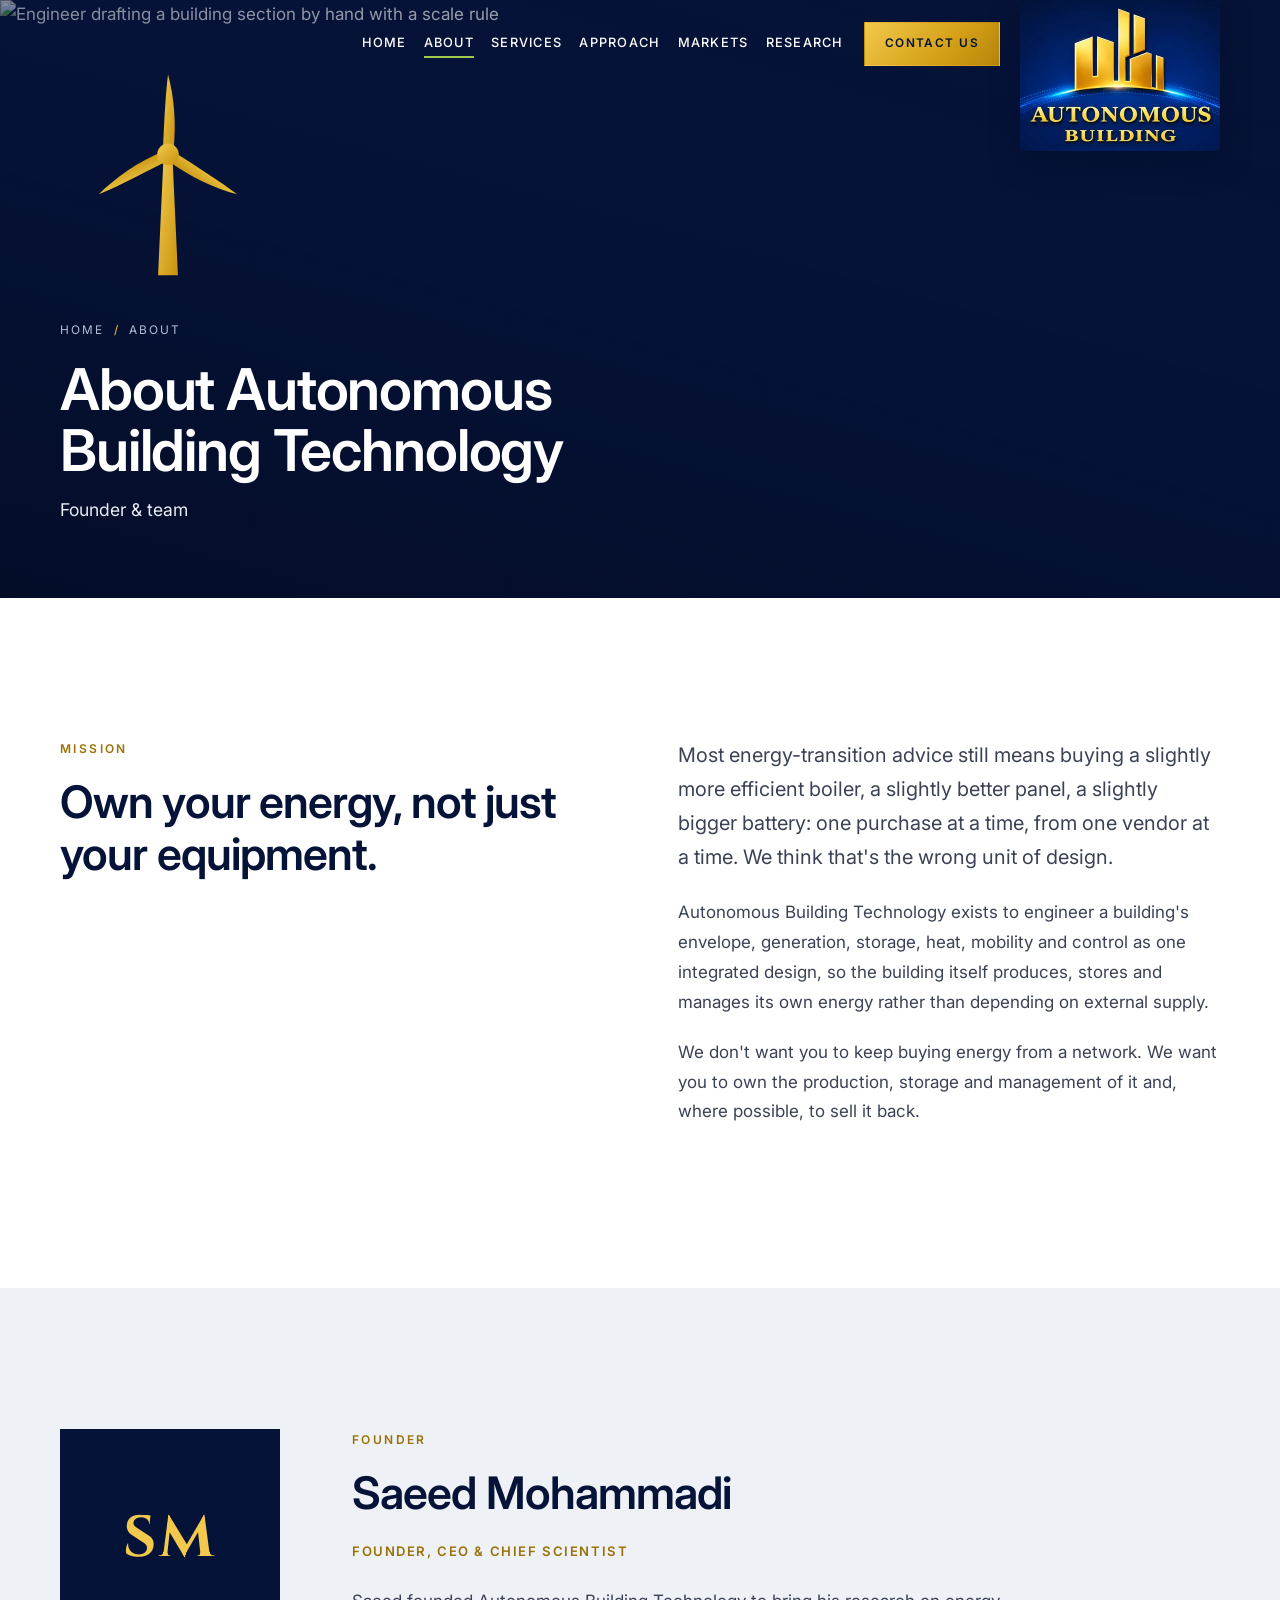
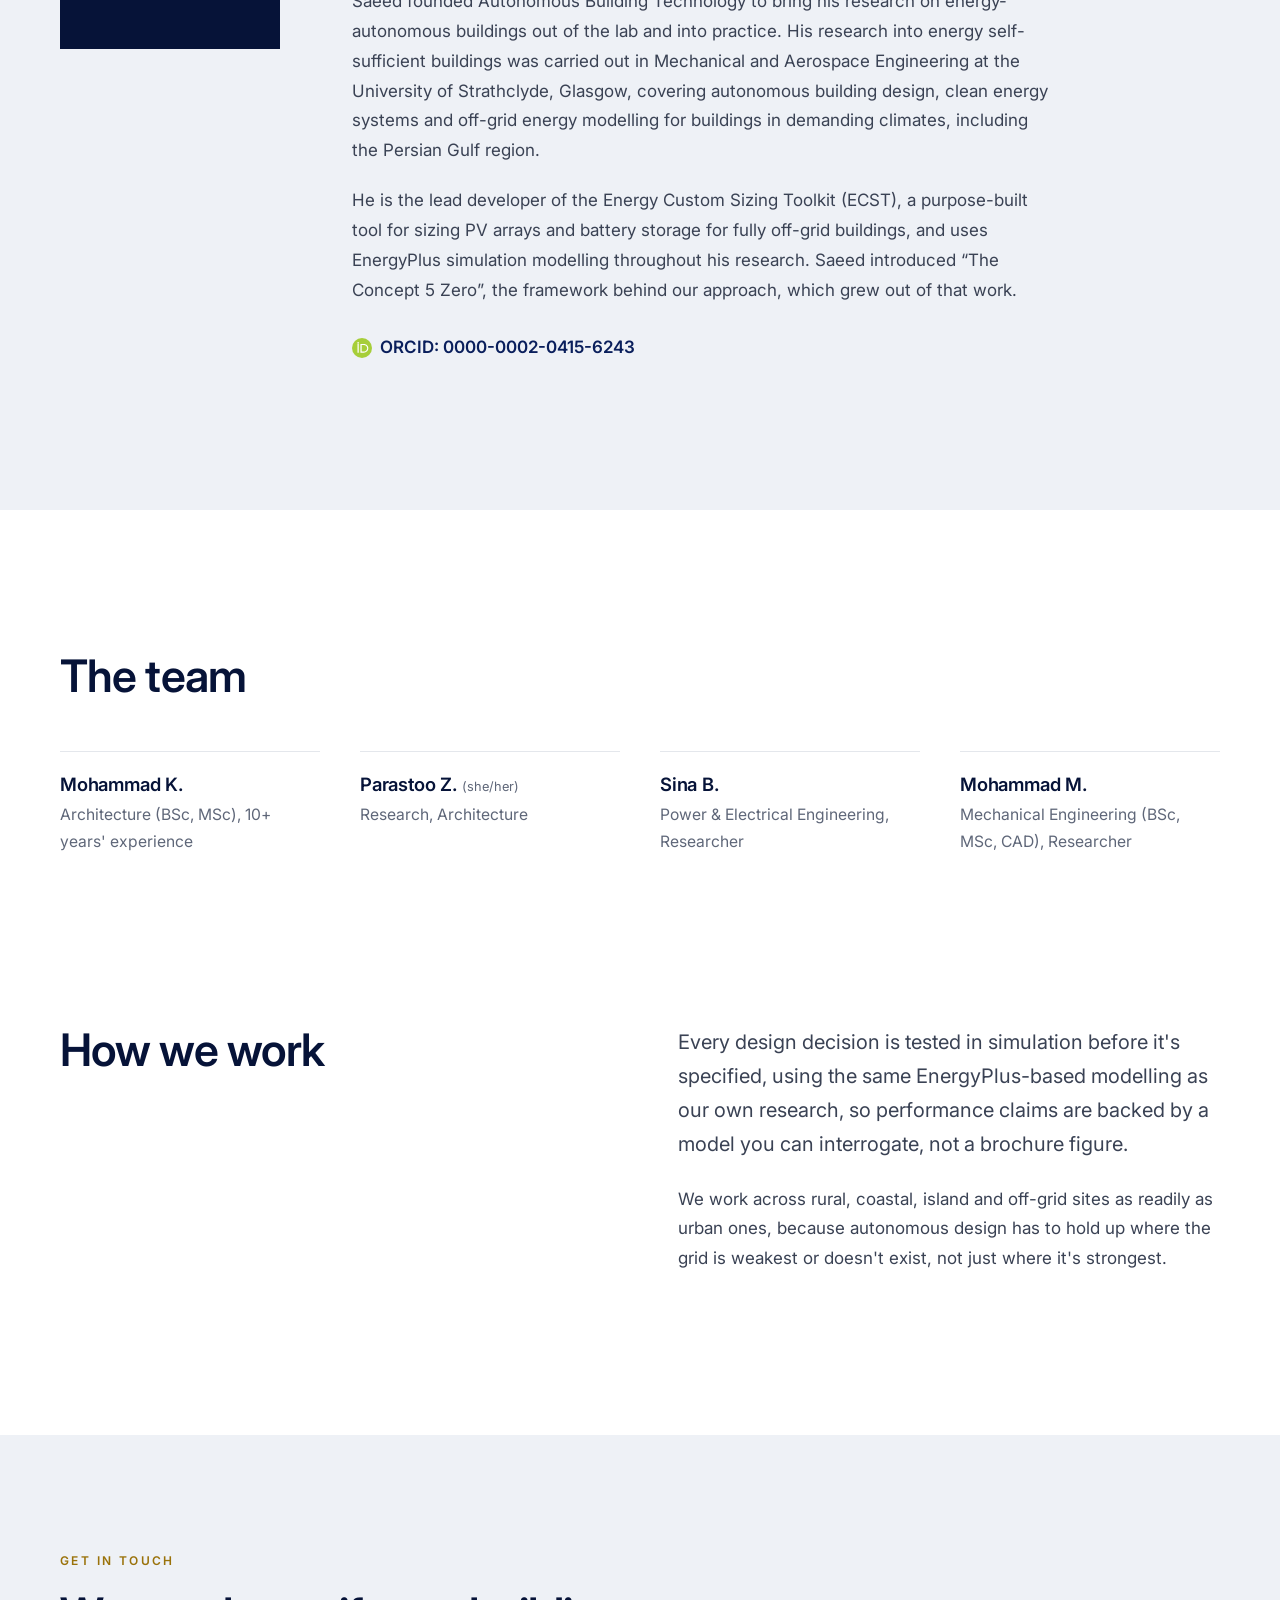
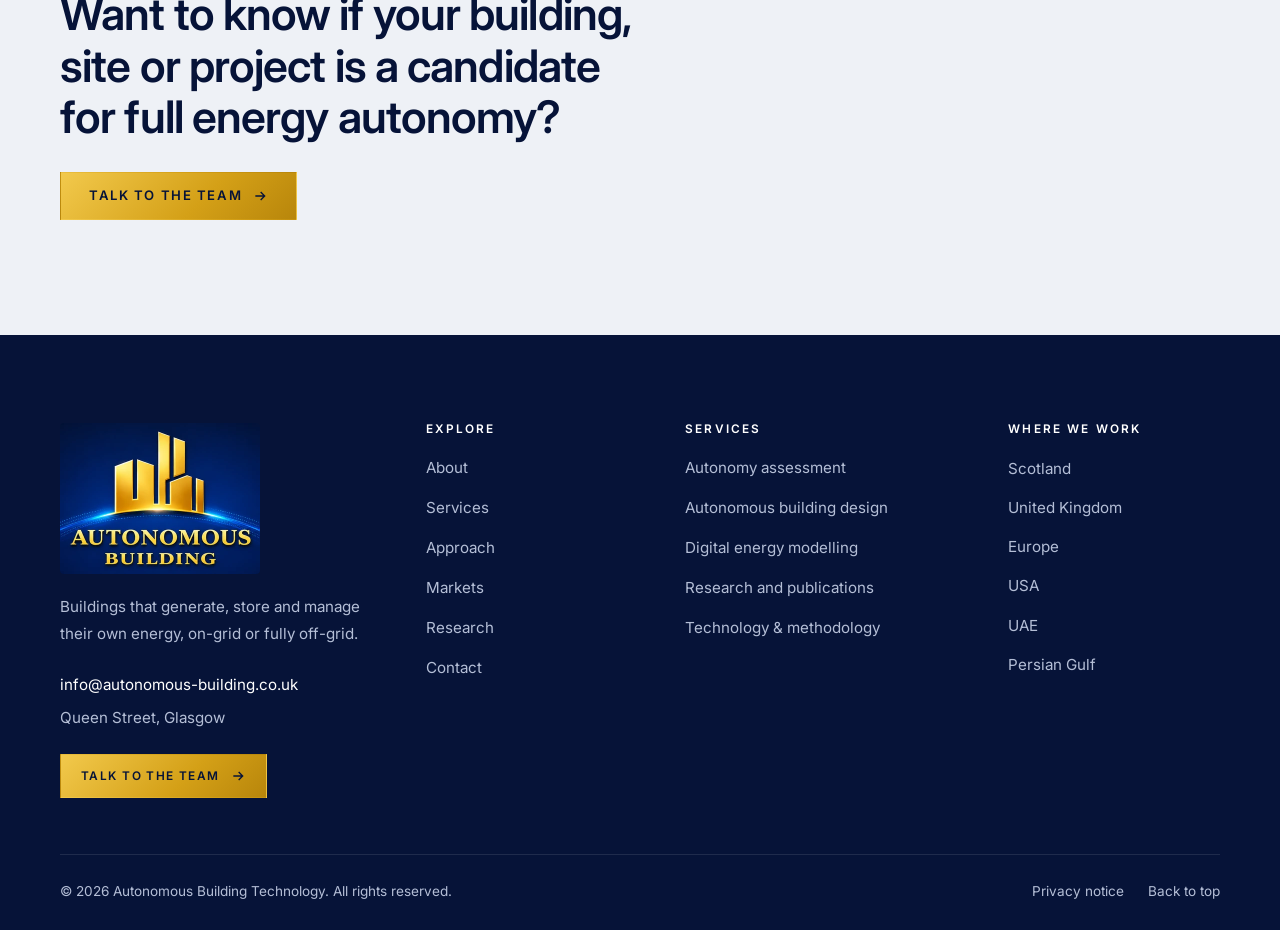
==== commit 189053fd: "Add files via upload" ====
--- a/about.html
+++ b/about.html
@@ -1,223 +1,223 @@
-<!DOCTYPE html>
-<html lang="en-GB" class="no-js">
-<head>
-  <meta charset="utf-8">
-  <meta name="viewport" content="width=device-width, initial-scale=1">
-  <title>About Us: Founder &amp; Team | Autonomous Building Technology</title>
-  <meta name="description" content="Meet founder Saeed Mohammadi and the Autonomous Building Technology team, engineering buildings that produce, store and manage their own energy.">
-  <!-- Domain confirmed by the user 2026-10-04 (matches info@autonomous-building.co.uk). tools/build.py reads SITE_URL from the canonical link below. -->
-  <link rel="canonical" href="https://www.autonomous-building.co.uk/about.html">
-  <meta name="theme-color" content="#061338">
-  <meta property="og:type" content="website">
-  <meta property="og:site_name" content="Autonomous Building Technology">
-  <meta property="og:locale" content="en_GB">
-  <meta property="og:url" content="https://www.autonomous-building.co.uk/about.html">
-  <meta property="og:title" content="About Us: Founder &amp; Team | Autonomous Building Technology">
-  <meta property="og:description" content="Meet founder Saeed Mohammadi and the Autonomous Building Technology team, engineering buildings that produce, store and manage their own energy.">
-  <meta property="og:image" content="https://images.unsplash.com/photo-1503387762-592deb58ef4e?auto=format&amp;rect=0,976,6000,2400&amp;fit=crop&amp;w=1200&amp;h=630&amp;q=75">
-  <meta name="twitter:card" content="summary_large_image">
-  <link rel="icon" href="assets/img/favicon.png" type="image/png">
-  <link rel="apple-touch-icon" href="assets/img/apple-touch-icon.png">
-  <link rel="preconnect" href="https://fonts.googleapis.com">
-  <link rel="preconnect" href="https://fonts.gstatic.com" crossorigin>
-  <link rel="preconnect" href="https://images.unsplash.com" crossorigin>
-  <link href="https://fonts.googleapis.com/css2?family=Cinzel:wght@600;700&family=Inter:wght@400;500;600&display=swap" rel="stylesheet">
-  <link rel="stylesheet" href="assets/css/styles.css">
-  <script type="application/ld+json">{"@context": "https://schema.org", "@type": "BreadcrumbList", "itemListElement": [{"@type": "ListItem", "position": 1, "name": "Home", "item": "https://www.autonomous-building.co.uk/"}, {"@type": "ListItem", "position": 2, "name": "About", "item": "https://www.autonomous-building.co.uk/about.html"}]}</script>
-</head>
-<body>
-  <a class="skip-link" href="#main">Skip to content</a>
-
-  <!-- ============ HEADER ============ -->
-  <header class="site-header">
-    <div class="container">
-      <a class="brand" href="index.html" aria-label="Autonomous Building Technology, home">
-        <svg class="brand__mark" viewBox="0 0 100 100" aria-hidden="true">
-          <defs><linearGradient id="turbineGold" x1="0" y1="0" x2="1" y2="1"><stop offset="0" stop-color="#F2C94C"/><stop offset="1" stop-color="#C8930F"/></linearGradient></defs>
-          <g fill="url(#turbineGold)">
-            <polygon points="47.8,44 52.2,44 54.6,96 45.4,96"/>
-          </g>
-          <g class="turbine-rotor" fill="url(#turbineGold)">
-            <path id="turbineBlade" d="M47.6 39 C48.2 25 48.8 13 50 3 C52.8 13 54 26 52.4 39 Z"/>
-            <use href="#turbineBlade" transform="rotate(120 50 40)"/>
-            <use href="#turbineBlade" transform="rotate(240 50 40)"/>
-            <circle cx="50" cy="40" r="5"/>
-          </g>
-        </svg>
-      </a>
-      <button class="nav-toggle" aria-expanded="false" aria-controls="site-nav" aria-label="Open menu"><span class="nav-toggle__bars"></span></button>
-      <nav class="nav" id="site-nav" aria-label="Main">
-        <ul class="nav__list">
-          <li><a class="nav__link" href="index.html">Home</a></li>
-          <li><a class="nav__link" href="about.html" aria-current="page">About</a></li>
-          <li><a class="nav__link" href="services.html">Services</a></li>
-          <li><a class="nav__link" href="approach.html">Approach</a></li>
-          <li><a class="nav__link" href="markets.html">Markets</a></li>
-          <li><a class="nav__link" href="research.html">Research</a></li>
-          <li><a class="nav__link" href="contact.html">Contact</a></li>
-        </ul>
-        <a class="btn btn--gold btn--sm" href="contact.html">Talk to the team</a>
-      </nav>
-      <!-- The owner's ORIGINAL logo, unaltered (cropped from "Autonmous Building-Logo.png" by tools/crop_logo.py, navy background
-           and blue arc included): a large plate at first glance, the same complete logo at bar height once scrolled -->
-      <a class="header-mark" href="index.html" tabindex="-1" aria-hidden="true">
-        <img class="logo-full" src="assets/img/logo-original-400.webp" srcset="assets/img/logo-original-400.webp 400w, assets/img/logo-original-800.webp 800w" sizes="(min-width: 1200px) 200px, (min-width: 768px) 170px, 124px" alt="" width="880" height="665" fetchpriority="high">
-      </a>
-    </div>
-  </header>
-
-  <main id="main">
-    <!-- TODO: owner to confirm wording: em dashes rewritten as plain punctuation (2026-10-01) -->
-    <section class="page-banner" aria-labelledby="page-title">
-      <img class="page-banner__img" src="https://images.unsplash.com/photo-1503387762-592deb58ef4e?auto=format&rect=0,976,6000,2400&fit=crop&w=1600&q=70"
-           srcset="https://images.unsplash.com/photo-1503387762-592deb58ef4e?auto=format&rect=0,976,6000,2400&fit=crop&w=640&q=70 640w, https://images.unsplash.com/photo-1503387762-592deb58ef4e?auto=format&rect=0,976,6000,2400&fit=crop&w=1024&q=70 1024w, https://images.unsplash.com/photo-1503387762-592deb58ef4e?auto=format&rect=0,976,6000,2400&fit=crop&w=1600&q=70 1600w, https://images.unsplash.com/photo-1503387762-592deb58ef4e?auto=format&rect=0,976,6000,2400&fit=crop&w=2000&q=70 2000w"
-           sizes="100vw" width="2000" height="800" fetchpriority="high" alt="Engineer drafting a building section by hand with a scale rule">
-      <div class="container">
-        <nav aria-label="Breadcrumb"><ol class="breadcrumb"><li><a href="index.html">Home</a></li><li aria-current="page">About</li></ol></nav>
-        <h1 id="page-title">About Autonomous Building Technology</h1>
-        <p>Founder &amp; team</p>
-      </div>
-    </section>
-
-    <!-- Mission -->
-    <section class="section" aria-labelledby="mission-title">
-      <div class="container split">
-        <div class="reveal">
-          <span class="label">Mission</span>
-          <h2 id="mission-title">Own your energy, not just your equipment.</h2>
-        </div>
-        <div class="reveal">
-          <p class="lead">Most energy-transition advice still means buying a slightly more efficient boiler, a slightly better panel, a slightly bigger battery: one purchase at a time, from one vendor at a time. We think that's the wrong unit of design.</p>
-          <p>Autonomous Building Technology exists to engineer a building's envelope, generation, storage, heat, mobility and control as one integrated design, so the building itself produces, stores and manages its own energy rather than depending on external supply.</p>
-          <p>We don't want you to keep buying energy from a network. We want you to own the production, storage and management of it and, where possible, to sell it back.</p>
-        </div>
-      </div>
-    </section>
-
-    <!-- Founder -->
-    <!-- TODO: owner to confirm the lightly edited bio wording; add a portrait if one is supplied -->
-    <section class="section section--alt" aria-labelledby="founder-title">
-      <div class="container founder">
-        <div class="monogram reveal" aria-hidden="true">SM</div>
-        <div class="reveal measure">
-          <span class="label">Founder</span>
-          <h2 id="founder-title">Saeed Mohammadi</h2>
-          <p class="founder__role">Founder, CEO &amp; Chief Scientist</p>
-          <p>Saeed founded Autonomous Building Technology to bring his research on energy-autonomous buildings out of the lab and into practice. His research into energy self-sufficient buildings was carried out in Mechanical and Aerospace Engineering at the University of Strathclyde, Glasgow, covering autonomous building design, clean energy systems and off-grid energy modelling for buildings in demanding climates, including the Persian Gulf region.</p>
-          <p>He is the lead developer of the Energy Custom Sizing Toolkit (ECST), a purpose-built tool for sizing PV arrays and battery storage for fully off-grid buildings, and uses EnergyPlus simulation modelling throughout his research. Saeed introduced “The Concept 5 Zero”, the framework behind our approach, which grew out of that work.</p>
-          <a class="orcid" href="https://orcid.org/0000-0002-0415-6243" rel="noopener" target="_blank">
-            <svg viewBox="0 0 24 24" aria-hidden="true"><circle cx="12" cy="12" r="12" fill="#A6CE39"/><path fill="#fff" d="M8.1 17.6H6.6V7.1h1.5zM7.35 4.9a.98.98 0 110 1.96.98.98 0 010-1.96zM10.1 7.1h4c3.8 0 5.5 2.7 5.5 5.25 0 2.77-2.17 5.25-5.48 5.25H10.1zm1.5 9.14h2.4c3.4 0 4.18-2.58 4.18-3.89 0-2.13-1.36-3.89-4.26-3.89H11.6z"/></svg>
-            ORCID: 0000-0002-0415-6243
-          </a>
-        </div>
-      </div>
-    </section>
-
-    <!-- Team -->
-    <section class="section" aria-labelledby="team-title">
-      <div class="container">
-        <h2 id="team-title" class="reveal">The team</h2>
-        <ul class="team-list reveal">
-          <li><h3>Mohammad K.</h3><p>Architecture (BSc, MSc), 10+ years' experience</p></li>
-          <li><h3>Parastoo Z. <small>(she/her)</small></h3><p>Research, Architecture</p></li>
-          <li><h3>Sina B.</h3><p>Power &amp; Electrical Engineering, Researcher</p></li>
-          <li><h3>Mohammad M.</h3><p>Mechanical Engineering (BSc, MSc, CAD), Researcher</p></li>
-        </ul>
-      </div>
-    </section>
-
-    <!-- How we work -->
-    <section class="section section--tight" aria-labelledby="how-title">
-      <div class="container split">
-        <h2 id="how-title" class="reveal">How we work</h2>
-        <div class="reveal">
-          <p class="lead">Every design decision is tested in simulation before it's specified, using the same EnergyPlus-based modelling as our own research, so performance claims are backed by a model you can interrogate, not a brochure figure.</p>
-          <p>We work across rural, coastal, island and off-grid sites as readily as urban ones, because autonomous design has to hold up where the grid is weakest or doesn't exist, not just where it's strongest.</p>
-        </div>
-      </div>
-    </section>
-
-    <section class="cta" aria-labelledby="cta-title">
-      <div class="container">
-        <div class="reveal">
-          <span class="label">Get in touch</span>
-          <h2 id="cta-title">Want to know if your building, site or project is a candidate for full energy autonomy?</h2>
-        </div>
-        <a class="btn btn--gold reveal" href="contact.html">Talk to the team
-          <svg viewBox="0 0 24 24" fill="none" stroke="currentColor" stroke-width="2" aria-hidden="true"><path d="M5 12h14M13 6l6 6-6 6"/></svg></a>
-      </div>
-    </section>
-
-    <script type="application/ld+json">
-    {
-      "@context": "https://schema.org",
-      "@type": "Person",
-      "name": "Saeed Mohammadi",
-      "jobTitle": "Founder, CEO & Chief Scientist",
-      "worksFor": { "@type": "Organization", "name": "Autonomous Building Technology" },
-      "knowsAbout": ["Energy-autonomous buildings", "Off-grid energy modelling", "EnergyPlus", "PV and battery storage sizing"],
-      "sameAs": "https://orcid.org/0000-0002-0415-6243"
-    }
-    </script>
-  </main>
-
-  <!-- ============ FOOTER ============ -->
-  <footer class="site-footer">
-    <div class="container">
-      <div class="footer-grid">
-        <div class="footer-about">
-          <a class="brand" href="index.html" aria-label="Autonomous Building Technology, home">
-            <img class="footer-logo" src="assets/img/logo-original-400.webp" srcset="assets/img/logo-original-400.webp 400w, assets/img/logo-original-800.webp 800w" sizes="200px" alt="" width="880" height="665" loading="lazy" decoding="async">
-          </a>
-          <p>Buildings that generate, store and manage their own energy, <span class="nw">on-grid</span> or fully <span class="nw">off-grid</span>.</p>
-          <!-- TODO: add the full postcode once confirmed (the brief gives "G1 3B", which is incomplete) -->
-          <address class="footer-contact">
-            <a href="mailto:info@autonomous-building.co.uk">info@autonomous-building.co.uk</a>
-            <span>Queen Street, Glasgow</span>
-          </address>
-          <a class="btn btn--gold btn--sm" href="contact.html">Talk to the team
-            <svg viewBox="0 0 24 24" fill="none" stroke="currentColor" stroke-width="2" aria-hidden="true"><path d="M5 12h14M13 6l6 6-6 6"/></svg></a>
-        </div>
-        <nav aria-label="Footer">
-          <h2>Explore</h2>
-          <ul>
-            <li><a href="about.html">About</a></li>
-            <li><a href="services.html">Services</a></li>
-            <li><a href="approach.html">Approach</a></li>
-            <li><a href="markets.html">Markets</a></li>
-            <li><a href="research.html">Research</a></li>
-            <li><a href="contact.html">Contact</a></li>
-          </ul>
-        </nav>
-        <div>
-          <h2>Services</h2>
-          <ul>
-            <li><a href="services.html#assessment">Autonomy assessment</a></li>
-            <li><a href="services.html#design">Autonomous building design</a></li>
-            <li><a href="services.html#modelling">Digital energy modelling</a></li>
-            <li><a href="services.html#research">Research and publications</a></li>
-            <li><a href="services.html#methodology">Technology &amp; methodology</a></li>
-          </ul>
-        </div>
-        <div>
-          <h2>Where we work</h2>
-          <ul class="footer-plain">
-            <li>Scotland</li>
-            <li>United Kingdom</li>
-            <li>Europe</li>
-            <li>USA</li>
-            <li>UAE</li>
-            <li>Persian Gulf</li>
-          </ul>
-        </div>
-      </div>
-    </div>
-    <div class="container footer-bottom">
-      <span>© <span data-year>2026</span> Autonomous Building Technology. All rights reserved.</span>
-      <span class="footer-bottom__links"><a href="privacy.html">Privacy notice</a><a href="#main">Back to top</a></span>
-    </div>
-  </footer>
-
-  <script src="assets/js/main.js" defer></script>
-</body>
-</html>
+<!DOCTYPE html>
+<html lang="en-GB" class="no-js">
+<head>
+  <meta charset="utf-8">
+  <meta name="viewport" content="width=device-width, initial-scale=1">
+  <title>About Us: Founder &amp; Team | Autonomous Building Technology</title>
+  <meta name="description" content="Meet founder Saeed Mohammadi and the Autonomous Building Technology team, engineering buildings that produce, store and manage their own energy.">
+  <!-- Domain confirmed by the user 2026-10-04 (matches info@autonomous-building.co.uk). tools/build.py reads SITE_URL from the canonical link below. -->
+  <link rel="canonical" href="https://www.autonomous-building.co.uk/about.html">
+  <meta name="theme-color" content="#061338">
+  <meta property="og:type" content="website">
+  <meta property="og:site_name" content="Autonomous Building Technology">
+  <meta property="og:locale" content="en_GB">
+  <meta property="og:url" content="https://www.autonomous-building.co.uk/about.html">
+  <meta property="og:title" content="About Us: Founder &amp; Team | Autonomous Building Technology">
+  <meta property="og:description" content="Meet founder Saeed Mohammadi and the Autonomous Building Technology team, engineering buildings that produce, store and manage their own energy.">
+  <meta property="og:image" content="https://images.unsplash.com/photo-1503387762-592deb58ef4e?auto=format&amp;rect=0,976,6000,2400&amp;fit=crop&amp;w=1200&amp;h=630&amp;q=75">
+  <meta name="twitter:card" content="summary_large_image">
+  <link rel="icon" href="assets/img/favicon.png" type="image/png">
+  <link rel="apple-touch-icon" href="assets/img/apple-touch-icon.png">
+  <link rel="preconnect" href="https://fonts.googleapis.com">
+  <link rel="preconnect" href="https://fonts.gstatic.com" crossorigin>
+  <link rel="preconnect" href="https://images.unsplash.com" crossorigin>
+  <link href="https://fonts.googleapis.com/css2?family=Cinzel:wght@600;700&family=Inter:wght@400;500;600&display=swap" rel="stylesheet">
+  <link rel="stylesheet" href="assets/css/styles.css">
+  <script type="application/ld+json">{"@context": "https://schema.org", "@type": "BreadcrumbList", "itemListElement": [{"@type": "ListItem", "position": 1, "name": "Home", "item": "https://www.autonomous-building.co.uk/"}, {"@type": "ListItem", "position": 2, "name": "About", "item": "https://www.autonomous-building.co.uk/about.html"}]}</script>
+</head>
+<body>
+  <a class="skip-link" href="#main">Skip to content</a>
+
+  <!-- ============ HEADER ============ -->
+  <header class="site-header">
+    <div class="container">
+      <a class="brand" href="index.html" aria-label="Autonomous Building Technology, home">
+        <svg class="brand__mark" viewBox="0 0 100 100" aria-hidden="true">
+          <defs><linearGradient id="turbineGold" x1="0" y1="0" x2="1" y2="1"><stop offset="0" stop-color="#F2C94C"/><stop offset="1" stop-color="#C8930F"/></linearGradient></defs>
+          <g fill="url(#turbineGold)">
+            <polygon points="47.8,44 52.2,44 54.6,96 45.4,96"/>
+          </g>
+          <g class="turbine-rotor" fill="url(#turbineGold)">
+            <path id="turbineBlade" d="M47.6 39 C48.2 25 48.8 13 50 3 C52.8 13 54 26 52.4 39 Z"/>
+            <use href="#turbineBlade" transform="rotate(120 50 40)"/>
+            <use href="#turbineBlade" transform="rotate(240 50 40)"/>
+            <circle cx="50" cy="40" r="5"/>
+          </g>
+        </svg>
+      </a>
+      <button class="nav-toggle" aria-expanded="false" aria-controls="site-nav" aria-label="Open menu"><span class="nav-toggle__bars"></span></button>
+      <nav class="nav" id="site-nav" aria-label="Main">
+        <ul class="nav__list">
+          <li><a class="nav__link" href="index.html">Home</a></li>
+          <li><a class="nav__link" href="about.html" aria-current="page">About</a></li>
+          <li><a class="nav__link" href="services.html">Services</a></li>
+          <li><a class="nav__link" href="approach.html">Approach</a></li>
+          <li><a class="nav__link" href="markets.html">Markets</a></li>
+          <li><a class="nav__link" href="research.html">Research</a></li>
+        </ul>
+        <!-- 7 menu items (owner, 2026-10-22): six links plus this gold "Contact Us", which replaces the separate Contact link -->
+        <a class="btn btn--gold btn--sm nav__cta" href="contact.html">Contact Us</a>
+      </nav>
+      <!-- The owner's ORIGINAL logo, unaltered (cropped from "Autonmous Building-Logo.png" by tools/crop_logo.py, navy background
+           and blue arc included): a large plate at first glance, the same complete logo at bar height once scrolled -->
+      <a class="header-mark" href="index.html" tabindex="-1" aria-hidden="true">
+        <img class="logo-full" src="assets/img/logo-original-400.webp" srcset="assets/img/logo-original-400.webp 400w, assets/img/logo-original-800.webp 800w" sizes="(min-width: 1200px) 200px, (min-width: 768px) 170px, 124px" alt="" width="880" height="665" fetchpriority="high">
+      </a>
+    </div>
+  </header>
+
+  <main id="main">
+    <!-- TODO: owner to confirm wording: em dashes rewritten as plain punctuation (2026-10-01) -->
+    <section class="page-banner" aria-labelledby="page-title">
+      <img class="page-banner__img" src="https://images.unsplash.com/photo-1503387762-592deb58ef4e?auto=format&rect=0,976,6000,2400&fit=crop&w=1600&q=70"
+           srcset="https://images.unsplash.com/photo-1503387762-592deb58ef4e?auto=format&rect=0,976,6000,2400&fit=crop&w=640&q=70 640w, https://images.unsplash.com/photo-1503387762-592deb58ef4e?auto=format&rect=0,976,6000,2400&fit=crop&w=1024&q=70 1024w, https://images.unsplash.com/photo-1503387762-592deb58ef4e?auto=format&rect=0,976,6000,2400&fit=crop&w=1600&q=70 1600w, https://images.unsplash.com/photo-1503387762-592deb58ef4e?auto=format&rect=0,976,6000,2400&fit=crop&w=2000&q=70 2000w"
+           sizes="100vw" width="2000" height="800" fetchpriority="high" alt="Engineer drafting a building section by hand with a scale rule">
+      <div class="container">
+        <nav aria-label="Breadcrumb"><ol class="breadcrumb"><li><a href="index.html">Home</a></li><li aria-current="page">About</li></ol></nav>
+        <h1 id="page-title">About Autonomous Building Technology</h1>
+        <p>Founder &amp; team</p>
+      </div>
+    </section>
+
+    <!-- Mission -->
+    <section class="section" aria-labelledby="mission-title">
+      <div class="container split">
+        <div class="reveal">
+          <span class="label">Mission</span>
+          <h2 id="mission-title">Own your energy, not just your equipment.</h2>
+        </div>
+        <div class="reveal">
+          <p class="lead">Most energy-transition advice still means buying a slightly more efficient boiler, a slightly better panel, a slightly bigger battery: one purchase at a time, from one vendor at a time. We think that's the wrong unit of design.</p>
+          <p>Autonomous Building Technology exists to engineer a building's envelope, generation, storage, heat, mobility and control as one integrated design, so the building itself produces, stores and manages its own energy rather than depending on external supply.</p>
+          <p>We don't want you to keep buying energy from a network. We want you to own the production, storage and management of it and, where possible, to sell it back.</p>
+        </div>
+      </div>
+    </section>
+
+    <!-- Founder -->
+    <!-- TODO: owner to confirm the lightly edited bio wording; add a portrait if one is supplied -->
+    <section class="section section--alt" aria-labelledby="founder-title">
+      <div class="container founder">
+        <div class="monogram reveal" aria-hidden="true">SM</div>
+        <div class="reveal measure">
+          <span class="label">Founder</span>
+          <h2 id="founder-title">Saeed Mohammadi</h2>
+          <p class="founder__role">Founder, CEO &amp; Chief Scientist</p>
+          <p>Saeed founded Autonomous Building Technology to bring his research on energy-autonomous buildings out of the lab and into practice. His research into energy self-sufficient buildings was carried out in Mechanical and Aerospace Engineering at the University of Strathclyde, Glasgow, covering autonomous building design, clean energy systems and off-grid energy modelling for buildings in demanding climates, including the Persian Gulf region.</p>
+          <p>He is the lead developer of the Energy Custom Sizing Toolkit (ECST), a purpose-built tool for sizing PV arrays and battery storage for fully off-grid buildings, and uses EnergyPlus simulation modelling throughout his research. Saeed introduced “The Concept 5 Zero”, the framework behind our approach, which grew out of that work.</p>
+          <a class="orcid" href="https://orcid.org/0000-0002-0415-6243" rel="noopener" target="_blank">
+            <svg viewBox="0 0 24 24" aria-hidden="true"><circle cx="12" cy="12" r="12" fill="#A6CE39"/><path fill="#fff" d="M8.1 17.6H6.6V7.1h1.5zM7.35 4.9a.98.98 0 110 1.96.98.98 0 010-1.96zM10.1 7.1h4c3.8 0 5.5 2.7 5.5 5.25 0 2.77-2.17 5.25-5.48 5.25H10.1zm1.5 9.14h2.4c3.4 0 4.18-2.58 4.18-3.89 0-2.13-1.36-3.89-4.26-3.89H11.6z"/></svg>
+            ORCID: 0000-0002-0415-6243
+          </a>
+        </div>
+      </div>
+    </section>
+
+    <!-- Team -->
+    <section class="section" aria-labelledby="team-title">
+      <div class="container">
+        <h2 id="team-title" class="reveal">The team</h2>
+        <ul class="team-list reveal">
+          <li><h3>Mohammad K.</h3><p>Architecture (BSc, MSc), 10+ years' experience</p></li>
+          <li><h3>Parastoo Z. <small>(she/her)</small></h3><p>Research, Architecture</p></li>
+          <li><h3>Sina B.</h3><p>Power &amp; Electrical Engineering, Researcher</p></li>
+          <li><h3>Mohammad M.</h3><p>Mechanical Engineering (BSc, MSc, CAD), Researcher</p></li>
+        </ul>
+      </div>
+    </section>
+
+    <!-- How we work -->
+    <section class="section section--tight" aria-labelledby="how-title">
+      <div class="container split">
+        <h2 id="how-title" class="reveal">How we work</h2>
+        <div class="reveal">
+          <p class="lead">Every design decision is tested in simulation before it's specified, using the same EnergyPlus-based modelling as our own research, so performance claims are backed by a model you can interrogate, not a brochure figure.</p>
+          <p>We work across rural, coastal, island and off-grid sites as readily as urban ones, because autonomous design has to hold up where the grid is weakest or doesn't exist, not just where it's strongest.</p>
+        </div>
+      </div>
+    </section>
+
+    <section class="cta" aria-labelledby="cta-title">
+      <div class="container">
+        <div class="reveal">
+          <span class="label">Get in touch</span>
+          <h2 id="cta-title">Want to know if your building, site or project is a candidate for full energy autonomy?</h2>
+        </div>
+        <a class="btn btn--gold reveal" href="contact.html">Talk to the team
+          <svg viewBox="0 0 24 24" fill="none" stroke="currentColor" stroke-width="2" aria-hidden="true"><path d="M5 12h14M13 6l6 6-6 6"/></svg></a>
+      </div>
+    </section>
+
+    <script type="application/ld+json">
+    {
+      "@context": "https://schema.org",
+      "@type": "Person",
+      "name": "Saeed Mohammadi",
+      "jobTitle": "Founder, CEO & Chief Scientist",
+      "worksFor": { "@type": "Organization", "name": "Autonomous Building Technology" },
+      "knowsAbout": ["Energy-autonomous buildings", "Off-grid energy modelling", "EnergyPlus", "PV and battery storage sizing"],
+      "sameAs": "https://orcid.org/0000-0002-0415-6243"
+    }
+    </script>
+  </main>
+
+  <!-- ============ FOOTER ============ -->
+  <footer class="site-footer">
+    <div class="container">
+      <div class="footer-grid">
+        <div class="footer-about">
+          <a class="brand" href="index.html" aria-label="Autonomous Building Technology, home">
+            <img class="footer-logo" src="assets/img/logo-original-400.webp" srcset="assets/img/logo-original-400.webp 400w, assets/img/logo-original-800.webp 800w" sizes="200px" alt="" width="880" height="665" loading="lazy" decoding="async">
+          </a>
+          <p>Buildings that generate, store and manage their own energy, <span class="nw">on-grid</span> or fully <span class="nw">off-grid</span>.</p>
+          <!-- TODO: add the full postcode once confirmed (the brief gives "G1 3B", which is incomplete) -->
+          <address class="footer-contact">
+            <a href="mailto:info@autonomous-building.co.uk">info@autonomous-building.co.uk</a>
+            <span>Queen Street, Glasgow</span>
+          </address>
+          <a class="btn btn--gold btn--sm" href="contact.html">Talk to the team
+            <svg viewBox="0 0 24 24" fill="none" stroke="currentColor" stroke-width="2" aria-hidden="true"><path d="M5 12h14M13 6l6 6-6 6"/></svg></a>
+        </div>
+        <nav aria-label="Footer">
+          <h2>Explore</h2>
+          <ul>
+            <li><a href="about.html">About</a></li>
+            <li><a href="services.html">Services</a></li>
+            <li><a href="approach.html">Approach</a></li>
+            <li><a href="markets.html">Markets</a></li>
+            <li><a href="research.html">Research</a></li>
+            <li><a href="contact.html">Contact</a></li>
+          </ul>
+        </nav>
+        <div>
+          <h2>Services</h2>
+          <ul>
+            <li><a href="services.html#assessment">Autonomy assessment</a></li>
+            <li><a href="services.html#design">Autonomous building design</a></li>
+            <li><a href="services.html#modelling">Digital energy modelling</a></li>
+            <li><a href="services.html#research">Research and publications</a></li>
+            <li><a href="services.html#methodology">Technology &amp; methodology</a></li>
+          </ul>
+        </div>
+        <div>
+          <h2>Where we work</h2>
+          <ul class="footer-plain">
+            <li>Scotland</li>
+            <li>United Kingdom</li>
+            <li>Europe</li>
+            <li>USA</li>
+            <li>UAE</li>
+            <li>Persian Gulf</li>
+          </ul>
+        </div>
+      </div>
+    </div>
+    <div class="container footer-bottom">
+      <span>© <span data-year>2026</span> Autonomous Building Technology. All rights reserved.</span>
+      <span class="footer-bottom__links"><a href="privacy.html">Privacy notice</a><a href="#main">Back to top</a></span>
+    </div>
+  </footer>
+
+  <script src="assets/js/main.js" defer></script>
+</body>
+</html>
--- a/assets/css/styles.css
+++ b/assets/css/styles.css
@@ -94,21 +94,20 @@
 /* Two states (owner, 2026-10-08): "first glance" at the top of the page shows a big turbine and the owner's full
    logo over the photo; once scrolled (.is-scrolled, main.js) or with the menu open, both ease into a compact bar.
    The bar is the owner's lime GREEN (2026-10-21, "the green colour I would like to see on the menu") with navy text;
-   the logo keeps its own navy plate, and the turbine turns navy on the green (gold is too faint on lime). */
+   the logo keeps its own navy plate. The turbine stays gold in both states (owner, 2026-10-22). */
 .site-header { position: fixed; inset: 0 0 auto 0; z-index: 100; height: var(--header-h); display: flex; align-items: center; transition: background .35s, border-color .35s; border-bottom: 1px solid transparent; }
 .site-header .container { display: flex; align-items: center; justify-content: space-between; gap: 16px; }
 @media (min-width: 480px) { .site-header .container { gap: 24px; } }
 .site-header.is-scrolled, .site-header.is-open { background: var(--green); border-bottom-color: rgba(6,19,56,.12); }
 .is-scrolled :focus-visible, .is-open :focus-visible { outline-color: var(--navy-deep); }
-/* Turbine: gold over the photos, navy on the green bar */
-.brand__mark g { transition: fill .35s; }
-.is-scrolled .brand__mark g, .is-open .brand__mark g { fill: var(--navy-deep); }
+/* Turbine: the scheme's gold everywhere (owner, 2026-10-22). On the lime bar a faint navy shadow keeps the blades crisp. */
+.is-scrolled .brand__mark, .is-open .brand__mark { filter: drop-shadow(0 0 1px rgba(6,19,56,.55)); }
 
 .brand { display: flex; align-items: center; gap: 12px; color: #fff; min-height: 44px; margin-right: auto; }
 .brand:hover { color: inherit; }
 /* Wind turbine, top left: the tower stays still, only the rotor turns. At first glance it is scaled up from its
    top-left corner (transform, so the layout box and the nav never move). */
-.brand__mark { width: 60px; height: 60px; flex: none; transform-origin: left top; transform: scale(2.2); transition: transform .5s var(--ease); }
+.brand__mark { width: 60px; height: 60px; flex: none; transform-origin: left top; transform: scale(2.2); transition: transform .5s var(--ease), filter .35s; }
 .is-scrolled .brand__mark, .is-open .brand__mark { transform: none; }
 .brand__mark .turbine-rotor { transform-origin: 50px 40px; animation: spin 4s linear infinite; }
 .brand:hover .turbine-rotor { animation-duration: 2s; }
@@ -149,11 +148,9 @@
 .nav__link { display: flex; align-items: center; min-height: 64px; font-size: 1.4rem; font-weight: 500; letter-spacing: -0.01em; color: var(--navy-deep); border-bottom: 1px solid rgba(6,19,56,.15); }
 .nav__link:hover { color: var(--navy-deep); }
 .nav__link[aria-current="page"] { font-weight: 700; text-decoration: underline 2px; text-underline-offset: 8px; }
-/* Header "Talk to the team": green over the photos, navy on the green bar and in the phone menu */
-.site-header .btn--gold { background: var(--green); color: var(--navy-deep); }
-.site-header .btn--gold:hover { background: var(--green-light); color: var(--navy-deep); }
-.is-scrolled .btn--gold, .is-open .btn--gold { background: var(--navy-deep); color: #fff; }
-.is-scrolled .btn--gold:hover, .is-open .btn--gold:hover { background: var(--navy); color: #fff; }
+/* Header "Contact Us" (owner, 2026-10-22): the scheme's gold button in every state, over the photos and on the green bar.
+   On the Contact page it is the current menu item, marked with a navy ring. */
+.nav__cta[aria-current="page"] { box-shadow: inset 0 0 0 2px var(--navy-deep); }
 .nav .btn { margin-top: 32px; }
 body.nav-open { overflow: hidden; }
 
@@ -178,11 +175,6 @@
   /* Home, first glance: the hero already has "Talk to the team", so the header copy waits until you scroll.
      visibility (not display) keeps its space, so the nav never shifts. */
   body:has(.hero) .site-header:not(.is-scrolled) .nav .btn { opacity: 0; visibility: hidden; }
-}
-/* Contact page: the header CTA would link to the page you're on */
-.nav:has(.nav__link[href="contact.html"][aria-current="page"]) .btn { display: none; }
-@media (min-width: 1200px) {
-  .nav:has(.nav__link[href="contact.html"][aria-current="page"]) .btn { display: inline-flex; visibility: hidden; }
 }
 /* 1200-1349: the logo shares the right side, so tighten the nav to keep one line */
 @media (min-width: 1200px) and (max-width: 1349px) {
